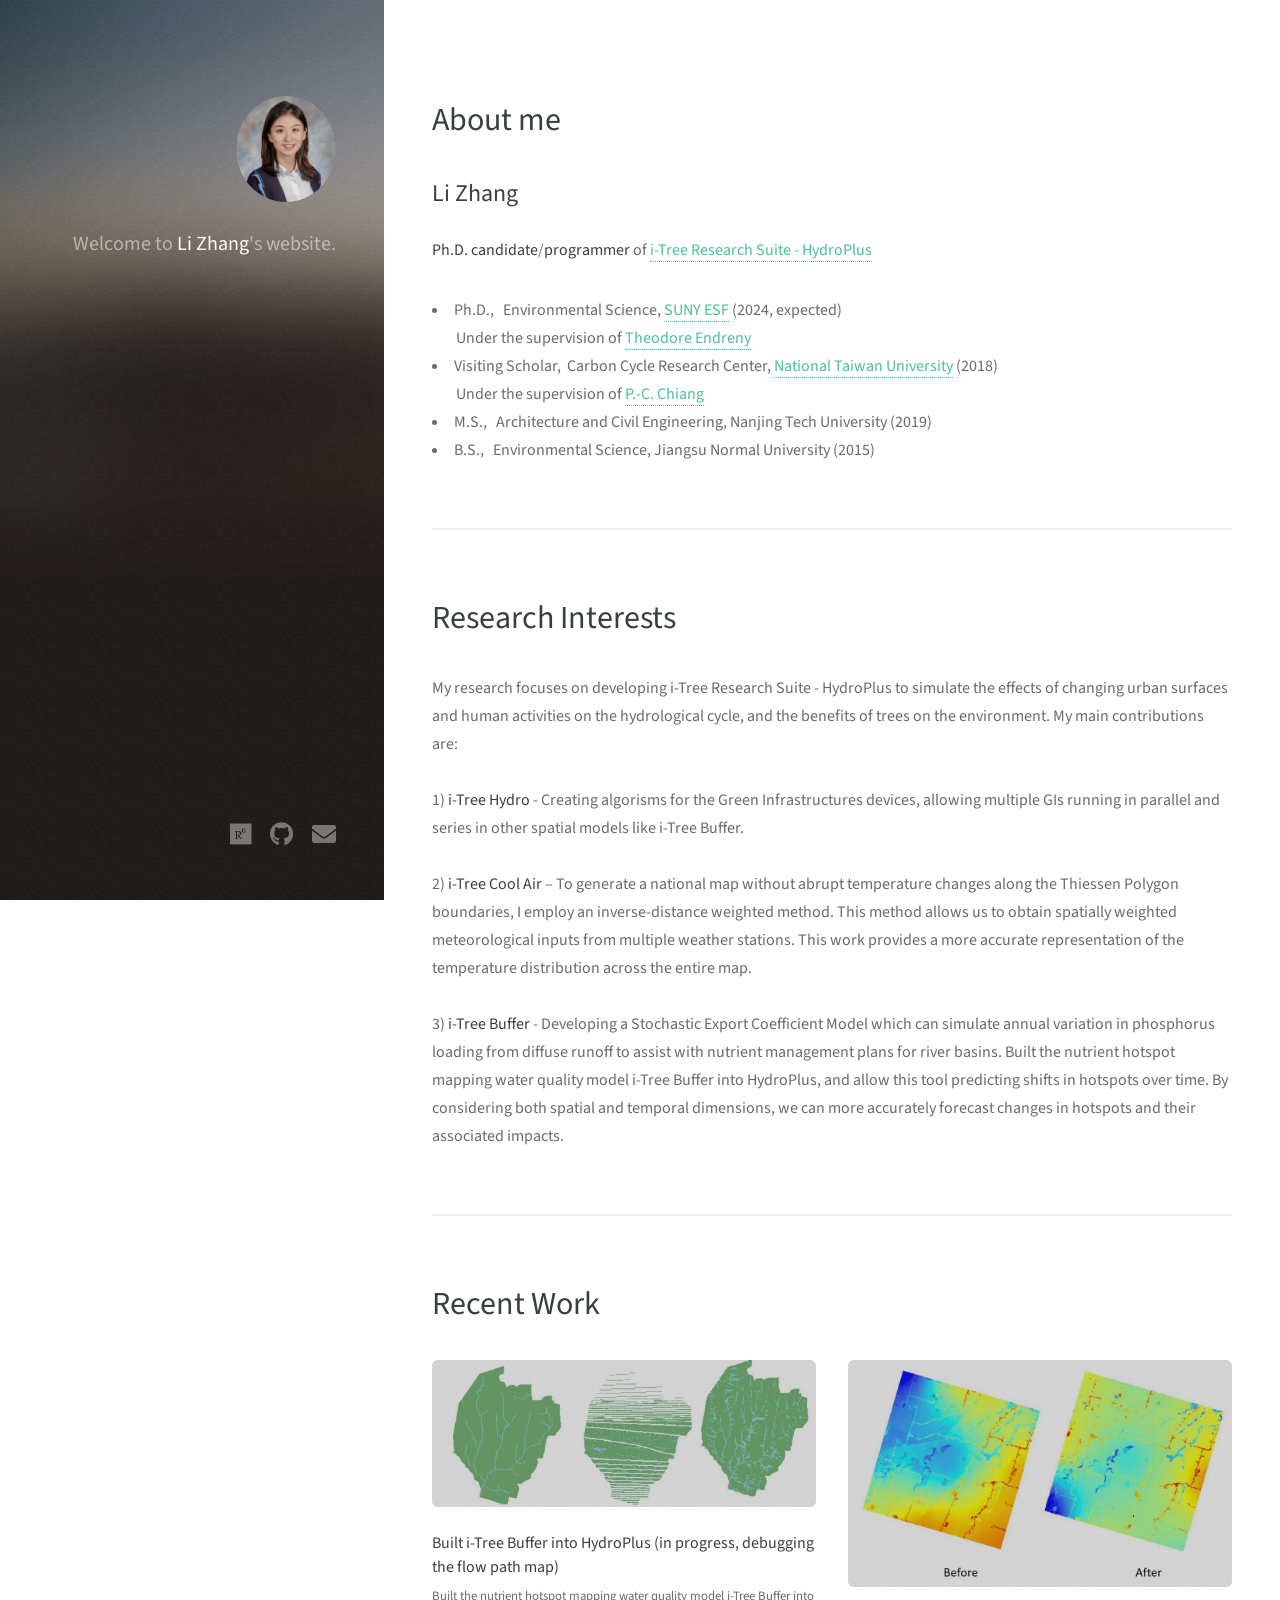
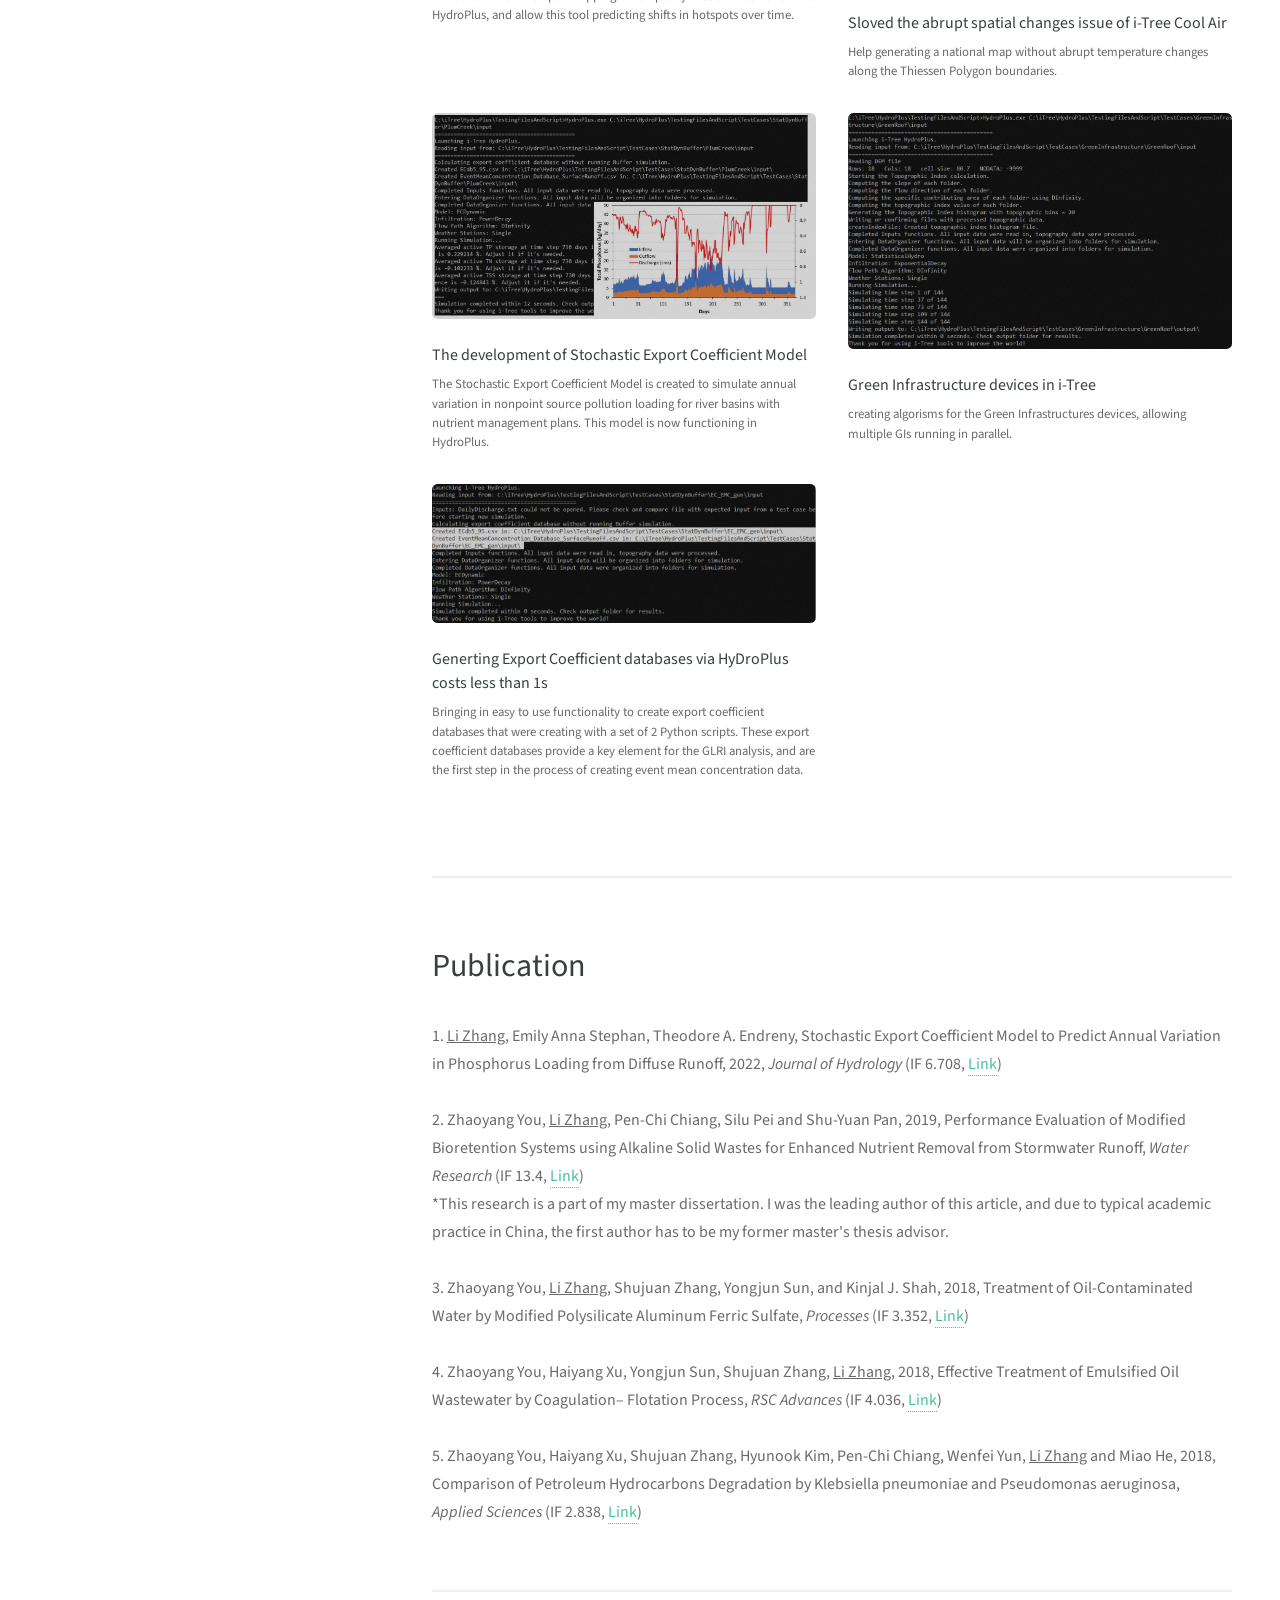
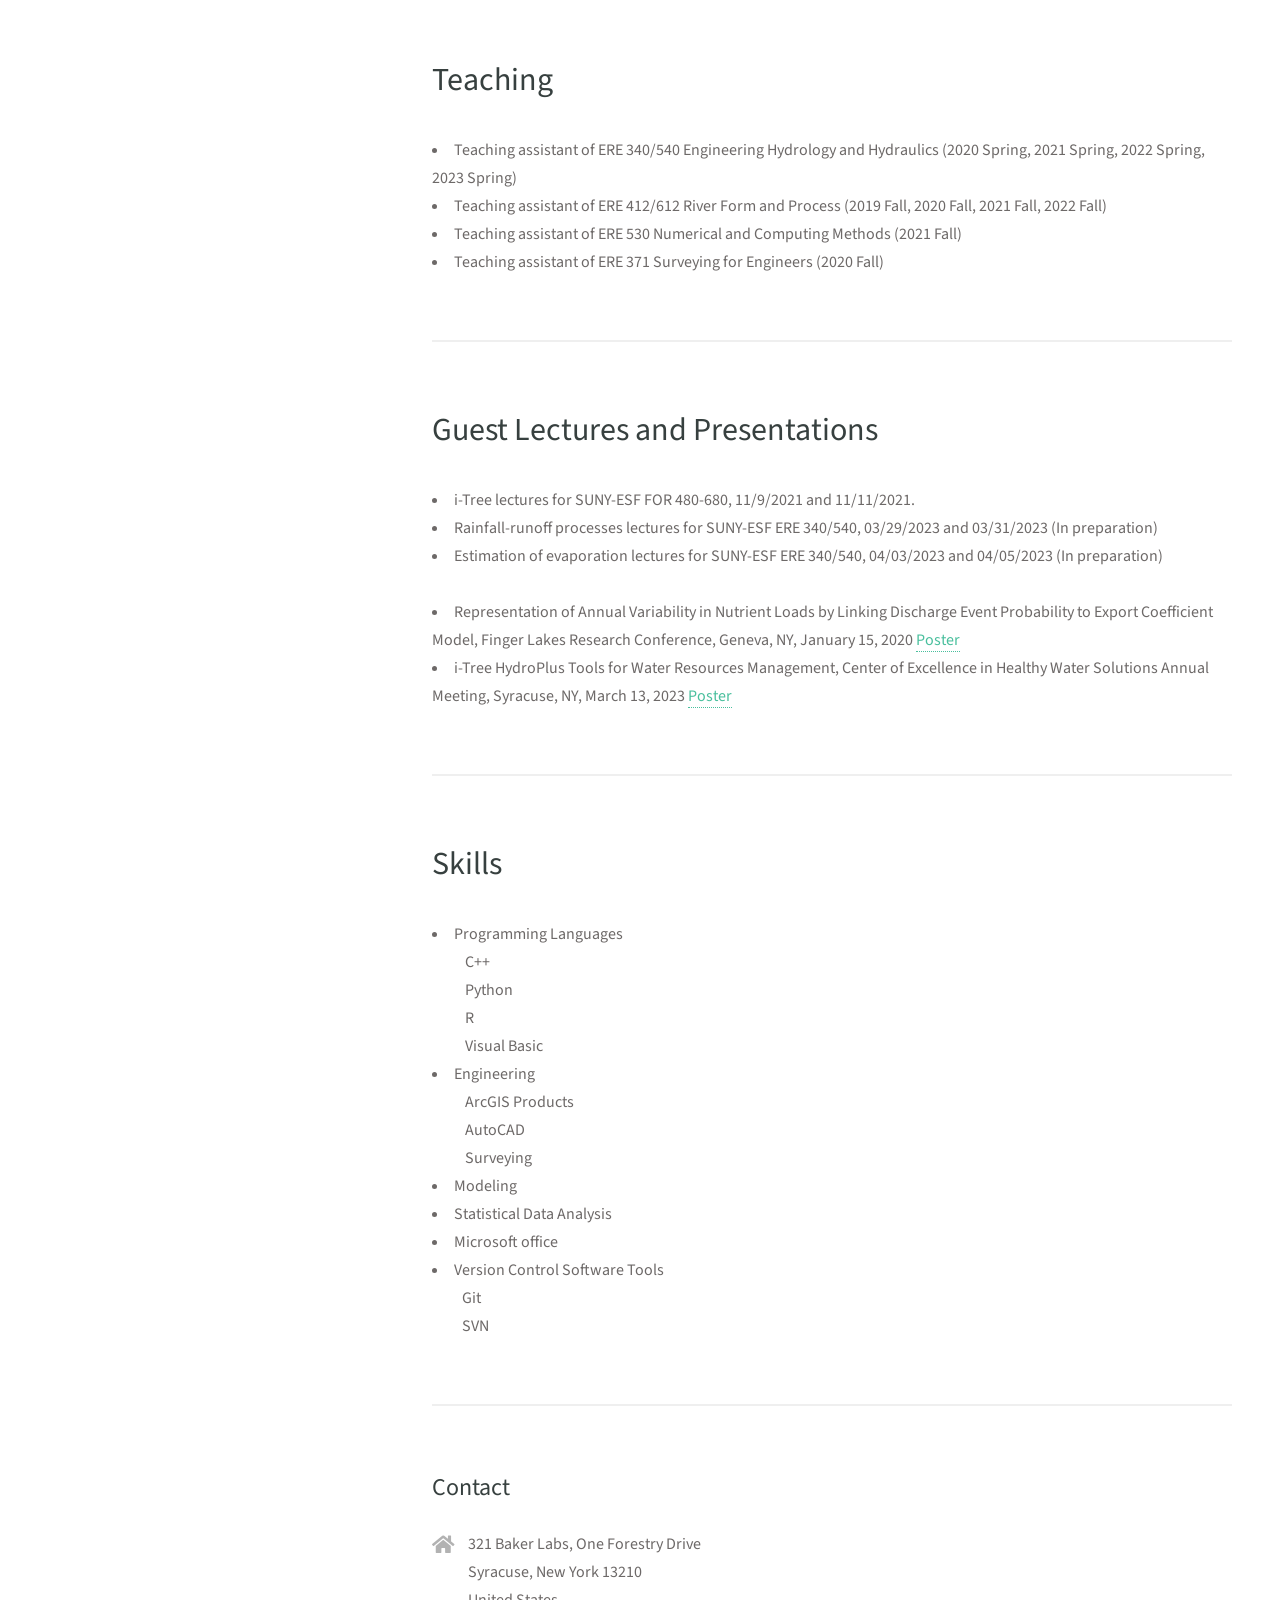
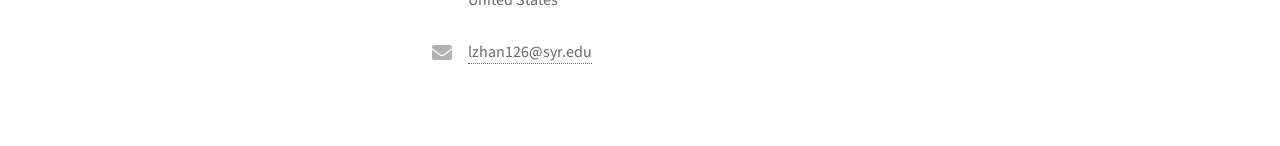
==== index.html @ 5cdb3cd3 "update Education part" ====
<!DOCTYPE HTML>

<html>
	<head>
		<title>Li's website</title>
		<meta charset="utf-8" />
		<meta name="viewport" content="width=device-width, initial-scale=1, user-scalable=no" />
		<link rel="stylesheet" href="assets/css/main.css" />
	</head>
	<body class="is-preload">

		<!-- Header -->
			<header id="header">
				<div class="inner">
					<a href="#" class="image avatar"><img src="images/zhang.jpg" alt="" /></a>
					<h1>Welcome to<strong> Li Zhang</strong>'s website.</h1>
				</div>
			</header>

		<!-- Main -->
			<div id="main">
				<!-- One -->
					<section id="one">
						<header class="major">
							<h2>About me</h2>
						</header>
						<h2>Li Zhang</h2>
						<p><b>Ph.D. candidate</b>/<b>programmer</b> of <a href="https://www.itreetools.org/tools/research-suite">i-Tree Research Suite - HydroPlus</a>
						<li>Ph.D.,&nbsp;&nbsp;&nbsp;Environmental Science, <a href="https://www.esf.edu/">SUNY ESF</a> (2024, expected) <br />
						 &nbsp;&nbsp;&nbsp;&nbsp;&nbsp;&nbsp;&nbsp;&nbsp;Under the supervision of <a href="https://www.esf.edu/faculty/endreny/">Theodore Endreny</a></li>
						<li>Visiting Scholar,&nbsp;&nbsp;Carbon Cycle Research Center, <a href="https://www.ntu.edu.tw/english/">National Taiwan University</a> (2018)<br />
						&nbsp;&nbsp;&nbsp;&nbsp;&nbsp;&nbsp;&nbsp;&nbsp;Under the supervision of <a href="https://enve.ntu.edu.tw/dispPageBox/giee/GieeENCP.aspx?ddsPageID=GIEETEFULL&dbid=3616163860">P.-C. Chiang</a></li>
						<li>M.S.,&nbsp;&nbsp;&nbsp;Architecture and Civil Engineering, Nanjing Tech University (2019)</li>
						<li>B.S.,&nbsp;&nbsp;&nbsp;Environmental Science, Jiangsu Normal University (2015)</li>
						</p>
						<!-- <ul class="actions">
							<li><a href="#" class="button">Learn More</a></li>
						</ul>-->
					</section>
					
				<!-- One -->
					<section id="one">
						<header class="major">
							<h2>Research Interests</h2>
						</header>
						<p>My research focuses on developing i-Tree Research Suite - HydroPlus 
						to simulate the effects of changing urban surfaces and human activities on the hydrological cycle, 
						and the benefits of trees on the environment. My main contributions are:<br /><br />
						1)<strong> i-Tree Hydro</strong> - Creating algorisms for the Green Infrastructures devices, 
						allowing multiple GIs running in parallel and series in other spatial models like i-Tree Buffer.<br /><br />
						2)<strong> i-Tree Cool Air</strong> – To generate a national map without abrupt temperature changes along 
						the Thiessen Polygon boundaries, I employ an inverse-distance weighted method. 
						This method allows us to obtain spatially weighted meteorological inputs from multiple 
						weather stations. This work provides a more accurate representation of the temperature 
						distribution across the entire map.<br /><br />
						3)<strong> i-Tree Buffer</strong> - Developing a Stochastic Export Coefficient Model which can 
						simulate annual variation in phosphorus loading from diffuse runoff to assist 
						with nutrient management plans for river basins. Built the nutrient hotspot mapping 
						water quality model i-Tree Buffer into HydroPlus, and allow this tool predicting 
						shifts in hotspots over time. By considering both spatial and temporal dimensions, 
						we can more accurately forecast changes in hotspots and their associated impacts.
						</p>
						<!-- <ul class="actions">
							<li><a href="#" class="button">Learn More</a></li>
						</ul>-->
					</section>

				<!-- Two -->
					<section id="two">
						<header class="major">
							<h2>Recent Work</h2>
						</header>
						<div class="row">
							<article class="col-6 col-12-xsmall work-item">
								<a href="images/thumbs/buffer.jpg" class="image fit thumb"><img src="images/thumbs/buffer.jpg" alt="" /></a>
								<h3>Built i-Tree Buffer into HydroPlus (in progress, debugging the flow path map)</h3>
								<p>Built the nutrient hotspot mapping water quality model i-Tree Buffer into HydroPlus, 
								and allow this tool predicting shifts in hotspots over time.</p>
							</article>
							
							<article class="col-6 col-12-xsmall work-item">
								<a href="images/thumbs/mapcombine.jpg" class="image fit thumb"><img src="images/thumbs/mapcombine.jpg" alt="" /></a>
								<h3> Sloved the abrupt spatial changes issue of i-Tree Cool Air  </h3>
								<p>Help generating a national map without abrupt temperature changes along the Thiessen Polygon boundaries.</p>
							</article>
							
							<article class="col-6 col-12-xsmall work-item">
								<a href="images/thumbs/buffercombine.jpg" class="image fit thumb"><img src="images/thumbs/buffercombine.jpg" alt="" /></a>
								<h3>The development of Stochastic Export Coefficient Model</h3>
								<p>The Stochastic Export Coefficient Model is created to simulate annual variation in nonpoint source pollution loading for river basins with nutrient management plans. This model is now functioning in HydroPlus.</p>
							</article>
							
							<article class="col-6 col-12-xsmall work-item">
								<a href="images/thumbs/gi.jpg" class="image fit thumb"><img src="images/thumbs/gi.jpg" alt="" /></a>
								<h3>Green Infrastructure devices in i-Tree</h3>
								<p>creating algorisms for the Green Infrastructures devices, allowing multiple GIs running in parallel.</p>
							</article>
							
							<article class="col-6 col-12-xsmall work-item">
								<a href="images/thumbs/ECEMC_gen_combine.jpg" class="image fit thumb"><img src="images/thumbs/ECEMC_gen.jpg" alt="" /></a>
								<h3>Generting Export Coefficient databases via HyDroPlus costs less than 1s </h3>
								<p>Bringing in easy to use functionality to create export coefficient databases that were creating with a set of 2 Python scripts. These export coefficient databases provide a key element for the GLRI analysis, and are the first step in the process of creating event mean concentration data. </p>
							</article>
		
						</div>
						<!--<ul class="actions">
							<li><a href="#" class="button">Full Portfolio</a></li>
						</ul>-->
					</section>
				<!-- Three -->
					<section id="three">
						<header class="major">
							<h2>Publication </h2>
						</header>
						<p>1.	<u>Li Zhang</u>, Emily Anna Stephan, Theodore A. Endreny, Stochastic Export Coefficient Model to Predict Annual Variation in Phosphorus Loading from Diffuse Runoff, 2022, <i>Journal of Hydrology</i> (IF 6.708, <a herf="https://doi.org/10.1016/j.jhydrol.2023.129447">Link</a>) <br /><br />
						2.	Zhaoyang You, <u>Li Zhang</u>, Pen-Chi Chiang, Silu Pei and Shu-Yuan Pan, 2019, Performance Evaluation of Modified Bioretention Systems using Alkaline Solid Wastes for Enhanced Nutrient Removal from Stormwater Runoff, <i>Water Research</i> (IF 13.4, <a href="https://www.sciencedirect.com/science/article/abs/pii/S0043135419305032">Link</a>) <br />
						*This research is a part of my master dissertation. I was the leading author of this article, and due to typical academic practice in China, the first author has to be my former master's thesis advisor.<br /><br />
						3.	Zhaoyang You, <u>Li Zhang</u>, Shujuan Zhang, Yongjun Sun, and Kinjal J. Shah, 2018, Treatment of Oil-Contaminated Water by Modified Polysilicate Aluminum Ferric Sulfate, <i>Processes</i> (IF 3.352, <a href="https://www.mdpi.com/2227-9717/6/7/95"> Link</a>)<br /><br />
						4.	Zhaoyang You, Haiyang Xu, Yongjun Sun, Shujuan Zhang, <u>Li Zhang</u>, 2018, Effective Treatment of Emulsified Oil Wastewater by Coagulation– Flotation Process, <i>RSC Advances</i> (IF 4.036, <a href="https://pubs.rsc.org/en/content/articlelanding/2018/ra/c8ra06565a">Link</a>)<br /><br />
						5.	Zhaoyang You, Haiyang Xu, Shujuan Zhang, Hyunook Kim, Pen-Chi Chiang, Wenfei Yun, <u>Li Zhang</u> and Miao He, 2018, Comparison of Petroleum Hydrocarbons Degradation by Klebsiella pneumoniae and Pseudomonas aeruginosa, <i>Applied Sciences</i> (IF 2.838, <a href="https://www.mdpi.com/2076-3417/8/12/2551">Link</a>)
						</p>
						<!-- <ul class="actions">
							<li><a href="#" class="button">Learn More</a></li>
						</ul>-->
					</section>
					
				<!-- Four -->
					<section id="four">
						<header class="major">
							<h2>Teaching </h2>
						</header>
						<p><li>Teaching assistant of ERE 340/540 Engineering Hydrology and Hydraulics (2020 Spring, 2021 Spring, 2022 Spring, 2023 Spring)</li>
						   <li>Teaching assistant of ERE 412/612 River Form and Process (2019 Fall, 2020 Fall, 2021 Fall, 2022 Fall)</li>
						   <li>Teaching assistant of ERE 530 Numerical and Computing Methods (2021 Fall)</li>
						   <li>Teaching assistant of ERE 371 Surveying for Engineers (2020 Fall)</li>
						</p>
						<!-- <ul class="actions">
							<li><a href="#" class="button">Learn More</a></li>
						</ul>-->
					</section>
					
				<!-- Five -->
					<section id="five">
						<header class="major">
							<h2>Guest Lectures and Presentations</h2>
						</header>
						<p><li>i-Tree lectures for SUNY-ESF FOR 480-680, 11/9/2021 and 11/11/2021.</li>
						   <li>Rainfall-runoff processes lectures for SUNY-ESF ERE 340/540, 03/29/2023 and 03/31/2023 (In preparation)</li>
						   <li>Estimation of evaporation lectures for SUNY-ESF ERE 340/540, 04/03/2023 and 04/05/2023 (In preparation)</li><br />
						   <li>Representation of Annual Variability in Nutrient Loads by Linking Discharge Event Probability to Export Coefficient Model, Finger Lakes Research Conference, Geneva, NY, January 15, 2020 <a href="images/thumbs/FLConference_Zhang_2020.jpg">Poster</a></li>
						   <li>i-Tree HydroPlus Tools for Water Resources Management, Center of Excellence in Healthy Water Solutions Annual Meeting, Syracuse, NY, March 13, 2023 <a href="images/thumbs/coe_lizhang.jpg">Poster</a></li>
						</p>
						<!-- <ul class="actions">
							<li><a href="#" class="button">Learn More</a></li>
						</ul>-->
					</section>	
					
				<!-- Six -->
					<section id="six">
						<header class="major">
							<h2>Skills </h2>
						</header>
						<p>
						   <li>Programming Languages</li>
						   &nbsp;&nbsp;&nbsp;&nbsp;&nbsp;&nbsp;&nbsp;&nbsp;&nbsp;&nbsp; C++<br />
						   &nbsp;&nbsp;&nbsp;&nbsp;&nbsp;&nbsp;&nbsp;&nbsp;&nbsp;&nbsp; Python<br />
						   &nbsp;&nbsp;&nbsp;&nbsp;&nbsp;&nbsp;&nbsp;&nbsp;&nbsp;&nbsp; R<br />
						   &nbsp;&nbsp;&nbsp;&nbsp;&nbsp;&nbsp;&nbsp;&nbsp;&nbsp;&nbsp; Visual Basic
						   <li>Engineering</li>
						   &nbsp;&nbsp;&nbsp;&nbsp;&nbsp;&nbsp;&nbsp;&nbsp;&nbsp;&nbsp; ArcGIS Products<br />
							&nbsp;&nbsp;&nbsp;&nbsp;&nbsp;&nbsp;&nbsp;&nbsp;&nbsp;&nbsp; AutoCAD<br />
							&nbsp;&nbsp;&nbsp;&nbsp;&nbsp;&nbsp;&nbsp;&nbsp;&nbsp;&nbsp; Surveying<br />
						   <li>Modeling</li>
						   <li>Statistical Data Analysis</li>
						   <li>Microsoft office</li>
						   <li>Version Control Software Tools</li>
						    &nbsp;&nbsp;&nbsp;&nbsp;&nbsp;&nbsp;&nbsp;&nbsp;&nbsp;&nbsp;Git<br />
							&nbsp;&nbsp;&nbsp;&nbsp;&nbsp;&nbsp;&nbsp;&nbsp;&nbsp;&nbsp;SVN

						</p>
						<!-- <ul class="actions">
							<li><a href="#" class="button">Learn More</a></li>
						</ul>-->
					</section>	
				<!-- Seven -->
					<section id="seven">
						<h2>Contact</h2>
						<!--<p>Accumsan pellentesque commodo blandit enim arcu non at amet id arcu magna. Accumsan orci faucibus id eu lorem semper nunc nisi lorem vulputate lorem neque lorem ipsum dolor.</p>-->
						<!--<div class="row">
							<div class="col-8 col-12-small">
								<form method="post" action="#">
									<div class="row gtr-uniform gtr-50">
										<div class="col-6 col-12-xsmall"><input type="text" name="name" id="name" placeholder="Name" /></div>
										<div class="col-6 col-12-xsmall"><input type="email" name="email" id="email" placeholder="Email" /></div>
										<div class="col-12"><textarea name="message" id="message" placeholder="Message" rows="4"></textarea></div>
									</div>
								</form>
								<ul class="actions">
									<li><input type="submit" value="Send Message" /></li>
								</ul>
							</div>-->
							<div class="col-4 col-12-small">
								<ul class="labeled-icons">
									<li>
										<h3 class="icon solid fa-home"><span class="label">Address</span></h3>
										321 Baker Labs, One Forestry Drive <br />
										Syracuse, New York 13210<br />
										United States
									</li>
									<!--<li>
										<h3 class="icon solid fa-mobile-alt"><span class="label">Phone</span></h3>
										000-000-0000
									</li>-->
									<li>
										<h3 class="icon solid fa-envelope"><span class="label">Email</span></h3>
										<a href="#">lzhan126@syr.edu</a>
									</li>
								</ul>
							</div>
						</div>
					</section>

				<!-- Four -->
				<!--
					<section id="four">
						<h2>Elements</h2>

						<section>
							<h4>Text</h4>
							<p>This is <b>bold</b> and this is <strong>strong</strong>. This is <i>italic</i> and this is <em>emphasized</em>.
							This is <sup>superscript</sup> text and this is <sub>subscript</sub> text.
							This is <u>underlined</u> and this is code: <code>for (;;) { ... }</code>. Finally, <a href="#">this is a link</a>.</p>
							<hr />
							<header>
								<h4>Heading with a Subtitle</h4>
								<p>Lorem ipsum dolor sit amet nullam id egestas urna aliquam</p>
							</header>
							<p>Nunc lacinia ante nunc ac lobortis. Interdum adipiscing gravida odio porttitor sem non mi integer non faucibus ornare mi ut ante amet placerat aliquet. Volutpat eu sed ante lacinia sapien lorem accumsan varius montes viverra nibh in adipiscing blandit tempus accumsan.</p>
							<header>
								<h5>Heading with a Subtitle</h5>
								<p>Lorem ipsum dolor sit amet nullam id egestas urna aliquam</p>
							</header>
							<p>Nunc lacinia ante nunc ac lobortis. Interdum adipiscing gravida odio porttitor sem non mi integer non faucibus ornare mi ut ante amet placerat aliquet. Volutpat eu sed ante lacinia sapien lorem accumsan varius montes viverra nibh in adipiscing blandit tempus accumsan.</p>
							<hr />
							<h2>Heading Level 2</h2>
							<h3>Heading Level 3</h3>
							<h4>Heading Level 4</h4>
							<h5>Heading Level 5</h5>
							<h6>Heading Level 6</h6>
							<hr />
							<h5>Blockquote</h5>
							<blockquote>Fringilla nisl. Donec accumsan interdum nisi, quis tincidunt felis sagittis eget tempus euismod. Vestibulum ante ipsum primis in faucibus vestibulum. Blandit adipiscing eu felis iaculis volutpat ac adipiscing accumsan faucibus. Vestibulum ante ipsum primis in faucibus lorem ipsum dolor sit amet nullam adipiscing eu felis.</blockquote>
							<h5>Preformatted</h5>
							<pre><code>i = 0;

while (!deck.isInOrder()) {
print 'Iteration ' + i;
deck.shuffle();
i++;
}

print 'It took ' + i + ' iterations to sort the deck.';</code></pre>
						</section>

						<section>
							<h4>Lists</h4>
							<div class="row">
								<div class="col-6 col-12-xsmall">
									<h5>Unordered</h5>
									<ul>
										<li>Dolor pulvinar etiam magna etiam.</li>
										<li>Sagittis adipiscing lorem eleifend.</li>
										<li>Felis enim feugiat dolore viverra.</li>
									</ul>
									<h5>Alternate</h5>
									<ul class="alt">
										<li>Dolor pulvinar etiam magna etiam.</li>
										<li>Sagittis adipiscing lorem eleifend.</li>
										<li>Felis enim feugiat dolore viverra.</li>
									</ul>
								</div>
								<div class="col-6 col-12-xsmall">
									<h5>Ordered</h5>
									<ol>
										<li>Dolor pulvinar etiam magna etiam.</li>
										<li>Etiam vel felis at lorem sed viverra.</li>
										<li>Felis enim feugiat dolore viverra.</li>
										<li>Dolor pulvinar etiam magna etiam.</li>
										<li>Etiam vel felis at lorem sed viverra.</li>
										<li>Felis enim feugiat dolore viverra.</li>
									</ol>
									<h5>Icons</h5>
									<ul class="icons">
										<li><a href="#" class="icon brands fa-twitter"><span class="label">Twitter</span></a></li>
										<li><a href="#" class="icon brands fa-facebook-f"><span class="label">Facebook</span></a></li>
										<li><a href="#" class="icon brands fa-instagram"><span class="label">Instagram</span></a></li>
										<li><a href="#" class="icon brands fa-github"><span class="label">Github</span></a></li>
										<li><a href="#" class="icon brands fa-dribbble"><span class="label">Dribbble</span></a></li>
										<li><a href="#" class="icon brands fa-tumblr"><span class="label">Tumblr</span></a></li>
									</ul>
								</div>
							</div>
							<h5>Actions</h5>
							<ul class="actions">
								<li><a href="#" class="button primary">Default</a></li>
								<li><a href="#" class="button">Default</a></li>
							</ul>
							<ul class="actions small">
								<li><a href="#" class="button primary small">Small</a></li>
								<li><a href="#" class="button small">Small</a></li>
							</ul>
							<div class="row">
								<div class="col-6 col-12-small">
									<ul class="actions stacked">
										<li><a href="#" class="button primary">Default</a></li>
										<li><a href="#" class="button">Default</a></li>
									</ul>
								</div>
								<div class="col-6 col-12-small">
									<ul class="actions stacked">
										<li><a href="#" class="button primary small">Small</a></li>
										<li><a href="#" class="button small">Small</a></li>
									</ul>
								</div>
								<div class="col-6 col-12-small">
									<ul class="actions stacked">
										<li><a href="#" class="button primary fit">Default</a></li>
										<li><a href="#" class="button fit">Default</a></li>
									</ul>
								</div>
								<div class="col-6 col-12-small">
									<ul class="actions stacked">
										<li><a href="#" class="button primary small fit">Small</a></li>
										<li><a href="#" class="button small fit">Small</a></li>
									</ul>
								</div>
							</div>
						</section>

						<section>
							<h4>Table</h4>
							<h5>Default</h5>
							<div class="table-wrapper">
								<table>
									<thead>
										<tr>
											<th>Name</th>
											<th>Description</th>
											<th>Price</th>
										</tr>
									</thead>
									<tbody>
										<tr>
											<td>Item One</td>
											<td>Ante turpis integer aliquet porttitor.</td>
											<td>29.99</td>
										</tr>
										<tr>
											<td>Item Two</td>
											<td>Vis ac commodo adipiscing arcu aliquet.</td>
											<td>19.99</td>
										</tr>
										<tr>
											<td>Item Three</td>
											<td> Morbi faucibus arcu accumsan lorem.</td>
											<td>29.99</td>
										</tr>
										<tr>
											<td>Item Four</td>
											<td>Vitae integer tempus condimentum.</td>
											<td>19.99</td>
										</tr>
										<tr>
											<td>Item Five</td>
											<td>Ante turpis integer aliquet porttitor.</td>
											<td>29.99</td>
										</tr>
									</tbody>
									<tfoot>
										<tr>
											<td colspan="2"></td>
											<td>100.00</td>
										</tr>
									</tfoot>
								</table>
							</div>

							<h5>Alternate</h5>
							<div class="table-wrapper">
								<table class="alt">
									<thead>
										<tr>
											<th>Name</th>
											<th>Description</th>
											<th>Price</th>
										</tr>
									</thead>
									<tbody>
										<tr>
											<td>Item One</td>
											<td>Ante turpis integer aliquet porttitor.</td>
											<td>29.99</td>
										</tr>
										<tr>
											<td>Item Two</td>
											<td>Vis ac commodo adipiscing arcu aliquet.</td>
											<td>19.99</td>
										</tr>
										<tr>
											<td>Item Three</td>
											<td> Morbi faucibus arcu accumsan lorem.</td>
											<td>29.99</td>
										</tr>
										<tr>
											<td>Item Four</td>
											<td>Vitae integer tempus condimentum.</td>
											<td>19.99</td>
										</tr>
										<tr>
											<td>Item Five</td>
											<td>Ante turpis integer aliquet porttitor.</td>
											<td>29.99</td>
										</tr>
									</tbody>
									<tfoot>
										<tr>
											<td colspan="2"></td>
											<td>100.00</td>
										</tr>
									</tfoot>
								</table>
							</div>
						</section>

						<section>
							<h4>Buttons</h4>
							<ul class="actions">
								<li><a href="#" class="button primary">Primary</a></li>
								<li><a href="#" class="button">Default</a></li>
							</ul>
							<ul class="actions">
								<li><a href="#" class="button large">Large</a></li>
								<li><a href="#" class="button">Default</a></li>
								<li><a href="#" class="button small">Small</a></li>
							</ul>
							<ul class="actions fit">
								<li><a href="#" class="button primary fit">Fit</a></li>
								<li><a href="#" class="button fit">Fit</a></li>
							</ul>
							<ul class="actions fit small">
								<li><a href="#" class="button primary fit small">Fit + Small</a></li>
								<li><a href="#" class="button fit small">Fit + Small</a></li>
							</ul>
							<ul class="actions">
								<li><a href="#" class="button primary icon solid fa-download">Icon</a></li>
								<li><a href="#" class="button icon solid fa-download">Icon</a></li>
							</ul>
							<ul class="actions">
								<li><span class="button primary disabled">Primary</span></li>
								<li><span class="button disabled">Default</span></li>
							</ul>
						</section>

						<section>
							<h4>Form</h4>
							<form method="post" action="#">
								<div class="row gtr-uniform gtr-50">
									<div class="col-6 col-12-xsmall">
										<input type="text" name="demo-name" id="demo-name" value="" placeholder="Name" />
									</div>
									<div class="col-6 col-12-xsmall">
										<input type="email" name="demo-email" id="demo-email" value="" placeholder="Email" />
									</div>
									<div class="col-12">
										<select name="demo-category" id="demo-category">
											<option value="">- Category -</option>
											<option value="1">Manufacturing</option>
											<option value="1">Shipping</option>
											<option value="1">Administration</option>
											<option value="1">Human Resources</option>
										</select>
									</div>
									<div class="col-4 col-12-small">
										<input type="radio" id="demo-priority-low" name="demo-priority" checked>
										<label for="demo-priority-low">Low Priority</label>
									</div>
									<div class="col-4 col-12-small">
										<input type="radio" id="demo-priority-normal" name="demo-priority">
										<label for="demo-priority-normal">Normal Priority</label>
									</div>
									<div class="col-4 col-12-small">
										<input type="radio" id="demo-priority-high" name="demo-priority">
										<label for="demo-priority-high">High Priority</label>
									</div>
									<div class="col-6 col-12-small">
										<input type="checkbox" id="demo-copy" name="demo-copy">
										<label for="demo-copy">Email me a copy of this message</label>
									</div>
									<div class="col-6 col-12-small">
										<input type="checkbox" id="demo-human" name="demo-human" checked>
										<label for="demo-human">I am a human and not a robot</label>
									</div>
									<div class="col-12">
										<textarea name="demo-message" id="demo-message" placeholder="Enter your message" rows="6"></textarea>
									</div>
									<div class="col-12">
										<ul class="actions">
											<li><input type="submit" value="Send Message" class="primary" /></li>
											<li><input type="reset" value="Reset" /></li>
										</ul>
									</div>
								</div>
							</form>
						</section>

						<section>
							<h4>Image</h4>
							<h5>Fit</h5>
							<div class="box alt">
								<div class="row gtr-50 gtr-uniform">
									<div class="col-12"><span class="image fit"><img src="images/fulls/05.jpg" alt="" /></span></div>
									<div class="col-4"><span class="image fit"><img src="images/thumbs/01.jpg" alt="" /></span></div>
									<div class="col-4"><span class="image fit"><img src="images/thumbs/02.jpg" alt="" /></span></div>
									<div class="col-4"><span class="image fit"><img src="images/thumbs/03.jpg" alt="" /></span></div>
									<div class="col-4"><span class="image fit"><img src="images/thumbs/04.jpg" alt="" /></span></div>
									<div class="col-4"><span class="image fit"><img src="images/thumbs/05.jpg" alt="" /></span></div>
									<div class="col-4"><span class="image fit"><img src="images/thumbs/06.jpg" alt="" /></span></div>
									<div class="col-4"><span class="image fit"><img src="images/thumbs/03.jpg" alt="" /></span></div>
									<div class="col-4"><span class="image fit"><img src="images/thumbs/02.jpg" alt="" /></span></div>
									<div class="col-4"><span class="image fit"><img src="images/thumbs/01.jpg" alt="" /></span></div>
								</div>
							</div>
							<h5>Left &amp; Right</h5>
							<p><span class="image left"><img src="images/avatar.jpg" alt="" /></span>Fringilla nisl. Donec accumsan interdum nisi, quis tincidunt felis sagittis eget. tempus euismod. Vestibulum ante ipsum primis in faucibus vestibulum. Blandit adipiscing eu felis iaculis volutpat ac adipiscing accumsan eu faucibus. Integer ac pellentesque praesent tincidunt felis sagittis eget. tempus euismod. Vestibulum ante ipsum primis in faucibus vestibulum. Blandit adipiscing eu felis iaculis volutpat ac adipiscing accumsan eu faucibus. Integer ac pellentesque praesent. Donec accumsan interdum nisi, quis tincidunt felis sagittis eget. tempus euismod. Vestibulum ante ipsum primis in faucibus vestibulum. Blandit adipiscing eu felis iaculis volutpat ac adipiscing accumsan eu faucibus. Integer ac pellentesque praesent tincidunt felis sagittis eget. tempus euismod. Vestibulum ante ipsum primis in faucibus vestibulum. Blandit adipiscing eu felis iaculis volutpat ac adipiscing accumsan eu faucibus. Integer ac pellentesque praesent.</p>
							<p><span class="image right"><img src="images/avatar.jpg" alt="" /></span>Fringilla nisl. Donec accumsan interdum nisi, quis tincidunt felis sagittis eget. tempus euismod. Vestibulum ante ipsum primis in faucibus vestibulum. Blandit adipiscing eu felis iaculis volutpat ac adipiscing accumsan eu faucibus. Integer ac pellentesque praesent tincidunt felis sagittis eget. tempus euismod. Vestibulum ante ipsum primis in faucibus vestibulum. Blandit adipiscing eu felis iaculis volutpat ac adipiscing accumsan eu faucibus. Integer ac pellentesque praesent. Donec accumsan interdum nisi, quis tincidunt felis sagittis eget. tempus euismod. Vestibulum ante ipsum primis in faucibus vestibulum. Blandit adipiscing eu felis iaculis volutpat ac adipiscing accumsan eu faucibus. Integer ac pellentesque praesent tincidunt felis sagittis eget. tempus euismod. Vestibulum ante ipsum primis in faucibus vestibulum. Blandit adipiscing eu felis iaculis volutpat ac adipiscing accumsan eu faucibus. Integer ac pellentesque praesent.</p>
						</section>

					</section>
				-->

			</div>

		<!-- Footer -->
			<footer id="footer">
				<div class="inner">
					<ul class="icons">
						<li><a href="https://www.researchgate.net/profile/Li-Zhang-256" class="icon brands fa-researchgate"><span class="label">ResearchGate</span></a></li>
						<!--<li><a href="#" class="icon brands fa-google-scholar"><span class="label">GoogleScholar</span></a></li>-->
						<!--<li><a href="#" class="icon brands fa-twitter"><span class="label">Twitter</span></a></li>-->
						<li><a href="https://github.com/imlizzhang" class="icon brands fa-github"><span class="label">Github</span></a></li>
						<!--<li><a href="#" class="icon brands fa-dribbble"><span class="label">Dribbble</span></a></li>-->
						<li><a href="lzhan126@syr.edu" class="icon solid fa-envelope"><span class="label">Email</span></a></li>
					</ul>
				</div>
			</footer>

		<!-- Scripts -->
			<script src="assets/js/jquery.min.js"></script>
			<script src="assets/js/jquery.poptrox.min.js"></script>
			<script src="assets/js/browser.min.js"></script>
			<script src="assets/js/breakpoints.min.js"></script>
			<script src="assets/js/util.js"></script>
			<script src="assets/js/main.js"></script>

	</body>
</html>
---- assets/css/main.css ----
@import url("fontawesome-all.min.css");
@import url("https://fonts.googleapis.com/css?family=Source+Sans+Pro:400,400italic");

html, body, div, span, applet, object,
iframe, h1, h2, h3, h4, h5, h6, p, blockquote,
pre, a, abbr, acronym, address, big, cite,
code, del, dfn, em, img, ins, kbd, q, s, samp,
small, strike, strong, sub, sup, tt, var, b,
u, i, center, dl, dt, dd, ol, ul, li, fieldset,
form, label, legend, table, caption, tbody,
tfoot, thead, tr, th, td, article, aside,
canvas, details, embed, figure, figcaption,
footer, header, hgroup, menu, nav, output, ruby,
section, summary, time, mark, audio, video {
	margin: 0;
	padding: 0;
	border: 0;
	font-size: 100%;
	font: inherit;
	vertical-align: baseline;}

article, aside, details, figcaption, figure,
footer, header, hgroup, menu, nav, section {
	display: block;}

body {
	line-height: 1;
}

ol, ul {
	list-style: none;
}

blockquote, q {
	quotes: none;
}

	blockquote:before, blockquote:after, q:before, q:after {
		content: '';
		content: none;
	}

table {
	border-collapse: collapse;
	border-spacing: 0;
}

body {
	-webkit-text-size-adjust: none;
}

mark {
	background-color: transparent;
	color: inherit;
}

input::-moz-focus-inner {
	border: 0;
	padding: 0;
}

input, select, textarea {
	-moz-appearance: none;
	-webkit-appearance: none;
	-ms-appearance: none;
	appearance: none;
}

/* Basic */

	html {
		box-sizing: border-box;
	}

	*, *:before, *:after {
		box-sizing: inherit;
	}

	body {
		background: #fff;
	}

		body.is-preload *, body.is-preload *:before, body.is-preload *:after {
			-moz-animation: none !important;
			-webkit-animation: none !important;
			-ms-animation: none !important;
			animation: none !important;
			-moz-transition: none !important;
			-webkit-transition: none !important;
			-ms-transition: none !important;
			transition: none !important;
		}

	body, input, select, textarea {
		color: #6D6968;
		font-family: "Source Sans Pro", Helvetica, sans-serif;
		font-size: 16pt;
		font-weight: 400;
		line-height: 1.75em;
	}

	a {
		-moz-transition: color 0.2s ease-in-out, border-color 0.2s ease-in-out;
		-webkit-transition: color 0.2s ease-in-out, border-color 0.2s ease-in-out;
		-ms-transition: color 0.2s ease-in-out, border-color 0.2s ease-in-out;
		transition: color 0.2s ease-in-out, border-color 0.2s ease-in-out;
		border-bottom: dotted 1px;
		color: #49bf9d;
		text-decoration: none;
	}

		a:hover {
			border-bottom-color: transparent;
			color: #49bf9d !important;
			text-decoration: none;
		}

	strong, b {
		color: #37403F;
		font-weight: 400;
	}

	em, i {
		font-style: italic;
	}

	p {
		margin: 0 0 2em 0;
	}

	h1, h2, h3, h4, h5, h6 {
		color: #37403F;
		font-weight: 400;
		line-height: 1em;
		margin: 0 0 1em 0;
	}

		h1 a, h2 a, h3 a, h4 a, h5 a, h6 a {
			color: inherit;
			text-decoration: none;
		}

	h1 {
		font-size: 2em;
		line-height: 1.5em;
	}

	h2 {
		font-size: 1.5em;
		line-height: 1.5em;
	}

	h3 {
		font-size: 1.25em;
		line-height: 1.5em;
	}

	h4 {
		font-size: 1.1em;
		line-height: 1.5em;
	}

	h5 {
		font-size: 0.9em;
		line-height: 1.5em;
	}

	h6 {
		font-size: 0.7em;
		line-height: 1.5em;
	}

	sub {
		font-size: 0.8em;
		position: relative;
		top: 0.5em;
	}

	sup {
		font-size: 0.8em;
		position: relative;
		top: -0.5em;
	}

	hr {
		border: 0;
		border-bottom: solid 2px #efefef;
		margin: 2em 0;
	}

		hr.major {
			margin: 3em 0;
		}

	blockquote {
		border-left: solid 6px #efefef;
		font-style: italic;
		margin: 0 0 2em 0;
		padding: 0.5em 0 0.5em 1.5em;
	}

	code {
		background: #f7f7f7;
		border-radius: 0.35em;
		border: solid 2px #efefef;
		font-family: "Courier New", monospace;
		font-size: 0.9em;
		margin: 0 0.25em;
		padding: 0.25em 0.65em;
	}

	pre {
		-webkit-overflow-scrolling: touch;
		font-family: "Courier New", monospace;
		font-size: 0.9em;
		margin: 0 0 2em 0;
	}

		pre code {
			display: block;
			line-height: 1.75em;
			padding: 1em 1.5em;
			overflow-x: auto;
		}

	.align-left {
		text-align: left;
	}

	.align-center {
		text-align: center;
	}

	.align-right {
		text-align: right;
	}

/* Container */

	.container {
		margin: 0 auto;
		max-width: calc(100% - 4em);
		width: 100%;
	}

		.container.xsmall {
			width: 25%;
		}

		.container.small {
			width: 50%;
		}

		.container.medium {
			width: 75%;
		}

		.container.large {
			width: 125%;
		}

		.container.xlarge {
			width: 150%;
		}

		.container.max {
			width: 100%;
		}

		@media screen and (max-width: 980px) {

			.container {
				width: 100% !important;
				max-width: 100% !important;
			}

		}

		@media screen and (max-width: 480px) {

			.container {
				max-width: calc(100% - 3em);
			}

		}

/* Row */

	.row {
		display: flex;
		flex-wrap: wrap;
		box-sizing: border-box;
		align-items: stretch;
	}

		.row > * {
			box-sizing: border-box;
		}

		.row.gtr-uniform > * > :last-child {
			margin-bottom: 0;
		}

		.row.aln-left {
			justify-content: flex-start;
		}

		.row.aln-center {
			justify-content: center;
		}

		.row.aln-right {
			justify-content: flex-end;
		}

		.row.aln-top {
			align-items: flex-start;
		}

		.row.aln-middle {
			align-items: center;
		}

		.row.aln-bottom {
			align-items: flex-end;
		}

		.row > .imp {
			order: -1;
		}

		.row > .col-1 {
			width: 8.33333%;
		}

		.row > .off-1 {
			margin-left: 8.33333%;
		}

		.row > .col-2 {
			width: 16.66667%;
		}

		.row > .off-2 {
			margin-left: 16.66667%;
		}

		.row > .col-3 {
			width: 25%;
		}

		.row > .off-3 {
			margin-left: 25%;
		}

		.row > .col-4 {
			width: 33.33333%;
		}

		.row > .off-4 {
			margin-left: 33.33333%;
		}

		.row > .col-5 {
			width: 41.66667%;
		}

		.row > .off-5 {
			margin-left: 41.66667%;
		}

		.row > .col-6 {
			width: 50%;
		}

		.row > .off-6 {
			margin-left: 50%;
		}

		.row > .col-7 {
			width: 58.33333%;
		}

		.row > .off-7 {
			margin-left: 58.33333%;
		}

		.row > .col-8 {
			width: 66.66667%;
		}

		.row > .off-8 {
			margin-left: 66.66667%;
		}

		.row > .col-9 {
			width: 75%;
		}

		.row > .off-9 {
			margin-left: 75%;
		}

		.row > .col-10 {
			width: 83.33333%;
		}

		.row > .off-10 {
			margin-left: 83.33333%;
		}

		.row > .col-11 {
			width: 91.66667%;
		}

		.row > .off-11 {
			margin-left: 91.66667%;
		}

		.row > .col-12 {
			width: 100%;
		}

		.row > .off-12 {
			margin-left: 100%;
		}

		.row.gtr-0 {
			margin-top: 0;
			margin-left: 0em;
		}

			.row.gtr-0 > * {
				padding: 0 0 0 0em;
			}

			.row.gtr-0.gtr-uniform {
				margin-top: 0em;
			}

				.row.gtr-0.gtr-uniform > * {
					padding-top: 0em;
				}

		.row.gtr-25 {
			margin-top: 0;
			margin-left: -0.625em;
		}

			.row.gtr-25 > * {
				padding: 0 0 0 0.625em;
			}

			.row.gtr-25.gtr-uniform {
				margin-top: -0.625em;
			}

				.row.gtr-25.gtr-uniform > * {
					padding-top: 0.625em;
				}

		.row.gtr-50 {
			margin-top: 0;
			margin-left: -1.25em;
		}

			.row.gtr-50 > * {
				padding: 0 0 0 1.25em;
			}

			.row.gtr-50.gtr-uniform {
				margin-top: -1.25em;
			}

				.row.gtr-50.gtr-uniform > * {
					padding-top: 1.25em;
				}

		.row {
			margin-top: 0;
			margin-left: -2.5em;
		}

			.row > * {
				padding: 0 0 0 2.5em;
			}

			.row.gtr-uniform {
				margin-top: -2.5em;
			}

				.row.gtr-uniform > * {
					padding-top: 2.5em;
				}

		.row.gtr-150 {
			margin-top: 0;
			margin-left: -3.75em;
		}

			.row.gtr-150 > * {
				padding: 0 0 0 3.75em;
			}

			.row.gtr-150.gtr-uniform {
				margin-top: -3.75em;
			}

				.row.gtr-150.gtr-uniform > * {
					padding-top: 3.75em;
				}

		.row.gtr-200 {
			margin-top: 0;
			margin-left: -5em;
		}

			.row.gtr-200 > * {
				padding: 0 0 0 5em;
			}

			.row.gtr-200.gtr-uniform {
				margin-top: -5em;
			}

				.row.gtr-200.gtr-uniform > * {
					padding-top: 5em;
				}

		@media screen and (max-width: 1800px) {

			.row {
				display: flex;
				flex-wrap: wrap;
				box-sizing: border-box;
				align-items: stretch;
			}

				.row > * {
					box-sizing: border-box;
				}

				.row.gtr-uniform > * > :last-child {
					margin-bottom: 0;
				}

				.row.aln-left {
					justify-content: flex-start;
				}

				.row.aln-center {
					justify-content: center;
				}

				.row.aln-right {
					justify-content: flex-end;
				}

				.row.aln-top {
					align-items: flex-start;
				}

				.row.aln-middle {
					align-items: center;
				}

				.row.aln-bottom {
					align-items: flex-end;
				}

				.row > .imp-xlarge {
					order: -1;
				}

				.row > .col-1-xlarge {
					width: 8.33333%;
				}

				.row > .off-1-xlarge {
					margin-left: 8.33333%;
				}

				.row > .col-2-xlarge {
					width: 16.66667%;
				}

				.row > .off-2-xlarge {
					margin-left: 16.66667%;
				}

				.row > .col-3-xlarge {
					width: 25%;
				}

				.row > .off-3-xlarge {
					margin-left: 25%;
				}

				.row > .col-4-xlarge {
					width: 33.33333%;
				}

				.row > .off-4-xlarge {
					margin-left: 33.33333%;
				}

				.row > .col-5-xlarge {
					width: 41.66667%;
				}

				.row > .off-5-xlarge {
					margin-left: 41.66667%;
				}

				.row > .col-6-xlarge {
					width: 50%;
				}

				.row > .off-6-xlarge {
					margin-left: 50%;
				}

				.row > .col-7-xlarge {
					width: 58.33333%;
				}

				.row > .off-7-xlarge {
					margin-left: 58.33333%;
				}

				.row > .col-8-xlarge {
					width: 66.66667%;
				}

				.row > .off-8-xlarge {
					margin-left: 66.66667%;
				}

				.row > .col-9-xlarge {
					width: 75%;
				}

				.row > .off-9-xlarge {
					margin-left: 75%;
				}

				.row > .col-10-xlarge {
					width: 83.33333%;
				}

				.row > .off-10-xlarge {
					margin-left: 83.33333%;
				}

				.row > .col-11-xlarge {
					width: 91.66667%;
				}

				.row > .off-11-xlarge {
					margin-left: 91.66667%;
				}

				.row > .col-12-xlarge {
					width: 100%;
				}

				.row > .off-12-xlarge {
					margin-left: 100%;
				}

				.row.gtr-0 {
					margin-top: 0;
					margin-left: 0em;
				}

					.row.gtr-0 > * {
						padding: 0 0 0 0em;
					}

					.row.gtr-0.gtr-uniform {
						margin-top: 0em;
					}

						.row.gtr-0.gtr-uniform > * {
							padding-top: 0em;
						}

				.row.gtr-25 {
					margin-top: 0;
					margin-left: -0.625em;
				}

					.row.gtr-25 > * {
						padding: 0 0 0 0.625em;
					}

					.row.gtr-25.gtr-uniform {
						margin-top: -0.625em;
					}

						.row.gtr-25.gtr-uniform > * {
							padding-top: 0.625em;
						}

				.row.gtr-50 {
					margin-top: 0;
					margin-left: -1.25em;
				}

					.row.gtr-50 > * {
						padding: 0 0 0 1.25em;
					}

					.row.gtr-50.gtr-uniform {
						margin-top: -1.25em;
					}

						.row.gtr-50.gtr-uniform > * {
							padding-top: 1.25em;
						}

				.row {
					margin-top: 0;
					margin-left: -2.5em;
				}

					.row > * {
						padding: 0 0 0 2.5em;
					}

					.row.gtr-uniform {
						margin-top: -2.5em;
					}

						.row.gtr-uniform > * {
							padding-top: 2.5em;
						}

				.row.gtr-150 {
					margin-top: 0;
					margin-left: -3.75em;
				}

					.row.gtr-150 > * {
						padding: 0 0 0 3.75em;
					}

					.row.gtr-150.gtr-uniform {
						margin-top: -3.75em;
					}

						.row.gtr-150.gtr-uniform > * {
							padding-top: 3.75em;
						}

				.row.gtr-200 {
					margin-top: 0;
					margin-left: -5em;
				}

					.row.gtr-200 > * {
						padding: 0 0 0 5em;
					}

					.row.gtr-200.gtr-uniform {
						margin-top: -5em;
					}

						.row.gtr-200.gtr-uniform > * {
							padding-top: 5em;
						}

		}

		@media screen and (max-width: 1280px) {

			.row {
				display: flex;
				flex-wrap: wrap;
				box-sizing: border-box;
				align-items: stretch;
			}

				.row > * {
					box-sizing: border-box;
				}

				.row.gtr-uniform > * > :last-child {
					margin-bottom: 0;
				}

				.row.aln-left {
					justify-content: flex-start;
				}

				.row.aln-center {
					justify-content: center;
				}

				.row.aln-right {
					justify-content: flex-end;
				}

				.row.aln-top {
					align-items: flex-start;
				}

				.row.aln-middle {
					align-items: center;
				}

				.row.aln-bottom {
					align-items: flex-end;
				}

				.row > .imp-large {
					order: -1;
				}

				.row > .col-1-large {
					width: 8.33333%;
				}

				.row > .off-1-large {
					margin-left: 8.33333%;
				}

				.row > .col-2-large {
					width: 16.66667%;
				}

				.row > .off-2-large {
					margin-left: 16.66667%;
				}

				.row > .col-3-large {
					width: 25%;
				}

				.row > .off-3-large {
					margin-left: 25%;
				}

				.row > .col-4-large {
					width: 33.33333%;
				}

				.row > .off-4-large {
					margin-left: 33.33333%;
				}

				.row > .col-5-large {
					width: 41.66667%;
				}

				.row > .off-5-large {
					margin-left: 41.66667%;
				}

				.row > .col-6-large {
					width: 50%;
				}

				.row > .off-6-large {
					margin-left: 50%;
				}

				.row > .col-7-large {
					width: 58.33333%;
				}

				.row > .off-7-large {
					margin-left: 58.33333%;
				}

				.row > .col-8-large {
					width: 66.66667%;
				}

				.row > .off-8-large {
					margin-left: 66.66667%;
				}

				.row > .col-9-large {
					width: 75%;
				}

				.row > .off-9-large {
					margin-left: 75%;
				}

				.row > .col-10-large {
					width: 83.33333%;
				}

				.row > .off-10-large {
					margin-left: 83.33333%;
				}

				.row > .col-11-large {
					width: 91.66667%;
				}

				.row > .off-11-large {
					margin-left: 91.66667%;
				}

				.row > .col-12-large {
					width: 100%;
				}

				.row > .off-12-large {
					margin-left: 100%;
				}

				.row.gtr-0 {
					margin-top: 0;
					margin-left: 0em;
				}

					.row.gtr-0 > * {
						padding: 0 0 0 0em;
					}

					.row.gtr-0.gtr-uniform {
						margin-top: 0em;
					}

						.row.gtr-0.gtr-uniform > * {
							padding-top: 0em;
						}

				.row.gtr-25 {
					margin-top: 0;
					margin-left: -0.5em;
				}

					.row.gtr-25 > * {
						padding: 0 0 0 0.5em;
					}

					.row.gtr-25.gtr-uniform {
						margin-top: -0.5em;
					}

						.row.gtr-25.gtr-uniform > * {
							padding-top: 0.5em;
						}

				.row.gtr-50 {
					margin-top: 0;
					margin-left: -1em;
				}

					.row.gtr-50 > * {
						padding: 0 0 0 1em;
					}

					.row.gtr-50.gtr-uniform {
						margin-top: -1em;
					}

						.row.gtr-50.gtr-uniform > * {
							padding-top: 1em;
						}

				.row {
					margin-top: 0;
					margin-left: -2em;
				}

					.row > * {
						padding: 0 0 0 2em;
					}

					.row.gtr-uniform {
						margin-top: -2em;
					}

						.row.gtr-uniform > * {
							padding-top: 2em;
						}

				.row.gtr-150 {
					margin-top: 0;
					margin-left: -3em;
				}

					.row.gtr-150 > * {
						padding: 0 0 0 3em;
					}

					.row.gtr-150.gtr-uniform {
						margin-top: -3em;
					}

						.row.gtr-150.gtr-uniform > * {
							padding-top: 3em;
						}

				.row.gtr-200 {
					margin-top: 0;
					margin-left: -4em;
				}

					.row.gtr-200 > * {
						padding: 0 0 0 4em;
					}

					.row.gtr-200.gtr-uniform {
						margin-top: -4em;
					}

						.row.gtr-200.gtr-uniform > * {
							padding-top: 4em;
						}

		}

		@media screen and (max-width: 980px) {

			.row {
				display: flex;
				flex-wrap: wrap;
				box-sizing: border-box;
				align-items: stretch;
			}

				.row > * {
					box-sizing: border-box;
				}

				.row.gtr-uniform > * > :last-child {
					margin-bottom: 0;
				}

				.row.aln-left {
					justify-content: flex-start;
				}

				.row.aln-center {
					justify-content: center;
				}

				.row.aln-right {
					justify-content: flex-end;
				}

				.row.aln-top {
					align-items: flex-start;
				}

				.row.aln-middle {
					align-items: center;
				}

				.row.aln-bottom {
					align-items: flex-end;
				}

				.row > .imp-medium {
					order: -1;
				}

				.row > .col-1-medium {
					width: 8.33333%;
				}

				.row > .off-1-medium {
					margin-left: 8.33333%;
				}

				.row > .col-2-medium {
					width: 16.66667%;
				}

				.row > .off-2-medium {
					margin-left: 16.66667%;
				}

				.row > .col-3-medium {
					width: 25%;
				}

				.row > .off-3-medium {
					margin-left: 25%;
				}

				.row > .col-4-medium {
					width: 33.33333%;
				}

				.row > .off-4-medium {
					margin-left: 33.33333%;
				}

				.row > .col-5-medium {
					width: 41.66667%;
				}

				.row > .off-5-medium {
					margin-left: 41.66667%;
				}

				.row > .col-6-medium {
					width: 50%;
				}

				.row > .off-6-medium {
					margin-left: 50%;
				}

				.row > .col-7-medium {
					width: 58.33333%;
				}

				.row > .off-7-medium {
					margin-left: 58.33333%;
				}

				.row > .col-8-medium {
					width: 66.66667%;
				}

				.row > .off-8-medium {
					margin-left: 66.66667%;
				}

				.row > .col-9-medium {
					width: 75%;
				}

				.row > .off-9-medium {
					margin-left: 75%;
				}

				.row > .col-10-medium {
					width: 83.33333%;
				}

				.row > .off-10-medium {
					margin-left: 83.33333%;
				}

				.row > .col-11-medium {
					width: 91.66667%;
				}

				.row > .off-11-medium {
					margin-left: 91.66667%;
				}

				.row > .col-12-medium {
					width: 100%;
				}

				.row > .off-12-medium {
					margin-left: 100%;
				}

				.row.gtr-0 {
					margin-top: 0;
					margin-left: 0em;
				}

					.row.gtr-0 > * {
						padding: 0 0 0 0em;
					}

					.row.gtr-0.gtr-uniform {
						margin-top: 0em;
					}

						.row.gtr-0.gtr-uniform > * {
							padding-top: 0em;
						}

				.row.gtr-25 {
					margin-top: 0;
					margin-left: -0.5em;
				}

					.row.gtr-25 > * {
						padding: 0 0 0 0.5em;
					}

					.row.gtr-25.gtr-uniform {
						margin-top: -0.5em;
					}

						.row.gtr-25.gtr-uniform > * {
							padding-top: 0.5em;
						}

				.row.gtr-50 {
					margin-top: 0;
					margin-left: -1em;
				}

					.row.gtr-50 > * {
						padding: 0 0 0 1em;
					}

					.row.gtr-50.gtr-uniform {
						margin-top: -1em;
					}

						.row.gtr-50.gtr-uniform > * {
							padding-top: 1em;
						}

				.row {
					margin-top: 0;
					margin-left: -2em;
				}

					.row > * {
						padding: 0 0 0 2em;
					}

					.row.gtr-uniform {
						margin-top: -2em;
					}

						.row.gtr-uniform > * {
							padding-top: 2em;
						}

				.row.gtr-150 {
					margin-top: 0;
					margin-left: -3em;
				}

					.row.gtr-150 > * {
						padding: 0 0 0 3em;
					}

					.row.gtr-150.gtr-uniform {
						margin-top: -3em;
					}

						.row.gtr-150.gtr-uniform > * {
							padding-top: 3em;
						}

				.row.gtr-200 {
					margin-top: 0;
					margin-left: -4em;
				}

					.row.gtr-200 > * {
						padding: 0 0 0 4em;
					}

					.row.gtr-200.gtr-uniform {
						margin-top: -4em;
					}

						.row.gtr-200.gtr-uniform > * {
							padding-top: 4em;
						}

		}

		@media screen and (max-width: 736px) {

			.row {
				display: flex;
				flex-wrap: wrap;
				box-sizing: border-box;
				align-items: stretch;
			}

				.row > * {
					box-sizing: border-box;
				}

				.row.gtr-uniform > * > :last-child {
					margin-bottom: 0;
				}

				.row.aln-left {
					justify-content: flex-start;
				}

				.row.aln-center {
					justify-content: center;
				}

				.row.aln-right {
					justify-content: flex-end;
				}

				.row.aln-top {
					align-items: flex-start;
				}

				.row.aln-middle {
					align-items: center;
				}

				.row.aln-bottom {
					align-items: flex-end;
				}

				.row > .imp-small {
					order: -1;
				}

				.row > .col-1-small {
					width: 8.33333%;
				}

				.row > .off-1-small {
					margin-left: 8.33333%;
				}

				.row > .col-2-small {
					width: 16.66667%;
				}

				.row > .off-2-small {
					margin-left: 16.66667%;
				}

				.row > .col-3-small {
					width: 25%;
				}

				.row > .off-3-small {
					margin-left: 25%;
				}

				.row > .col-4-small {
					width: 33.33333%;
				}

				.row > .off-4-small {
					margin-left: 33.33333%;
				}

				.row > .col-5-small {
					width: 41.66667%;
				}

				.row > .off-5-small {
					margin-left: 41.66667%;
				}

				.row > .col-6-small {
					width: 50%;
				}

				.row > .off-6-small {
					margin-left: 50%;
				}

				.row > .col-7-small {
					width: 58.33333%;
				}

				.row > .off-7-small {
					margin-left: 58.33333%;
				}

				.row > .col-8-small {
					width: 66.66667%;
				}

				.row > .off-8-small {
					margin-left: 66.66667%;
				}

				.row > .col-9-small {
					width: 75%;
				}

				.row > .off-9-small {
					margin-left: 75%;
				}

				.row > .col-10-small {
					width: 83.33333%;
				}

				.row > .off-10-small {
					margin-left: 83.33333%;
				}

				.row > .col-11-small {
					width: 91.66667%;
				}

				.row > .off-11-small {
					margin-left: 91.66667%;
				}

				.row > .col-12-small {
					width: 100%;
				}

				.row > .off-12-small {
					margin-left: 100%;
				}

				.row.gtr-0 {
					margin-top: 0;
					margin-left: 0em;
				}

					.row.gtr-0 > * {
						padding: 0 0 0 0em;
					}

					.row.gtr-0.gtr-uniform {
						margin-top: 0em;
					}

						.row.gtr-0.gtr-uniform > * {
							padding-top: 0em;
						}

				.row.gtr-25 {
					margin-top: 0;
					margin-left: -0.375em;
				}

					.row.gtr-25 > * {
						padding: 0 0 0 0.375em;
					}

					.row.gtr-25.gtr-uniform {
						margin-top: -0.375em;
					}

						.row.gtr-25.gtr-uniform > * {
							padding-top: 0.375em;
						}

				.row.gtr-50 {
					margin-top: 0;
					margin-left: -0.75em;
				}

					.row.gtr-50 > * {
						padding: 0 0 0 0.75em;
					}

					.row.gtr-50.gtr-uniform {
						margin-top: -0.75em;
					}

						.row.gtr-50.gtr-uniform > * {
							padding-top: 0.75em;
						}

				.row {
					margin-top: 0;
					margin-left: -1.5em;
				}

					.row > * {
						padding: 0 0 0 1.5em;
					}

					.row.gtr-uniform {
						margin-top: -1.5em;
					}

						.row.gtr-uniform > * {
							padding-top: 1.5em;
						}

				.row.gtr-150 {
					margin-top: 0;
					margin-left: -2.25em;
				}

					.row.gtr-150 > * {
						padding: 0 0 0 2.25em;
					}

					.row.gtr-150.gtr-uniform {
						margin-top: -2.25em;
					}

						.row.gtr-150.gtr-uniform > * {
							padding-top: 2.25em;
						}

				.row.gtr-200 {
					margin-top: 0;
					margin-left: -3em;
				}

					.row.gtr-200 > * {
						padding: 0 0 0 3em;
					}

					.row.gtr-200.gtr-uniform {
						margin-top: -3em;
					}

						.row.gtr-200.gtr-uniform > * {
							padding-top: 3em;
						}

		}

		@media screen and (max-width: 480px) {

			.row {
				display: flex;
				flex-wrap: wrap;
				box-sizing: border-box;
				align-items: stretch;
			}

				.row > * {
					box-sizing: border-box;
				}

				.row.gtr-uniform > * > :last-child {
					margin-bottom: 0;
				}

				.row.aln-left {
					justify-content: flex-start;
				}

				.row.aln-center {
					justify-content: center;
				}

				.row.aln-right {
					justify-content: flex-end;
				}

				.row.aln-top {
					align-items: flex-start;
				}

				.row.aln-middle {
					align-items: center;
				}

				.row.aln-bottom {
					align-items: flex-end;
				}

				.row > .imp-xsmall {
					order: -1;
				}

				.row > .col-1-xsmall {
					width: 8.33333%;
				}

				.row > .off-1-xsmall {
					margin-left: 8.33333%;
				}

				.row > .col-2-xsmall {
					width: 16.66667%;
				}

				.row > .off-2-xsmall {
					margin-left: 16.66667%;
				}

				.row > .col-3-xsmall {
					width: 25%;
				}

				.row > .off-3-xsmall {
					margin-left: 25%;
				}

				.row > .col-4-xsmall {
					width: 33.33333%;
				}

				.row > .off-4-xsmall {
					margin-left: 33.33333%;
				}

				.row > .col-5-xsmall {
					width: 41.66667%;
				}

				.row > .off-5-xsmall {
					margin-left: 41.66667%;
				}

				.row > .col-6-xsmall {
					width: 50%;
				}

				.row > .off-6-xsmall {
					margin-left: 50%;
				}

				.row > .col-7-xsmall {
					width: 58.33333%;
				}

				.row > .off-7-xsmall {
					margin-left: 58.33333%;
				}

				.row > .col-8-xsmall {
					width: 66.66667%;
				}

				.row > .off-8-xsmall {
					margin-left: 66.66667%;
				}

				.row > .col-9-xsmall {
					width: 75%;
				}

				.row > .off-9-xsmall {
					margin-left: 75%;
				}

				.row > .col-10-xsmall {
					width: 83.33333%;
				}

				.row > .off-10-xsmall {
					margin-left: 83.33333%;
				}

				.row > .col-11-xsmall {
					width: 91.66667%;
				}

				.row > .off-11-xsmall {
					margin-left: 91.66667%;
				}

				.row > .col-12-xsmall {
					width: 100%;
				}

				.row > .off-12-xsmall {
					margin-left: 100%;
				}

				.row.gtr-0 {
					margin-top: 0;
					margin-left: 0em;
				}

					.row.gtr-0 > * {
						padding: 0 0 0 0em;
					}

					.row.gtr-0.gtr-uniform {
						margin-top: 0em;
					}

						.row.gtr-0.gtr-uniform > * {
							padding-top: 0em;
						}

				.row.gtr-25 {
					margin-top: 0;
					margin-left: -0.375em;
				}

					.row.gtr-25 > * {
						padding: 0 0 0 0.375em;
					}

					.row.gtr-25.gtr-uniform {
						margin-top: -0.375em;
					}

						.row.gtr-25.gtr-uniform > * {
							padding-top: 0.375em;
						}

				.row.gtr-50 {
					margin-top: 0;
					margin-left: -0.75em;
				}

					.row.gtr-50 > * {
						padding: 0 0 0 0.75em;
					}

					.row.gtr-50.gtr-uniform {
						margin-top: -0.75em;
					}

						.row.gtr-50.gtr-uniform > * {
							padding-top: 0.75em;
						}

				.row {
					margin-top: 0;
					margin-left: -1.5em;
				}

					.row > * {
						padding: 0 0 0 1.5em;
					}

					.row.gtr-uniform {
						margin-top: -1.5em;
					}

						.row.gtr-uniform > * {
							padding-top: 1.5em;
						}

				.row.gtr-150 {
					margin-top: 0;
					margin-left: -2.25em;
				}

					.row.gtr-150 > * {
						padding: 0 0 0 2.25em;
					}

					.row.gtr-150.gtr-uniform {
						margin-top: -2.25em;
					}

						.row.gtr-150.gtr-uniform > * {
							padding-top: 2.25em;
						}

				.row.gtr-200 {
					margin-top: 0;
					margin-left: -3em;
				}

					.row.gtr-200 > * {
						padding: 0 0 0 3em;
					}

					.row.gtr-200.gtr-uniform {
						margin-top: -3em;
					}

						.row.gtr-200.gtr-uniform > * {
							padding-top: 3em;
						}

		}

/* Section/Article */

	section.special, article.special {
		text-align: center;
	}

	header p {
		color: #b2b2b2;
		position: relative;
		margin: 0 0 1.5em 0;
	}

	header h2 + p {
		font-size: 1.25em;
		margin-top: -1em;
		line-height: 1.5em;
	}

	header h3 + p {
		font-size: 1.1em;
		margin-top: -0.8em;
		line-height: 1.5em;
	}

	header h4 + p,
	header h5 + p,
	header h6 + p {
		font-size: 0.9em;
		margin-top: -0.6em;
		line-height: 1.5em;
	}

	header.major h2 {
		font-size: 2em;
	}

/* Form */

	form {
		margin: 0 0 2em 0;
	}

	label {
		color: #37403F;
		display: block;
		font-size: 0.9em;
		font-weight: 400;
		margin: 0 0 1em 0;
	}

	input[type="text"],
	input[type="password"],
	input[type="email"],
	select,
	textarea {
		-moz-appearance: none;
		-webkit-appearance: none;
		-ms-appearance: none;
		appearance: none;
		background: #f7f7f7;
		border-radius: 0.35em;
		border: solid 2px transparent;
		color: inherit;
		display: block;
		outline: 0;
		padding: 0 0.75em;
		text-decoration: none;
		width: 100%;
	}

		input[type="text"]:invalid,
		input[type="password"]:invalid,
		input[type="email"]:invalid,
		select:invalid,
		textarea:invalid {
			box-shadow: none;
		}

		input[type="text"]:focus,
		input[type="password"]:focus,
		input[type="email"]:focus,
		select:focus,
		textarea:focus {
			border-color: #49bf9d;
		}

	select {
		background-image: url("data:image/svg+xml;charset=utf8,%3Csvg xmlns='http://www.w3.org/2000/svg' width='40' height='40' preserveAspectRatio='none' viewBox='0 0 40 40'%3E%3Cpath d='M9.4,12.3l10.4,10.4l10.4-10.4c0.2-0.2,0.5-0.4,0.9-0.4c0.3,0,0.6,0.1,0.9,0.4l3.3,3.3c0.2,0.2,0.4,0.5,0.4,0.9 c0,0.4-0.1,0.6-0.4,0.9L20.7,31.9c-0.2,0.2-0.5,0.4-0.9,0.4c-0.3,0-0.6-0.1-0.9-0.4L4.3,17.3c-0.2-0.2-0.4-0.5-0.4-0.9 c0-0.4,0.1-0.6,0.4-0.9l3.3-3.3c0.2-0.2,0.5-0.4,0.9-0.4S9.1,12.1,9.4,12.3z' fill='%23dfdfdf' /%3E%3C/svg%3E");
		background-size: 1.25rem;
		background-repeat: no-repeat;
		background-position: calc(100% - 1rem) center;
		height: 2.75em;
		padding-right: 2.75em;
		text-overflow: ellipsis;
	}

		select option {
			color: #37403F;
			background: #fff;
		}

		select:focus::-ms-value {
			background-color: transparent;
		}

		select::-ms-expand {
			display: none;
		}

	input[type="text"],
	input[type="password"],
	input[type="email"],
	select {
		height: 2.75em;
	}

	textarea {
		padding: 0.75em;
	}

	input[type="checkbox"],
	input[type="radio"] {
		-moz-appearance: none;
		-webkit-appearance: none;
		-ms-appearance: none;
		appearance: none;
		display: block;
		float: left;
		margin-right: -2em;
		opacity: 0;
		width: 1em;
		z-index: -1;
	}

		input[type="checkbox"] + label,
		input[type="radio"] + label {
			text-decoration: none;
			color: #a2a2a2;
			cursor: pointer;
			display: inline-block;
			font-size: 1em;
			font-weight: 400;
			padding-left: 2.4em;
			padding-right: 0.75em;
			position: relative;
		}

			input[type="checkbox"] + label:before,
			input[type="radio"] + label:before {
				-moz-osx-font-smoothing: grayscale;
				-webkit-font-smoothing: antialiased;
				display: inline-block;
				font-style: normal;
				font-variant: normal;
				text-rendering: auto;
				line-height: 1;
				text-transform: none !important;
				font-family: 'Font Awesome 5 Free';
				font-weight: 900;
			}

			input[type="checkbox"] + label:before,
			input[type="radio"] + label:before {
				background: #f7f7f7;
				border-radius: 0.35em;
				border: solid 2px transparent;
				content: '';
				display: inline-block;
				font-size: 0.8em;
				height: 2.0625em;
				left: 0;
				line-height: 1.85625em;
				position: absolute;
				text-align: center;
				top: 0;
				width: 2.0625em;
			}

		input[type="checkbox"]:checked + label:before,
		input[type="radio"]:checked + label:before {
			background: #37403F;
			border-color: #37403F;
			color: #fff;
			content: '\f00c';
		}

		input[type="checkbox"]:focus + label:before,
		input[type="radio"]:focus + label:before {
			border-color: #49bf9d;
		}

	input[type="checkbox"] + label:before {
		border-radius: 0.35em;
	}

	input[type="radio"] + label:before {
		border-radius: 100%;
	}

	::-webkit-input-placeholder {
		color: #b2b2b2 !important;
		opacity: 1.0;
	}

	:-moz-placeholder {
		color: #b2b2b2 !important;
		opacity: 1.0;
	}

	::-moz-placeholder {
		color: #b2b2b2 !important;
		opacity: 1.0;
	}

	:-ms-input-placeholder {
		color: #b2b2b2 !important;
		opacity: 1.0;
	}

/* Box */

	.box {
		border-radius: 0.35em;
		border: solid 2px #efefef;
		margin-bottom: 2em;
		padding: 1.5em;
	}

		.box > :last-child,
		.box > :last-child > :last-child,
		.box > :last-child > :last-child > :last-child {
			margin-bottom: 0;
		}

		.box.alt {
			border: 0;
			border-radius: 0;
			padding: 0;
		}

/* Icon */

	.icon {
		text-decoration: none;
		border-bottom: none;
		position: relative;
	}

		.icon:before {
			-moz-osx-font-smoothing: grayscale;
			-webkit-font-smoothing: antialiased;
			display: inline-block;
			font-style: normal;
			font-variant: normal;
			text-rendering: auto;
			line-height: 1;
			text-transform: none !important;
			font-family: 'Font Awesome 5 Free';
			font-weight: 400;
		}

		.icon > .label {
			display: none;
		}

		.icon:before {
			line-height: inherit;
		}

		.icon.solid:before {
			font-weight: 900;
		}

		.icon.brands:before {
			font-family: 'Font Awesome 5 Brands';
		}

/* Image */

	.image {
		border-radius: 0.35em;
		border: 0;
		display: inline-block;
		position: relative;
	}

		.image:before {
			-moz-transition: opacity 0.2s ease-in-out;
			-webkit-transition: opacity 0.2s ease-in-out;
			-ms-transition: opacity 0.2s ease-in-out;
			transition: opacity 0.2s ease-in-out;
			background: url("images/overlay.png");
			border-radius: 0.35em;
			content: '';
			display: block;
			height: 100%;
			left: 0;
			opacity: 0.5;
			position: absolute;
			top: 0;
			width: 100%;
		}

		.image.thumb {
			text-align: center;
		}

			.image.thumb:after {
				-moz-transition: opacity 0.2s ease-in-out;
				-webkit-transition: opacity 0.2s ease-in-out;
				-ms-transition: opacity 0.2s ease-in-out;
				transition: opacity 0.2s ease-in-out;
				border-radius: 0.35em;
				border: solid 3px rgba(255, 255, 255, 0.5);
				color: #fff;
				content: 'View';
				display: inline-block;
				font-size: 0.8em;
				font-weight: 400;
				left: 50%;
				line-height: 2.25em;
				margin: -1.25em 0 0 -3em;
				opacity: 0;
				padding: 0 1.5em;
				position: absolute;
				text-align: center;
				text-decoration: none;
				top: 50%;
				white-space: nowrap;
			}

			.image.thumb:hover:after {
				opacity: 1.0;
			}

			.image.thumb:hover:before {
				background: url("images/overlay.png"), url("images/overlay.png");
				opacity: 1.0;
			}

		.image img {
			border-radius: 0.35em;
			display: block;
		}

		.image.left {
			float: left;
			margin: 0 1.5em 1em 0;
			top: 0.25em;
		}

		.image.right {
			float: right;
			margin: 0 0 1em 1.5em;
			top: 0.25em;
		}

		.image.left, .image.right {
			max-width: 40%;
		}

			.image.left img, .image.right img {
				width: 100%;
			}

		.image.fit {
			display: block;
			margin: 0 0 2em 0;
			width: 100%;
		}

			.image.fit img {
				width: 100%;
			}

		.image.avatar {
			border-radius: 100%;
		}

			.image.avatar:before {
				display: none;
			}

			.image.avatar img {
				border-radius: 100%;
				width: 100%;
			}

/* List */

	ol {
		list-style: decimal;
		margin: 0 0 2em 0;
		padding-left: 1.25em;
	}

		ol li {
			padding-left: 0.25em;
		}

	ul {
		list-style: disc;
		margin: 0 0 2em 0;
		padding-left: 1em;
	}

		ul li {
			padding-left: 0.5em;
		}

		ul.alt {
			list-style: none;
			padding-left: 0;
		}

			ul.alt li {
				border-top: solid 2px #efefef;
				padding: 0.5em 0;
			}

				ul.alt li:first-child {
					border-top: 0;
					padding-top: 0;
				}

	dl {
		margin: 0 0 2em 0;
	}

/* Icons */

	ul.icons {
		cursor: default;
		list-style: none;
		padding-left: 0;
	}

		ul.icons li {
			display: inline-block;
			padding: 0 1em 0 0;
		}

			ul.icons li:last-child {
				padding-right: 0;
			}

			ul.icons li .icon:before {
				font-size: 1.5em;
			}

/* Labeled Icons */

	ul.labeled-icons {
		list-style: none;
		padding: 0;
	}

		ul.labeled-icons li {
			line-height: 1.75em;
			margin: 1.5em 0 0 0;
			padding-left: 2.25em;
			position: relative;
		}

			ul.labeled-icons li:first-child {
				margin-top: 0;
			}

			ul.labeled-icons li a {
				color: inherit;
			}

			ul.labeled-icons li h3 {
				color: #b2b2b2;
				left: 0;
				position: absolute;
				text-align: center;
				top: 0;
				width: 1em;
			}

/* Actions */

	ul.actions {
		display: -moz-flex;
		display: -webkit-flex;
		display: -ms-flex;
		display: flex;
		cursor: default;
		list-style: none;
		margin-left: -1em;
		padding-left: 0;
	}

		ul.actions li {
			padding: 0 0 0 1em;
			vertical-align: middle;
		}

		ul.actions.special {
			-moz-justify-content: center;
			-webkit-justify-content: center;
			-ms-justify-content: center;
			justify-content: center;
			width: 100%;
			margin-left: 0;
		}

			ul.actions.special li:first-child {
				padding-left: 0;
			}

		ul.actions.stacked {
			-moz-flex-direction: column;
			-webkit-flex-direction: column;
			-ms-flex-direction: column;
			flex-direction: column;
			margin-left: 0;
		}

			ul.actions.stacked li {
				padding: 1.3em 0 0 0;
			}

				ul.actions.stacked li:first-child {
					padding-top: 0;
				}

		ul.actions.fit {
			width: calc(100% + 1em);
		}

			ul.actions.fit li {
				-moz-flex-grow: 1;
				-webkit-flex-grow: 1;
				-ms-flex-grow: 1;
				flex-grow: 1;
				-moz-flex-shrink: 1;
				-webkit-flex-shrink: 1;
				-ms-flex-shrink: 1;
				flex-shrink: 1;
				width: 100%;
			}

				ul.actions.fit li > * {
					width: 100%;
				}

			ul.actions.fit.stacked {
				width: 100%;
			}

		@media screen and (max-width: 480px) {

			ul.actions:not(.fixed) {
				-moz-flex-direction: column;
				-webkit-flex-direction: column;
				-ms-flex-direction: column;
				flex-direction: column;
				margin-left: 0;
				width: 100% !important;
			}

				ul.actions:not(.fixed) li {
					-moz-flex-grow: 1;
					-webkit-flex-grow: 1;
					-ms-flex-grow: 1;
					flex-grow: 1;
					-moz-flex-shrink: 1;
					-webkit-flex-shrink: 1;
					-ms-flex-shrink: 1;
					flex-shrink: 1;
					padding: 1em 0 0 0;
					text-align: center;
					width: 100%;
				}

					ul.actions:not(.fixed) li > * {
						width: 100%;
					}

					ul.actions:not(.fixed) li:first-child {
						padding-top: 0;
					}

					ul.actions:not(.fixed) li input[type="submit"],
					ul.actions:not(.fixed) li input[type="reset"],
					ul.actions:not(.fixed) li input[type="button"],
					ul.actions:not(.fixed) li button,
					ul.actions:not(.fixed) li .button {
						width: 100%;
					}

						ul.actions:not(.fixed) li input[type="submit"].icon:before,
						ul.actions:not(.fixed) li input[type="reset"].icon:before,
						ul.actions:not(.fixed) li input[type="button"].icon:before,
						ul.actions:not(.fixed) li button.icon:before,
						ul.actions:not(.fixed) li .button.icon:before {
							margin-left: -0.5em;
						}

		}

/* Table */

	.table-wrapper {
		-webkit-overflow-scrolling: touch;
		overflow-x: auto;
	}

	table {
		margin: 0 0 2em 0;
		width: 100%;
	}

		table tbody tr {
			border: solid 1px #efefef;
			border-left: 0;
			border-right: 0;
		}

			table tbody tr:nth-child(2n + 1) {
				background-color: #f7f7f7;
			}

		table td {
			padding: 0.75em 0.75em;
		}

		table th {
			color: #37403F;
			font-size: 0.9em;
			font-weight: 400;
			padding: 0 0.75em 0.75em 0.75em;
			text-align: left;
		}

		table thead {
			border-bottom: solid 2px #efefef;
		}

		table tfoot {
			border-top: solid 2px #efefef;
		}

		table.alt {
			border-collapse: separate;
		}

			table.alt tbody tr td {
				border: solid 2px #efefef;
				border-left-width: 0;
				border-top-width: 0;
			}

				table.alt tbody tr td:first-child {
					border-left-width: 2px;
				}

			table.alt tbody tr:first-child td {
				border-top-width: 2px;
			}

			table.alt thead {
				border-bottom: 0;
			}

			table.alt tfoot {
				border-top: 0;
			}

/* Button */

	input[type="submit"],
	input[type="reset"],
	input[type="button"],
	.button {
		-moz-appearance: none;
		-webkit-appearance: none;
		-ms-appearance: none;
		appearance: none;
		-moz-transition: background-color 0.2s ease-in-out, color 0.2s ease-in-out, border-color 0.2s ease-in-out;
		-webkit-transition: background-color 0.2s ease-in-out, color 0.2s ease-in-out, border-color 0.2s ease-in-out;
		-ms-transition: background-color 0.2s ease-in-out, color 0.2s ease-in-out, border-color 0.2s ease-in-out;
		transition: background-color 0.2s ease-in-out, color 0.2s ease-in-out, border-color 0.2s ease-in-out;
		background-color: transparent;
		border-radius: 0.35em;
		border: solid 3px #efefef;
		color: #37403F !important;
		cursor: pointer;
		display: inline-block;
		font-weight: 400;
		height: 3.15em;
		height: calc(2.75em + 6px);
		line-height: 2.75em;
		min-width: 10em;
		padding: 0 1.5em;
		text-align: center;
		text-decoration: none;
		white-space: nowrap;
	}

		input[type="submit"]:hover,
		input[type="reset"]:hover,
		input[type="button"]:hover,
		.button:hover {
			border-color: #49bf9d;
			color: #49bf9d !important;
		}

		input[type="submit"]:active,
		input[type="reset"]:active,
		input[type="button"]:active,
		.button:active {
			background-color: rgba(73, 191, 157, 0.1);
			border-color: #49bf9d;
			color: #49bf9d !important;
		}

		input[type="submit"].icon,
		input[type="reset"].icon,
		input[type="button"].icon,
		.button.icon {
			padding-left: 1.35em;
		}

			input[type="submit"].icon:before,
			input[type="reset"].icon:before,
			input[type="button"].icon:before,
			.button.icon:before {
				margin-right: 0.5em;
			}

		input[type="submit"].fit,
		input[type="reset"].fit,
		input[type="button"].fit,
		.button.fit {
			min-width: 0;
			width: 100%;
		}

		input[type="submit"].small,
		input[type="reset"].small,
		input[type="button"].small,
		.button.small {
			font-size: 0.8em;
		}

		input[type="submit"].large,
		input[type="reset"].large,
		input[type="button"].large,
		.button.large {
			font-size: 1.35em;
		}

		input[type="submit"].primary,
		input[type="reset"].primary,
		input[type="button"].primary,
		.button.primary {
			background-color: #49bf9d;
			border-color: #49bf9d;
			color: #ffffff !important;
		}

			input[type="submit"].primary:hover,
			input[type="reset"].primary:hover,
			input[type="button"].primary:hover,
			.button.primary:hover {
				background-color: #5cc6a7;
				border-color: #5cc6a7;
			}

			input[type="submit"].primary:active,
			input[type="reset"].primary:active,
			input[type="button"].primary:active,
			.button.primary:active {
				background-color: #3eb08f;
				border-color: #3eb08f;
			}

		input[type="submit"].disabled, input[type="submit"]:disabled,
		input[type="reset"].disabled,
		input[type="reset"]:disabled,
		input[type="button"].disabled,
		input[type="button"]:disabled,
		.button.disabled,
		.button:disabled {
			background-color: #e7e7e7 !important;
			border-color: #e7e7e7 !important;
			color: #b2b2b2 !important;
			cursor: default;
		}

/* Work Item */

	.work-item {
		margin: 0 0 2em 0;
	}

		.work-item .image {
			margin: 0 0 1.5em 0;
		}

		.work-item h3 {
			font-size: 1em;
			margin: 0 0 0.5em 0;
		}

		.work-item p {
			font-size: 0.8em;
			line-height: 1.5em;
			margin: 0;
		}

/* Header */

	#header {
		display: -moz-flex;
		display: -webkit-flex;
		display: -ms-flex;
		display: flex;
		-moz-flex-direction: column;
		-webkit-flex-direction: column;
		-ms-flex-direction: column;
		flex-direction: column;
		-moz-align-items: -moz-flex-end;
		-webkit-align-items: -webkit-flex-end;
		-ms-align-items: -ms-flex-end;
		align-items: flex-end;
		-moz-justify-content: space-between;
		-webkit-justify-content: space-between;
		-ms-justify-content: space-between;
		justify-content: space-between;
		background-color: #1f1815;
		background-attachment: scroll,								scroll;
		background-image: url("images/overlay.png"), url("../../images/bg.jpg");
		background-position: top left,							top left;
		background-repeat: repeat,								no-repeat;
		background-size: auto,								150%;
		color: rgba(255, 255, 255, 0.5);
		height: 100%;
		left: 0;
		padding: 8em 4em;
		position: fixed;
		text-align: right;
		top: 0;
		width: 35%;
	}

		#header > * {
			-moz-flex-shrink: 0;
			-webkit-flex-shrink: 0;
			-ms-flex-shrink: 0;
			flex-shrink: 0;
			width: 100%;
		}

		#header > .inner {
			-moz-flex-grow: 1;
			-webkit-flex-grow: 1;
			-ms-flex-grow: 1;
			flex-grow: 1;
			margin: 0 0 2em 0;
		}

		#header strong, #header b {
			color: #ffffff;
		}

		#header h2, #header h3, #header h4, #header h5, #header h6 {
			color: #ffffff;
		}

		#header h1 {
			color: rgba(255, 255, 255, 0.5);
			font-size: 1.35em;
			line-height: 1.75em;
			margin: 0;
		}

		#header .image.avatar {
			margin: 0 0 1em 0;
			width: 6.25em;
		}

/* Footer */

	#footer .icons {
		margin: 1em 0 0 0;
	}

		#footer .icons a {
			color: rgba(255, 255, 255, 0.4);
		}

	#footer .copyright {
		color: rgba(255, 255, 255, 0.4);
		font-size: 0.8em;
		list-style: none;
		margin: 1em 0 0 0;
		padding: 0;
	}

		#footer .copyright li {
			border-left: solid 1px rgba(255, 255, 255, 0.25);
			display: inline-block;
			line-height: 1em;
			margin-left: 0.75em;
			padding-left: 0.75em;
		}

			#footer .copyright li:first-child {
				border-left: 0;
				margin-left: 0;
				padding-left: 0;
			}

			#footer .copyright li a {
				color: inherit;
			}

/* Main */

	#main {
		margin-left: 35%;
		max-width: 54em;
		padding: 8em 4em 4em 4em;
		width: calc(100% - 35%);
	}

		#main > section {
			border-top: solid 2px #efefef;
			margin: 4em 0 0 0;
			padding: 4em 0 0 0;
		}

			#main > section:first-child {
				border-top: 0;
				margin-top: 0;
				padding-top: 0;
			}

/* Poptrox */

	@-moz-keyframes spin {
		0% {
			-moz-transform: rotate(0deg);
			-webkit-transform: rotate(0deg);
			-ms-transform: rotate(0deg);
			transform: rotate(0deg);
		}

		100% {
			-moz-transform: rotate(360deg);
			-webkit-transform: rotate(360deg);
			-ms-transform: rotate(360deg);
			transform: rotate(360deg);
		}
	}

	@-webkit-keyframes spin {
		0% {
			-moz-transform: rotate(0deg);
			-webkit-transform: rotate(0deg);
			-ms-transform: rotate(0deg);
			transform: rotate(0deg);
		}

		100% {
			-moz-transform: rotate(360deg);
			-webkit-transform: rotate(360deg);
			-ms-transform: rotate(360deg);
			transform: rotate(360deg);
		}
	}

	@-ms-keyframes spin {
		0% {
			-moz-transform: rotate(0deg);
			-webkit-transform: rotate(0deg);
			-ms-transform: rotate(0deg);
			transform: rotate(0deg);
		}

		100% {
			-moz-transform: rotate(360deg);
			-webkit-transform: rotate(360deg);
			-ms-transform: rotate(360deg);
			transform: rotate(360deg);
		}
	}

	@keyframes spin {
		0% {
			-moz-transform: rotate(0deg);
			-webkit-transform: rotate(0deg);
			-ms-transform: rotate(0deg);
			transform: rotate(0deg);
		}

		100% {
			-moz-transform: rotate(360deg);
			-webkit-transform: rotate(360deg);
			-ms-transform: rotate(360deg);
			transform: rotate(360deg);
		}
	}

	.poptrox-popup {
		-moz-box-sizing: content-box;
		-webkit-box-sizing: content-box;
		-ms-box-sizing: content-box;
		box-sizing: content-box;
		-webkit-tap-highlight-color: rgba(255, 255, 255, 0);
		background: #fff;
		border-radius: 0.35em;
		box-shadow: 0 0.1em 0.15em 0 rgba(0, 0, 0, 0.15);
		overflow: hidden;
		padding-bottom: 3em;
	}

		.poptrox-popup .loader {
			text-decoration: none;
			-moz-animation: spin 1s linear infinite;
			-webkit-animation: spin 1s linear infinite;
			-ms-animation: spin 1s linear infinite;
			animation: spin 1s linear infinite;
			font-size: 1.5em;
			height: 1em;
			left: 50%;
			line-height: 1em;
			margin: -0.5em 0 0 -0.5em;
			position: absolute;
			top: 50%;
			width: 1em;
		}

			.poptrox-popup .loader:before {
				-moz-osx-font-smoothing: grayscale;
				-webkit-font-smoothing: antialiased;
				display: inline-block;
				font-style: normal;
				font-variant: normal;
				text-rendering: auto;
				line-height: 1;
				text-transform: none !important;
				font-family: 'Font Awesome 5 Free';
				font-weight: 900;
			}

			.poptrox-popup .loader:before {
				content: '\f1ce';
			}

		.poptrox-popup .caption {
			background: #fff;
			bottom: 0;
			cursor: default;
			font-size: 0.9em;
			height: 3em;
			left: 0;
			line-height: 2.8em;
			position: absolute;
			text-align: center;
			width: 100%;
			z-index: 1;
		}

		.poptrox-popup .nav-next,
		.poptrox-popup .nav-previous {
			text-decoration: none;
			-moz-transition: opacity 0.2s ease-in-out;
			-webkit-transition: opacity 0.2s ease-in-out;
			-ms-transition: opacity 0.2s ease-in-out;
			transition: opacity 0.2s ease-in-out;
			-webkit-tap-highlight-color: rgba(255, 255, 255, 0);
			background: rgba(0, 0, 0, 0.01);
			cursor: pointer;
			height: 100%;
			opacity: 0;
			position: absolute;
			top: 0;
			width: 50%;
		}

			.poptrox-popup .nav-next:before,
			.poptrox-popup .nav-previous:before {
				-moz-osx-font-smoothing: grayscale;
				-webkit-font-smoothing: antialiased;
				display: inline-block;
				font-style: normal;
				font-variant: normal;
				text-rendering: auto;
				line-height: 1;
				text-transform: none !important;
				font-family: 'Font Awesome 5 Free';
				font-weight: 900;
			}

			.poptrox-popup .nav-next:before,
			.poptrox-popup .nav-previous:before {
				color: #fff;
				font-size: 2.5em;
				height: 1em;
				line-height: 1em;
				margin-top: -0.75em;
				position: absolute;
				text-align: center;
				top: 50%;
				width: 1.5em;
			}

		.poptrox-popup .nav-next {
			right: 0;
		}

			.poptrox-popup .nav-next:before {
				content: '\f105';
				right: 0;
			}

		.poptrox-popup .nav-previous {
			left: 0;
		}

			.poptrox-popup .nav-previous:before {
				content: '\f104';
				left: 0;
			}

		.poptrox-popup .closer {
			text-decoration: none;
			-moz-transition: opacity 0.2s ease-in-out;
			-webkit-transition: opacity 0.2s ease-in-out;
			-ms-transition: opacity 0.2s ease-in-out;
			transition: opacity 0.2s ease-in-out;
			-webkit-tap-highlight-color: rgba(255, 255, 255, 0);
			color: #fff;
			height: 4em;
			line-height: 4em;
			opacity: 0;
			position: absolute;
			right: 0;
			text-align: center;
			top: 0;
			width: 4em;
			z-index: 2;
		}

			.poptrox-popup .closer:before {
				-moz-osx-font-smoothing: grayscale;
				-webkit-font-smoothing: antialiased;
				display: inline-block;
				font-style: normal;
				font-variant: normal;
				text-rendering: auto;
				line-height: 1;
				text-transform: none !important;
				font-family: 'Font Awesome 5 Free';
				font-weight: 900;
			}

			.poptrox-popup .closer:before {
				-moz-box-sizing: content-box;
				-webkit-box-sizing: content-box;
				-ms-box-sizing: content-box;
				box-sizing: content-box;
				border-radius: 100%;
				border: solid 3px rgba(255, 255, 255, 0.5);
				content: '\f00d';
				display: block;
				font-size: 1em;
				height: 1.75em;
				left: 50%;
				line-height: 1.75em;
				margin: -0.875em 0 0 -0.875em;
				position: absolute;
				top: 50%;
				width: 1.75em;
			}

		.poptrox-popup:hover .nav-next,
		.poptrox-popup:hover .nav-previous {
			opacity: 0.5;
		}

			.poptrox-popup:hover .nav-next:hover,
			.poptrox-popup:hover .nav-previous:hover {
				opacity: 1.0;
			}

		.poptrox-popup:hover .closer {
			opacity: 0.5;
		}

			.poptrox-popup:hover .closer:hover {
				opacity: 1.0;
			}

/* Touch */

	body.is-touch .image.thumb:before {
		opacity: 0.5 !important;
	}

	body.is-touch .image.thumb:after {
		display: none !important;
	}

	body.is-touch #header {
		background-attachment: scroll;
		background-size: auto, cover;
	}

	body.is-touch .poptrox-popup .nav-next,
	body.is-touch .poptrox-popup .nav-previous,
	body.is-touch .poptrox-popup .closer {
		opacity: 1.0 !important;
	}

/* XLarge */

	@media screen and (max-width: 1800px) {

		/* Basic */

			body, input, select, textarea {
				font-size: 12pt;
			}

	}

/* Large */

	@media screen and (max-width: 1280px) {

		/* Header */

			#header {
				padding: 6em 3em 3em 3em;
				width: 30%;
			}

				#header h1 {
					font-size: 1.25em;
				}

					#header h1 br {
						display: none;
					}

				#header > .inner {
					margin-bottom: 0;
				}

		/* Footer */

			#footer .copyright li {
				border-left-width: 0;
				display: block;
				line-height: 2.25em;
				margin-left: 0;
				padding-left: 0;
			}

		/* Main */

			#main {
				margin-left: 30%;
				max-width: none;
				padding: 6em 3em 3em 3em;
				width: calc(100% - 30%);
			}

	}

/* Medium */

	@media screen and (max-width: 980px) {

		/* Basic */

			h1 br, h2 br, h3 br, h4 br, h5 br, h6 br {
				display: none;
			}

		/* List */

			ul.icons li .icon {
				font-size: 1.25em;
			}

		/* Header */

			#header {
				background-attachment: scroll;
				background-position: top left, center center;
				background-size: auto,		cover;
				left: auto;
				padding: 6em 4em;
				position: relative;
				text-align: center;
				top: auto;
				width: 100%;
				display: block;
			}

				#header h1 {
					font-size: 1.75em;
				}

					#header h1 br {
						display: inline;
					}

		/* Footer */

			#footer {
				background-attachment: scroll;
				background-color: #1f1815;
				background-image: url("images/overlay.png"), url("../../images/bg.jpg");
				background-position: top left,						bottom center;
				background-repeat: repeat,							no-repeat;
				background-size: auto,							cover;
				bottom: auto;
				left: auto;
				padding: 4em 4em 6em 4em;
				position: relative;
				text-align: center;
				width: 100%;
			}

				#footer .icons {
					margin: 0 0 1em 0;
				}

				#footer .copyright {
					margin: 0 0 1em 0;
				}

					#footer .copyright li {
						border-left-width: 1px;
						display: inline-block;
						line-height: 1em;
						margin-left: 0.75em;
						padding-left: 0.75em;
					}

		/* Main */

			#main {
				margin: 0;
				padding: 6em 4em;
				width: 100%;
			}

	}

/* Small */

	@media screen and (max-width: 736px) {

		/* Basic */

			h1 {
				font-size: 1.5em;
			}

			h2 {
				font-size: 1.2em;
			}

			h3 {
				font-size: 1em;
			}

		/* Section/Article */

			section.special, article.special {
				text-align: center;
			}

			header.major h2 {
				font-size: 1.35em;
			}

		/* List */

			ul.labeled-icons li {
				padding-left: 2em;
			}

				ul.labeled-icons li h3 {
					line-height: 1.75em;
				}

		/* Header */

			#header {
				padding: 2.25em 1.5em;
			}

				#header h1 {
					font-size: 1.35em;
				}

		/* Footer */

			#footer {
				padding: 2.25em 1.5em;
			}

		/* Main */

			#main {
				padding: 2.25em 1.5em 0.25em 1.5em;
			}

				#main > section {
					margin: 2.25em 0 0 0;
					padding: 2.25em 0 0 0;
				}

		/* Poptrox */

			.poptrox-popup {
				border-radius: 0;
			}

				.poptrox-popup .nav-next:before,
				.poptrox-popup .nav-previous:before {
					margin-top: -1em;
				}

	}

/* XSmall */

	@media screen and (max-width: 480px) {

		/* Header */

			#header {
				padding: 4.5em 1.5em;
			}

				#header h1 br {
					display: none;
				}

		/* Footer */

			#footer .copyright li {
				border-left-width: 0;
				display: block;
				line-height: 2.25em;
				margin-left: 0;
				padding-left: 0;
			}

	}
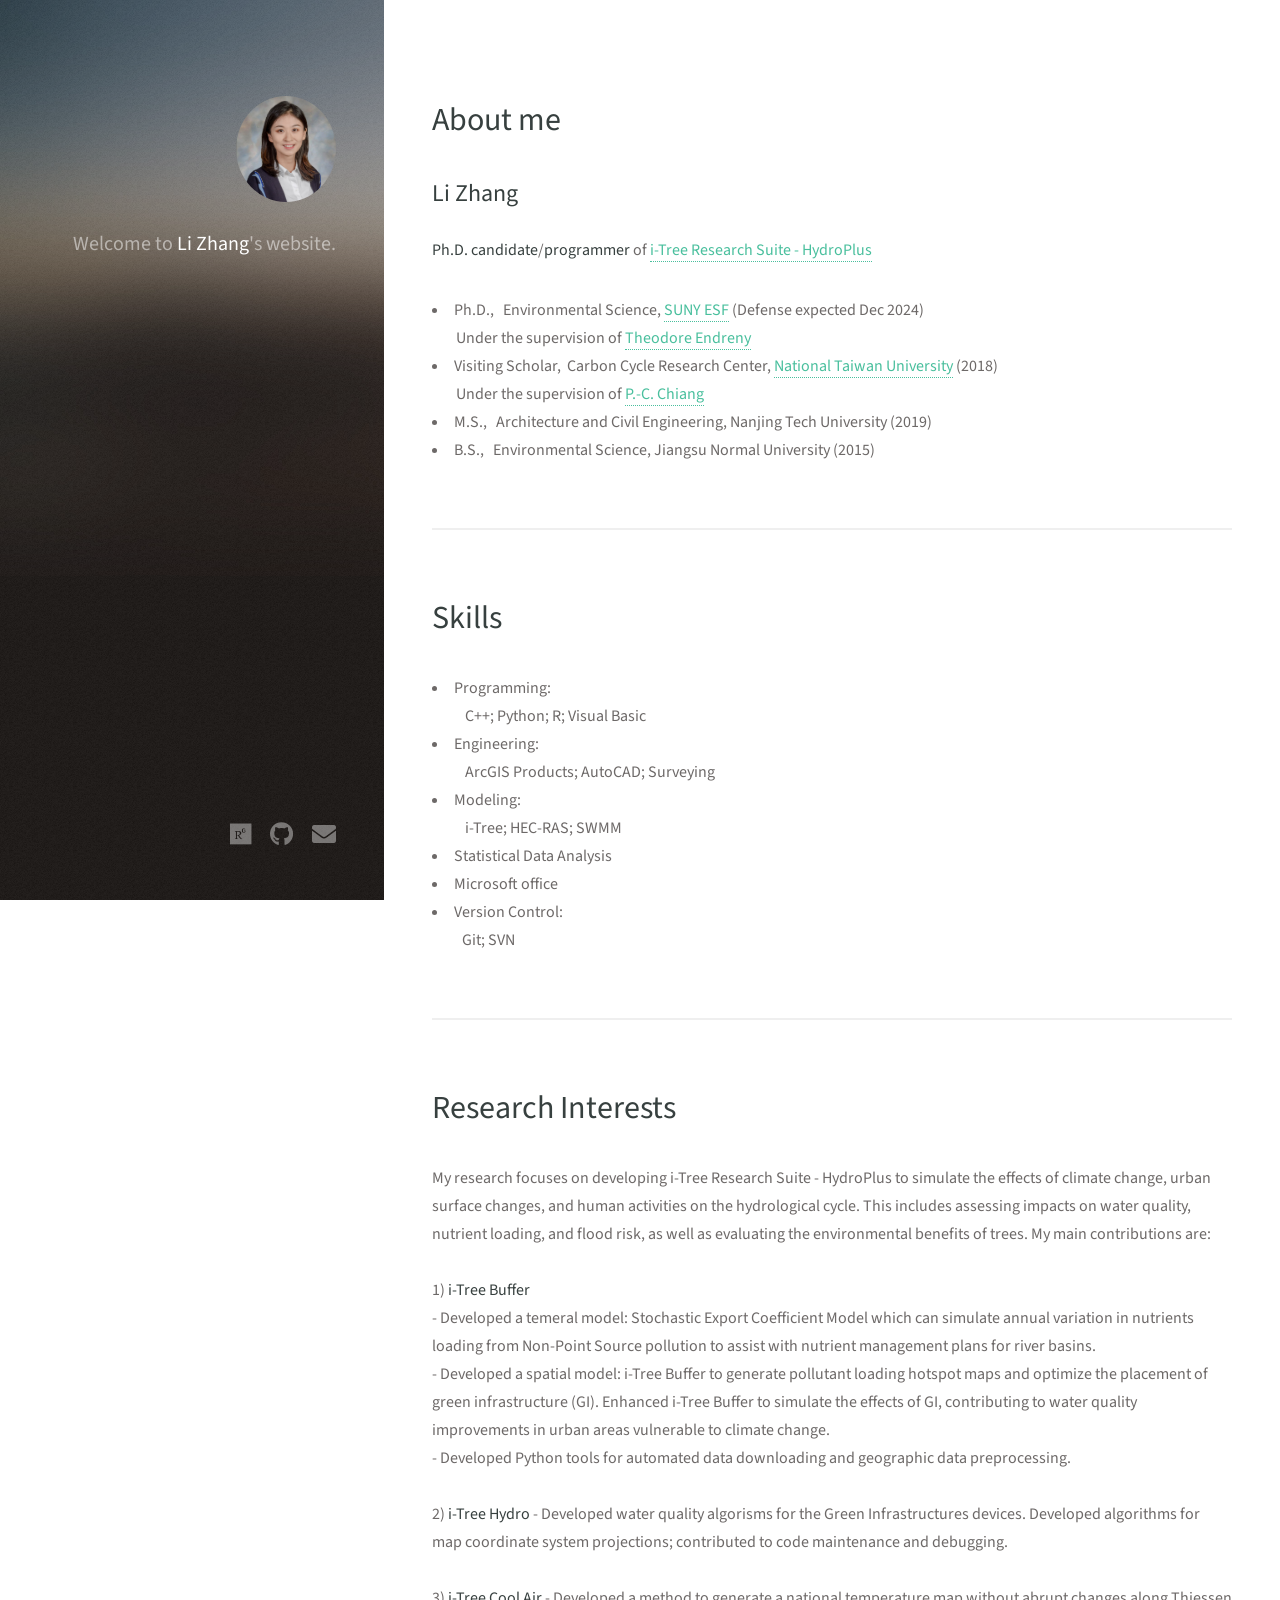
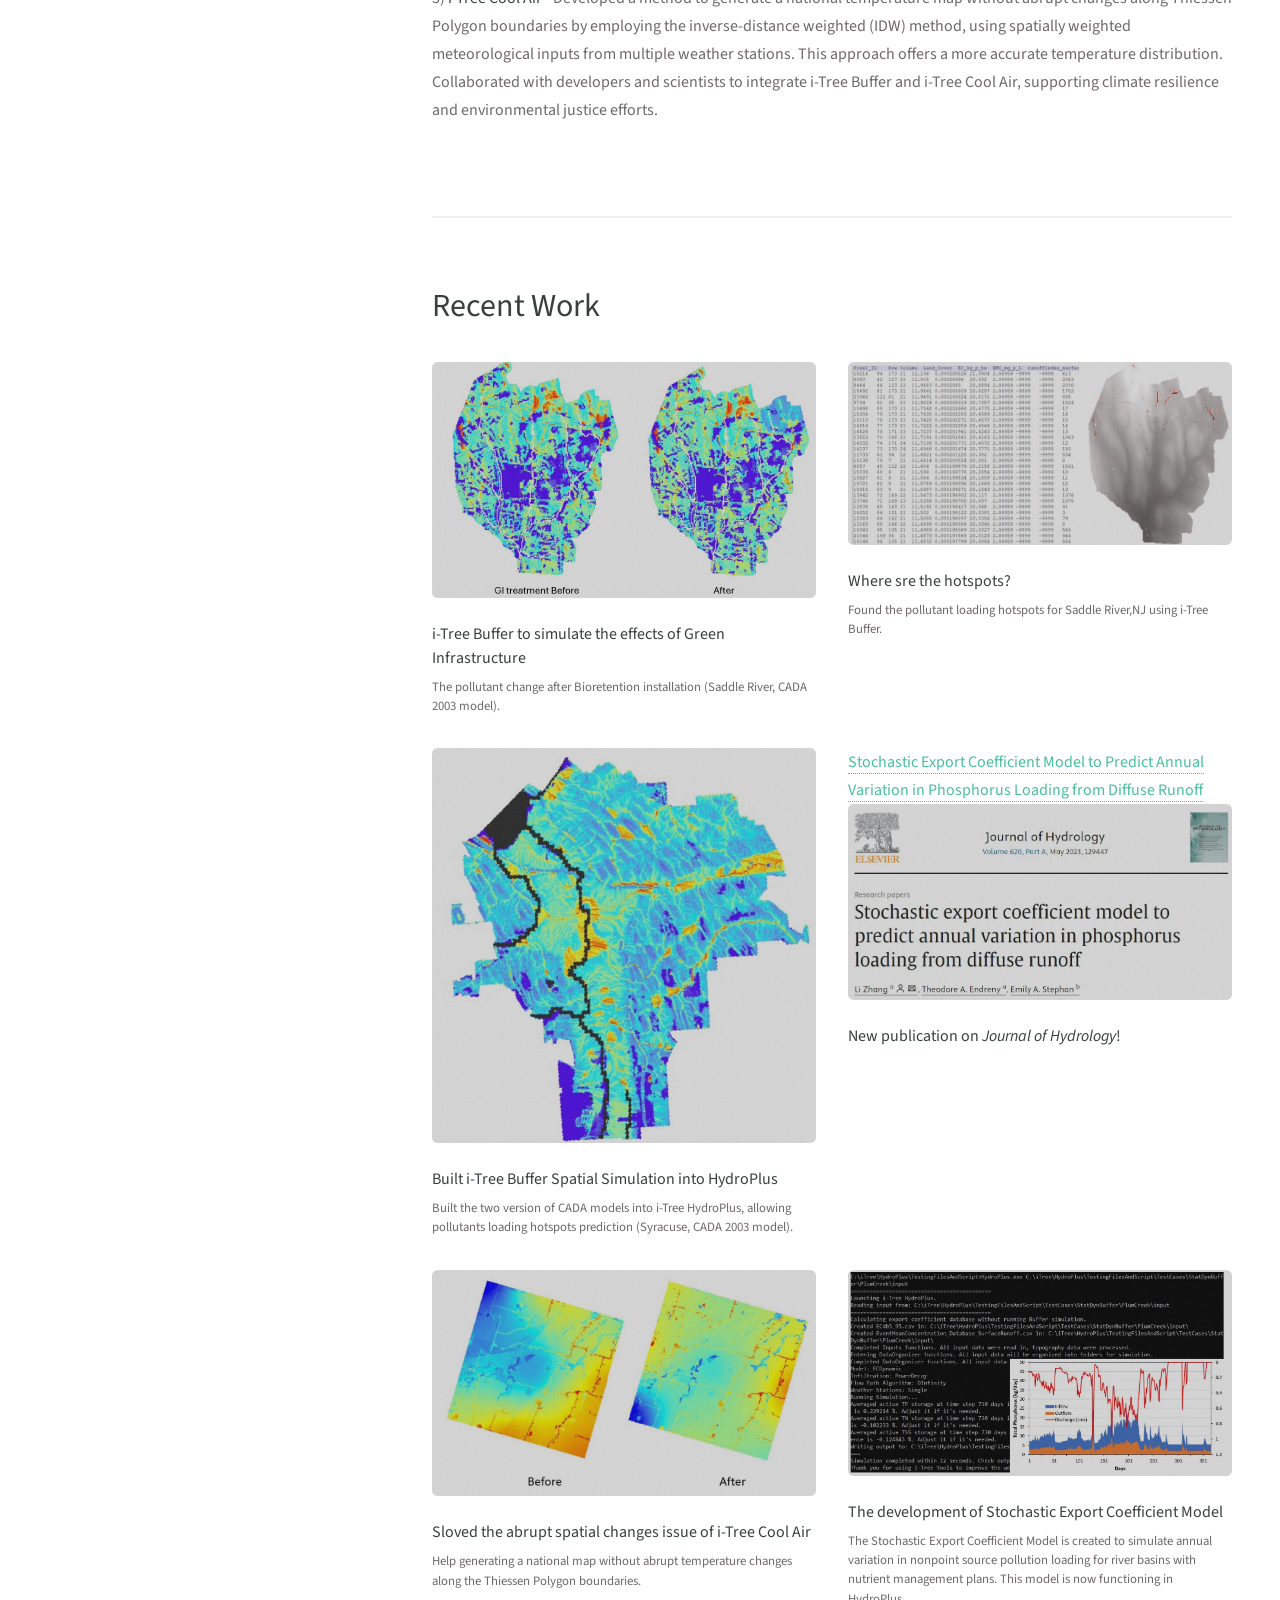
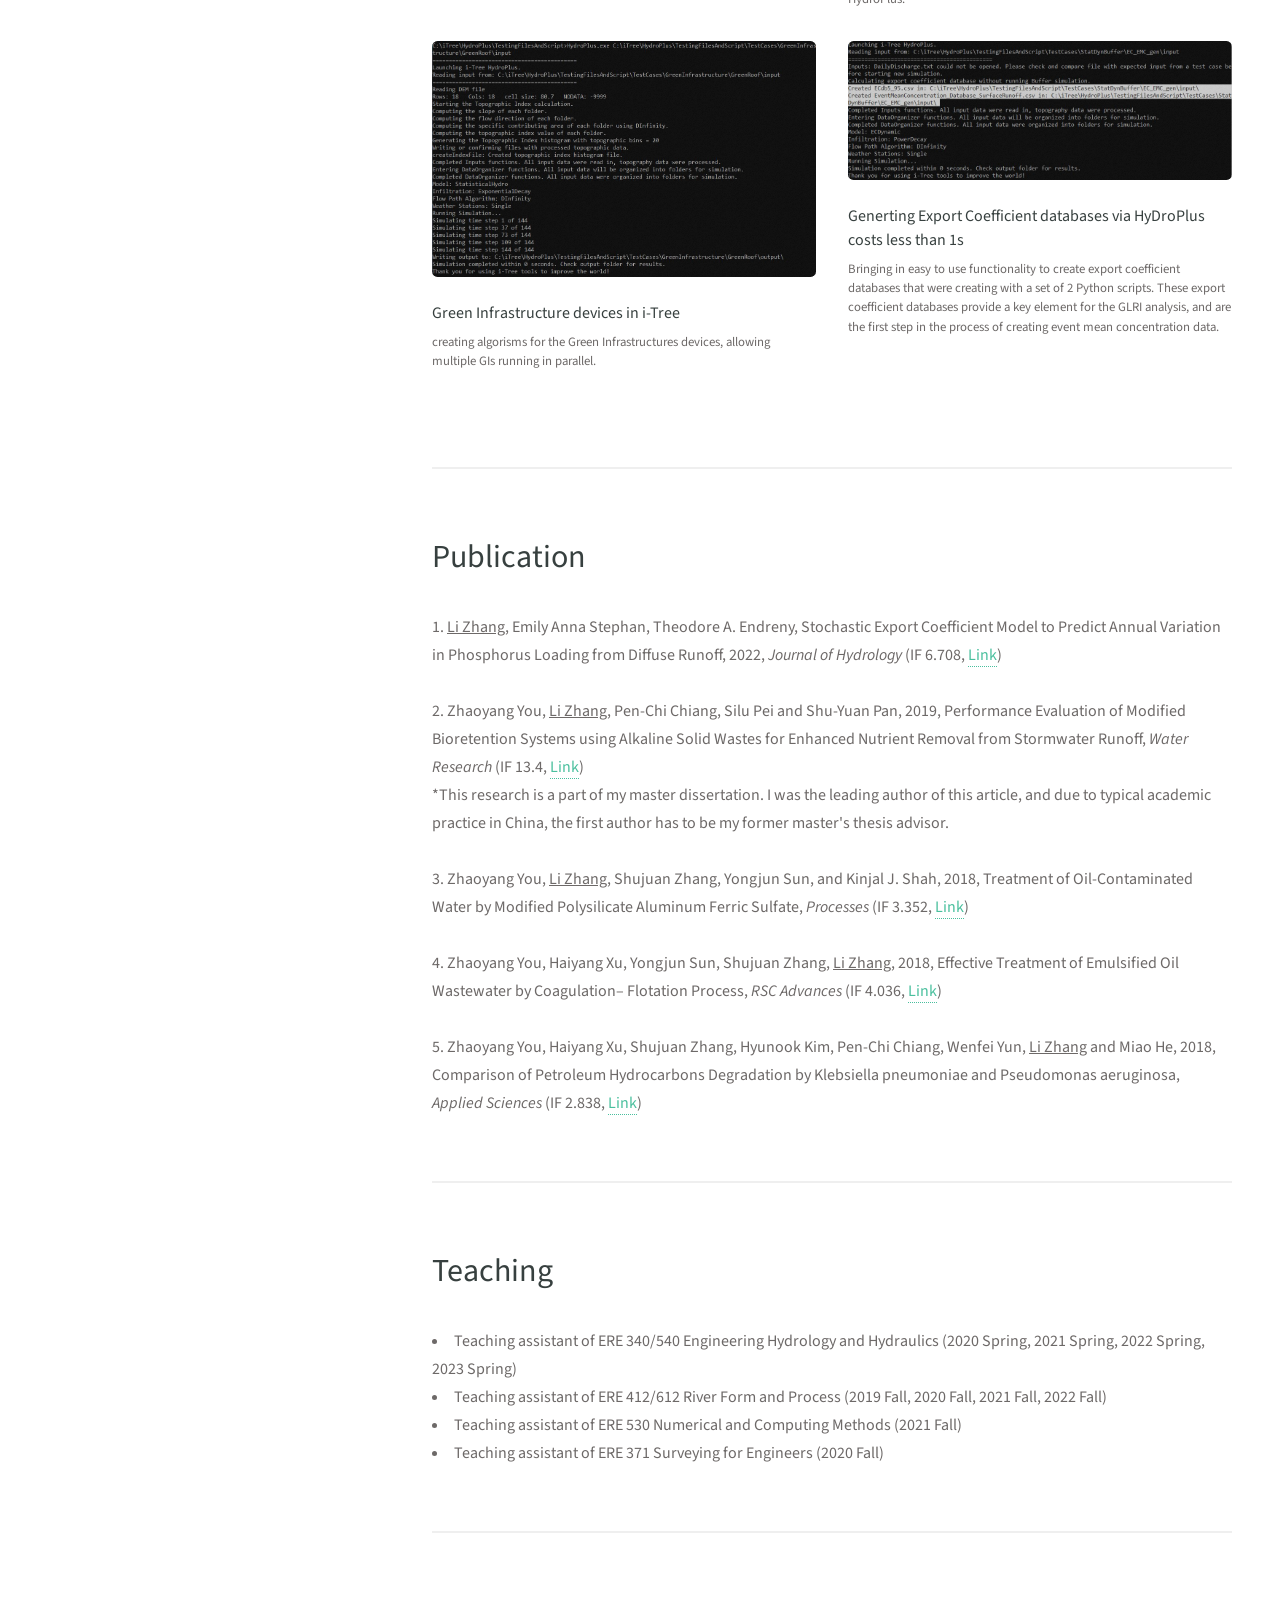
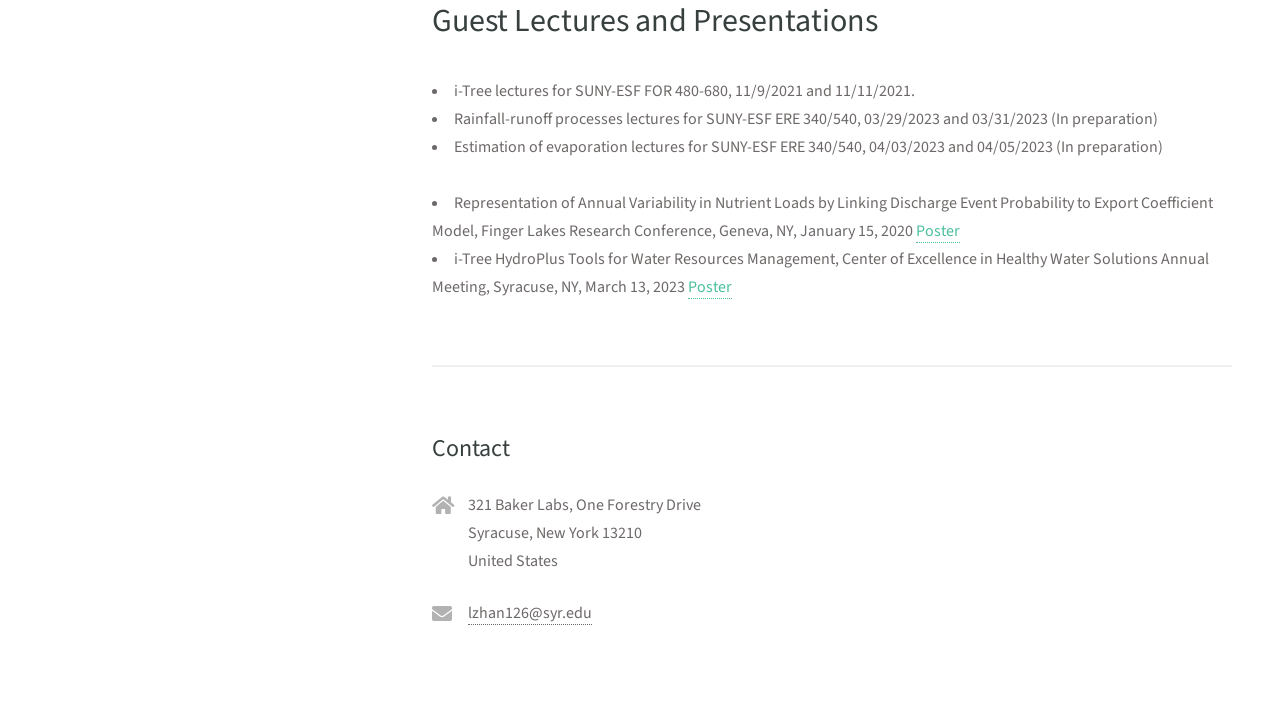
==== commit 26e8fcec: "New research items added. Move skills upfront." ====
--- a/index.html
+++ b/index.html
@@ -26,7 +26,7 @@
 						</header>
 						<h2>Li Zhang</h2>
 						<p><b>Ph.D. candidate</b>/<b>programmer</b> of <a href="https://www.itreetools.org/tools/research-suite">i-Tree Research Suite - HydroPlus</a>
-						<li>Ph.D.,&nbsp;&nbsp;&nbsp;Environmental Science, <a href="https://www.esf.edu/">SUNY ESF</a> (2024, expected) <br />
+						<li>Ph.D.,&nbsp;&nbsp;&nbsp;Environmental Science, <a href="https://www.esf.edu/">SUNY ESF</a> (Defense expected Dec 2024) <br />
 						 &nbsp;&nbsp;&nbsp;&nbsp;&nbsp;&nbsp;&nbsp;&nbsp;Under the supervision of <a href="https://www.esf.edu/faculty/endreny/">Theodore Endreny</a></li>
 						<li>Visiting Scholar,&nbsp;&nbsp;Carbon Cycle Research Center, <a href="https://www.ntu.edu.tw/english/">National Taiwan University</a> (2018)<br />
 						&nbsp;&nbsp;&nbsp;&nbsp;&nbsp;&nbsp;&nbsp;&nbsp;Under the supervision of <a href="https://enve.ntu.edu.tw/dispPageBox/giee/GieeENCP.aspx?ddsPageID=GIEETEFULL&dbid=3616163860">P.-C. Chiang</a></li>
@@ -37,6 +37,31 @@
 							<li><a href="#" class="button">Learn More</a></li>
 						</ul>-->
 					</section>
+				
+
+<!-- Six -->
+					<section id="six">
+						<header class="major">
+							<h2>Skills </h2>
+						</header>
+						<p>
+						   <li>Programming:</li>
+						   &nbsp;&nbsp;&nbsp;&nbsp;&nbsp;&nbsp;&nbsp;&nbsp;&nbsp;&nbsp; C++; Python; R; Visual Basic<br />
+						   <li>Engineering:</li>
+						   &nbsp;&nbsp;&nbsp;&nbsp;&nbsp;&nbsp;&nbsp;&nbsp;&nbsp;&nbsp; ArcGIS Products; AutoCAD; Surveying<br />
+						   <li>Modeling:</li>
+						   &nbsp;&nbsp;&nbsp;&nbsp;&nbsp;&nbsp;&nbsp;&nbsp;&nbsp;&nbsp; i-Tree; HEC-RAS; SWMM<br />
+						   <li>Statistical Data Analysis</li>
+						   <li>Microsoft office</li>
+						   <li>Version Control:</li>
+						    &nbsp;&nbsp;&nbsp;&nbsp;&nbsp;&nbsp;&nbsp;&nbsp;&nbsp;&nbsp;Git; SVN
+
+						</p>
+						<!-- <ul class="actions">
+							<li><a href="#" class="button">Learn More</a></li>
+						</ul>-->
+					</section>	
+
 					
 				<!-- One -->
 					<section id="one">
@@ -44,21 +69,24 @@
 							<h2>Research Interests</h2>
 						</header>
 						<p>My research focuses on developing i-Tree Research Suite - HydroPlus 
-						to simulate the effects of changing urban surfaces and human activities on the hydrological cycle, 
-						and the benefits of trees on the environment. My main contributions are:<br /><br />
-						1)<strong> i-Tree Hydro</strong> - Creating algorisms for the Green Infrastructures devices, 
-						allowing multiple GIs running in parallel and series in other spatial models like i-Tree Buffer.<br /><br />
-						2)<strong> i-Tree Cool Air</strong> – To generate a national map without abrupt temperature changes along 
-						the Thiessen Polygon boundaries, I employ an inverse-distance weighted method. 
-						This method allows us to obtain spatially weighted meteorological inputs from multiple 
-						weather stations. This work provides a more accurate representation of the temperature 
-						distribution across the entire map.<br /><br />
-						3)<strong> i-Tree Buffer</strong> - Developing a Stochastic Export Coefficient Model which can 
-						simulate annual variation in phosphorus loading from diffuse runoff to assist 
-						with nutrient management plans for river basins. Built the nutrient hotspot mapping 
-						water quality model i-Tree Buffer into HydroPlus, and allow this tool predicting 
-						shifts in hotspots over time. By considering both spatial and temporal dimensions, 
-						we can more accurately forecast changes in hotspots and their associated impacts.
+						to simulate the effects of climate change, urban surface changes, and human activities on the hydrological cycle. 
+						This includes assessing impacts on water quality, nutrient loading, and flood risk, as well as evaluating the environmental benefits of trees.
+						 My main contributions are:<br /><br />
+						1)<strong> i-Tree Buffer</strong> <br /> - Developed a temeral model: Stochastic Export Coefficient Model which can 
+						simulate annual variation in nutrients loading from Non-Point Source pollution to assist 
+						with nutrient management plans for river basins. <br />
+						- Developed a spatial model: i-Tree Buffer to generate pollutant loading hotspot maps and optimize the placement of green infrastructure (GI). 
+						Enhanced i-Tree Buffer to simulate the effects of GI, contributing to water quality improvements in urban areas vulnerable to climate change.<br />
+						- Developed Python tools for automated data downloading and geographic data preprocessing.<br /><br />
+						 
+						2)<strong> i-Tree Hydro</strong> - Developed water quality algorisms for the Green Infrastructures devices.  Developed algorithms for map coordinate system projections; 
+						contributed to code maintenance and debugging.<br /><br />
+						
+						3)<strong> i-Tree Cool Air</strong> - Developed a method to generate a national temperature map without abrupt changes along Thiessen Polygon boundaries by 
+						employing the inverse-distance weighted (IDW) method, using spatially weighted meteorological inputs from multiple weather stations. 
+						This approach offers a more accurate temperature distribution. Collaborated with developers and scientists to integrate i-Tree Buffer and i-Tree Cool Air, 
+						supporting climate resilience and environmental justice efforts.<br /><br />
+						
 						</p>
 						<!-- <ul class="actions">
 							<li><a href="#" class="button">Learn More</a></li>
@@ -72,10 +100,28 @@
 						</header>
 						<div class="row">
 							<article class="col-6 col-12-xsmall work-item">
-								<a href="images/thumbs/buffer.jpg" class="image fit thumb"><img src="images/thumbs/buffer.jpg" alt="" /></a>
-								<h3>Built i-Tree Buffer into HydroPlus (in progress, debugging the flow path map)</h3>
-								<p>Built the nutrient hotspot mapping water quality model i-Tree Buffer into HydroPlus, 
-								and allow this tool predicting shifts in hotspots over time.</p>
+								<a href="images/thumbs/GI_BA.jpg" class="image fit thumb"><img src="images/thumbs/GI_BA.jpg" alt="" /></a>
+								<h3>i-Tree Buffer to simulate the effects of Green Infrastructure</h3>
+								<p>The pollutant change after Bioretention installation (Saddle River, CADA 2003 model).</p>
+							</article>
+							
+							<article class="col-6 col-12-xsmall work-item">
+								<a href="images/thumbs/hotspot.jpg" class="image fit thumb"><img src="images/thumbs/hotspot.jpg" alt="" /></a>
+								<h3>Where sre the hotspots?</h3>
+								<p>Found the pollutant loading hotspots for Saddle River,NJ using i-Tree Buffer.</p>
+							</article>
+							
+							<article class="col-6 col-12-xsmall work-item">
+								<a href="images/thumbs/D8_20032016_NHD.jpg" class="image fit thumb"><img src="images/thumbs/D8_2003_NHD.jpg" alt="" /></a>
+								<h3>Built i-Tree Buffer Spatial Simulation into HydroPlus</h3>
+								<p>Built the two version of CADA models into i-Tree HydroPlus, 
+								allowing pollutants loading hotspots prediction (Syracuse, CADA 2003 model).</p>
+							</article>
+							
+							<article class="col-6 col-12-xsmall work-item">
+								<a href="https://doi.org/10.1016/j.jhydrol.2023.129447">Stochastic Export Coefficient Model to Predict Annual Variation in Phosphorus Loading from Diffuse Runoff</a>
+								<a href="images/thumbs/JoH.jpg" class="image fit thumb"><img src="images/thumbs/JoH.jpg" alt="" /></a>
+								<h3>New publication on <i>Journal of Hydrology</i>!</h3>
 							</article>
 							
 							<article class="col-6 col-12-xsmall work-item">
@@ -155,33 +201,7 @@
 						</ul>-->
 					</section>	
 					
-				<!-- Six -->
-					<section id="six">
-						<header class="major">
-							<h2>Skills </h2>
-						</header>
-						<p>
-						   <li>Programming Languages</li>
-						   &nbsp;&nbsp;&nbsp;&nbsp;&nbsp;&nbsp;&nbsp;&nbsp;&nbsp;&nbsp; C++<br />
-						   &nbsp;&nbsp;&nbsp;&nbsp;&nbsp;&nbsp;&nbsp;&nbsp;&nbsp;&nbsp; Python<br />
-						   &nbsp;&nbsp;&nbsp;&nbsp;&nbsp;&nbsp;&nbsp;&nbsp;&nbsp;&nbsp; R<br />
-						   &nbsp;&nbsp;&nbsp;&nbsp;&nbsp;&nbsp;&nbsp;&nbsp;&nbsp;&nbsp; Visual Basic
-						   <li>Engineering</li>
-						   &nbsp;&nbsp;&nbsp;&nbsp;&nbsp;&nbsp;&nbsp;&nbsp;&nbsp;&nbsp; ArcGIS Products<br />
-							&nbsp;&nbsp;&nbsp;&nbsp;&nbsp;&nbsp;&nbsp;&nbsp;&nbsp;&nbsp; AutoCAD<br />
-							&nbsp;&nbsp;&nbsp;&nbsp;&nbsp;&nbsp;&nbsp;&nbsp;&nbsp;&nbsp; Surveying<br />
-						   <li>Modeling</li>
-						   <li>Statistical Data Analysis</li>
-						   <li>Microsoft office</li>
-						   <li>Version Control Software Tools</li>
-						    &nbsp;&nbsp;&nbsp;&nbsp;&nbsp;&nbsp;&nbsp;&nbsp;&nbsp;&nbsp;Git<br />
-							&nbsp;&nbsp;&nbsp;&nbsp;&nbsp;&nbsp;&nbsp;&nbsp;&nbsp;&nbsp;SVN
-
-						</p>
-						<!-- <ul class="actions">
-							<li><a href="#" class="button">Learn More</a></li>
-						</ul>-->
-					</section>	
+				
 				<!-- Seven -->
 					<section id="seven">
 						<h2>Contact</h2>
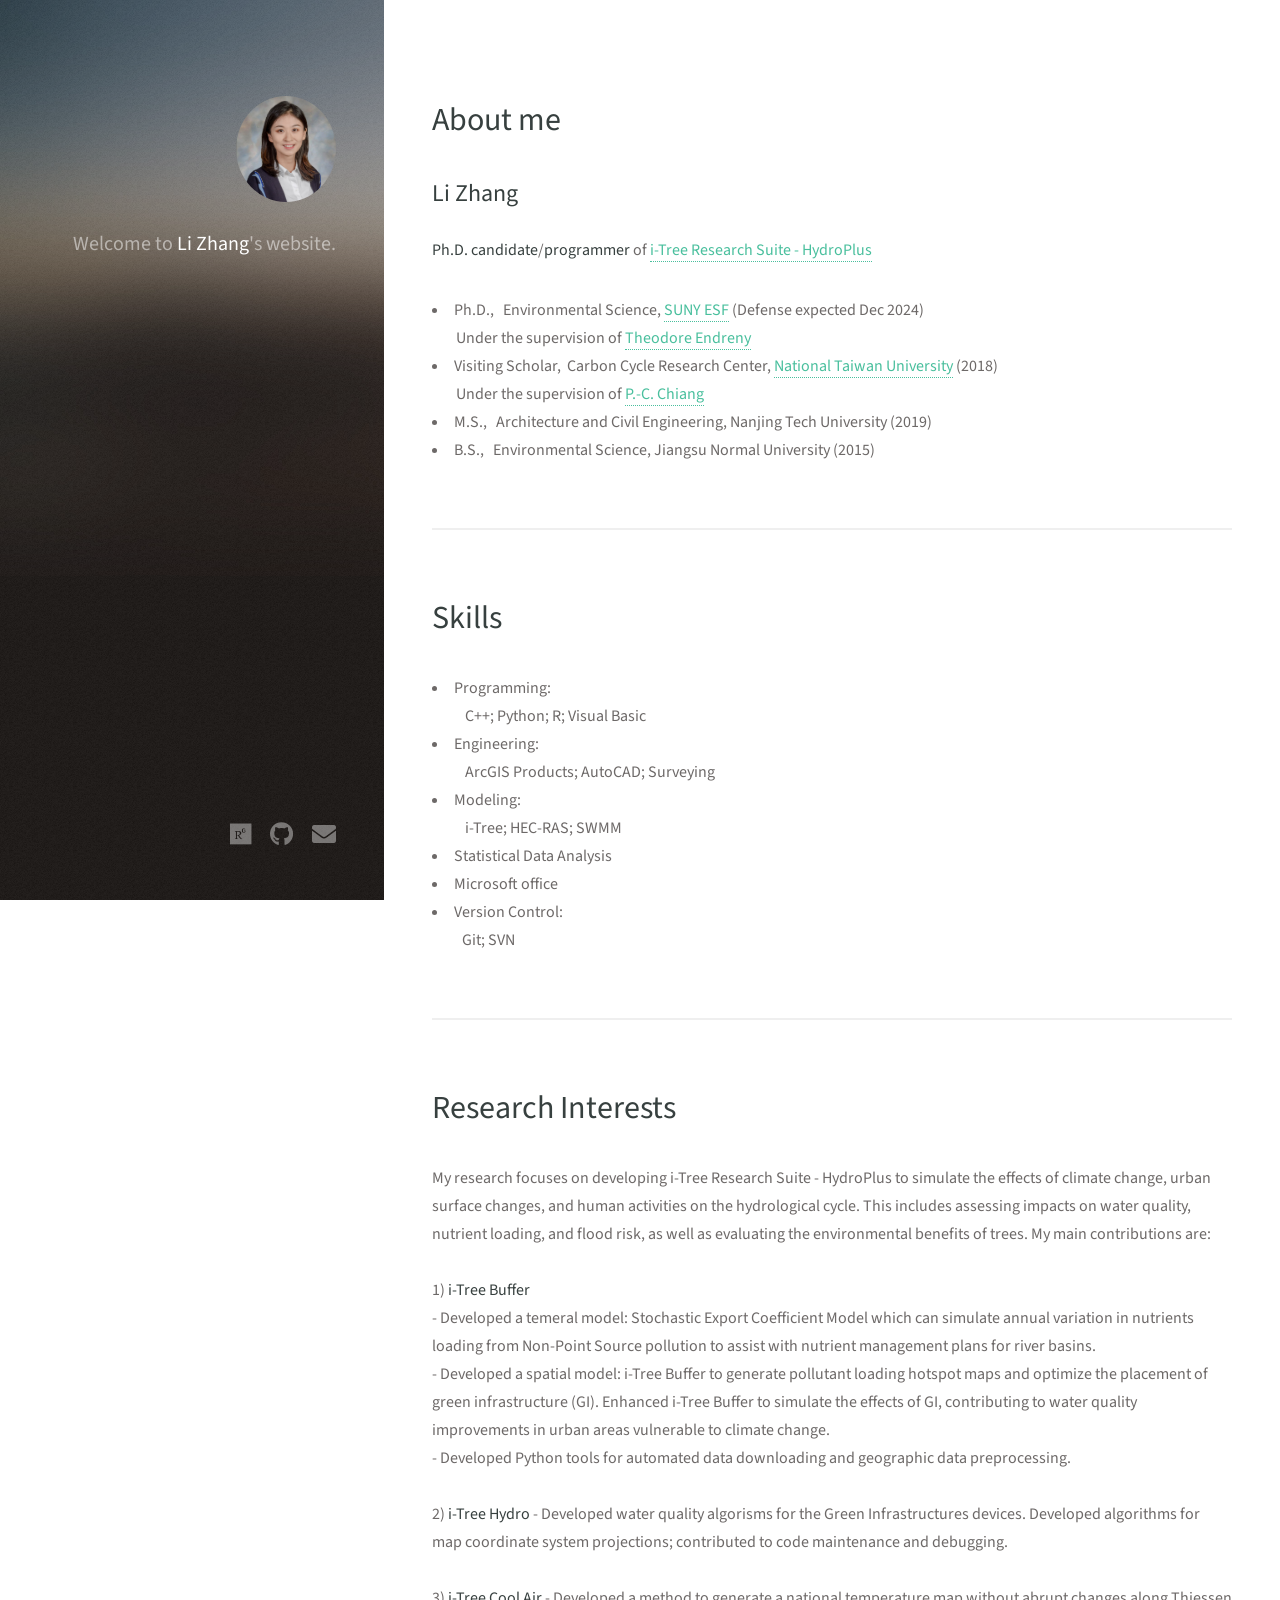
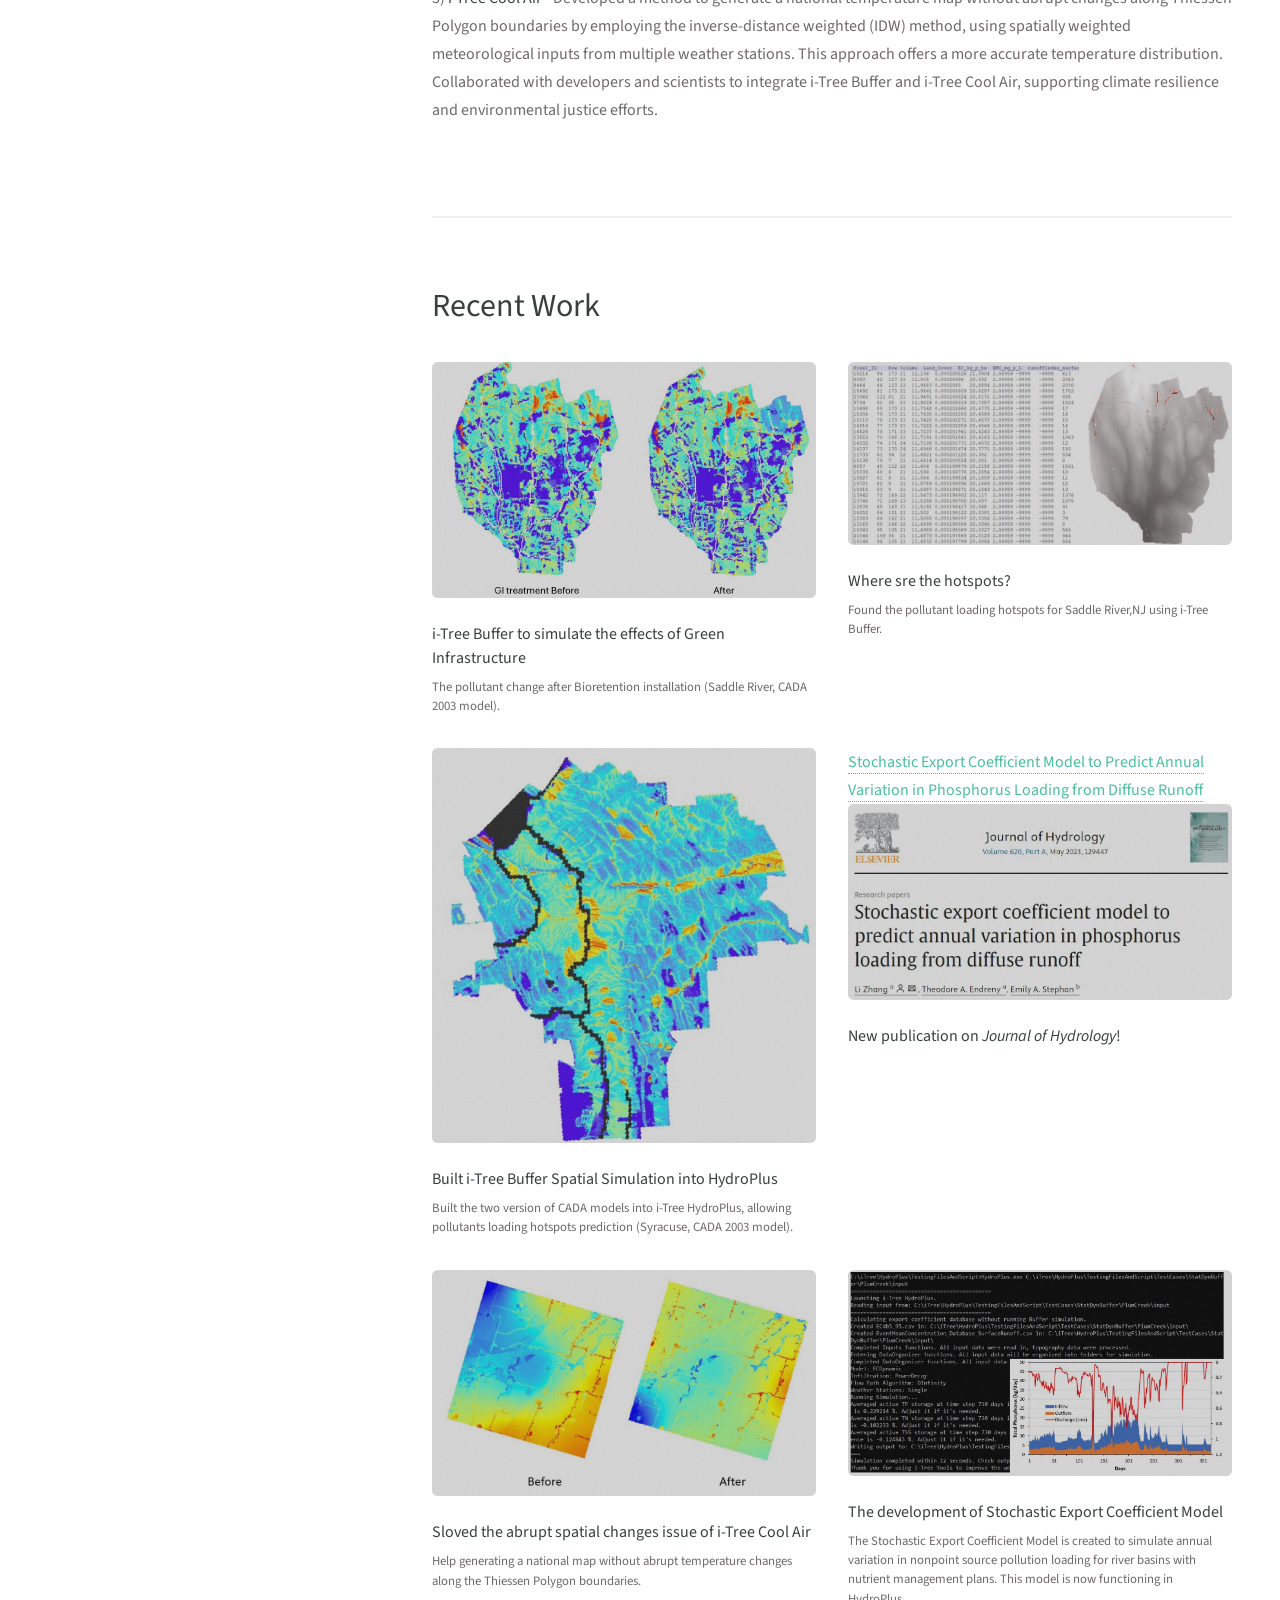
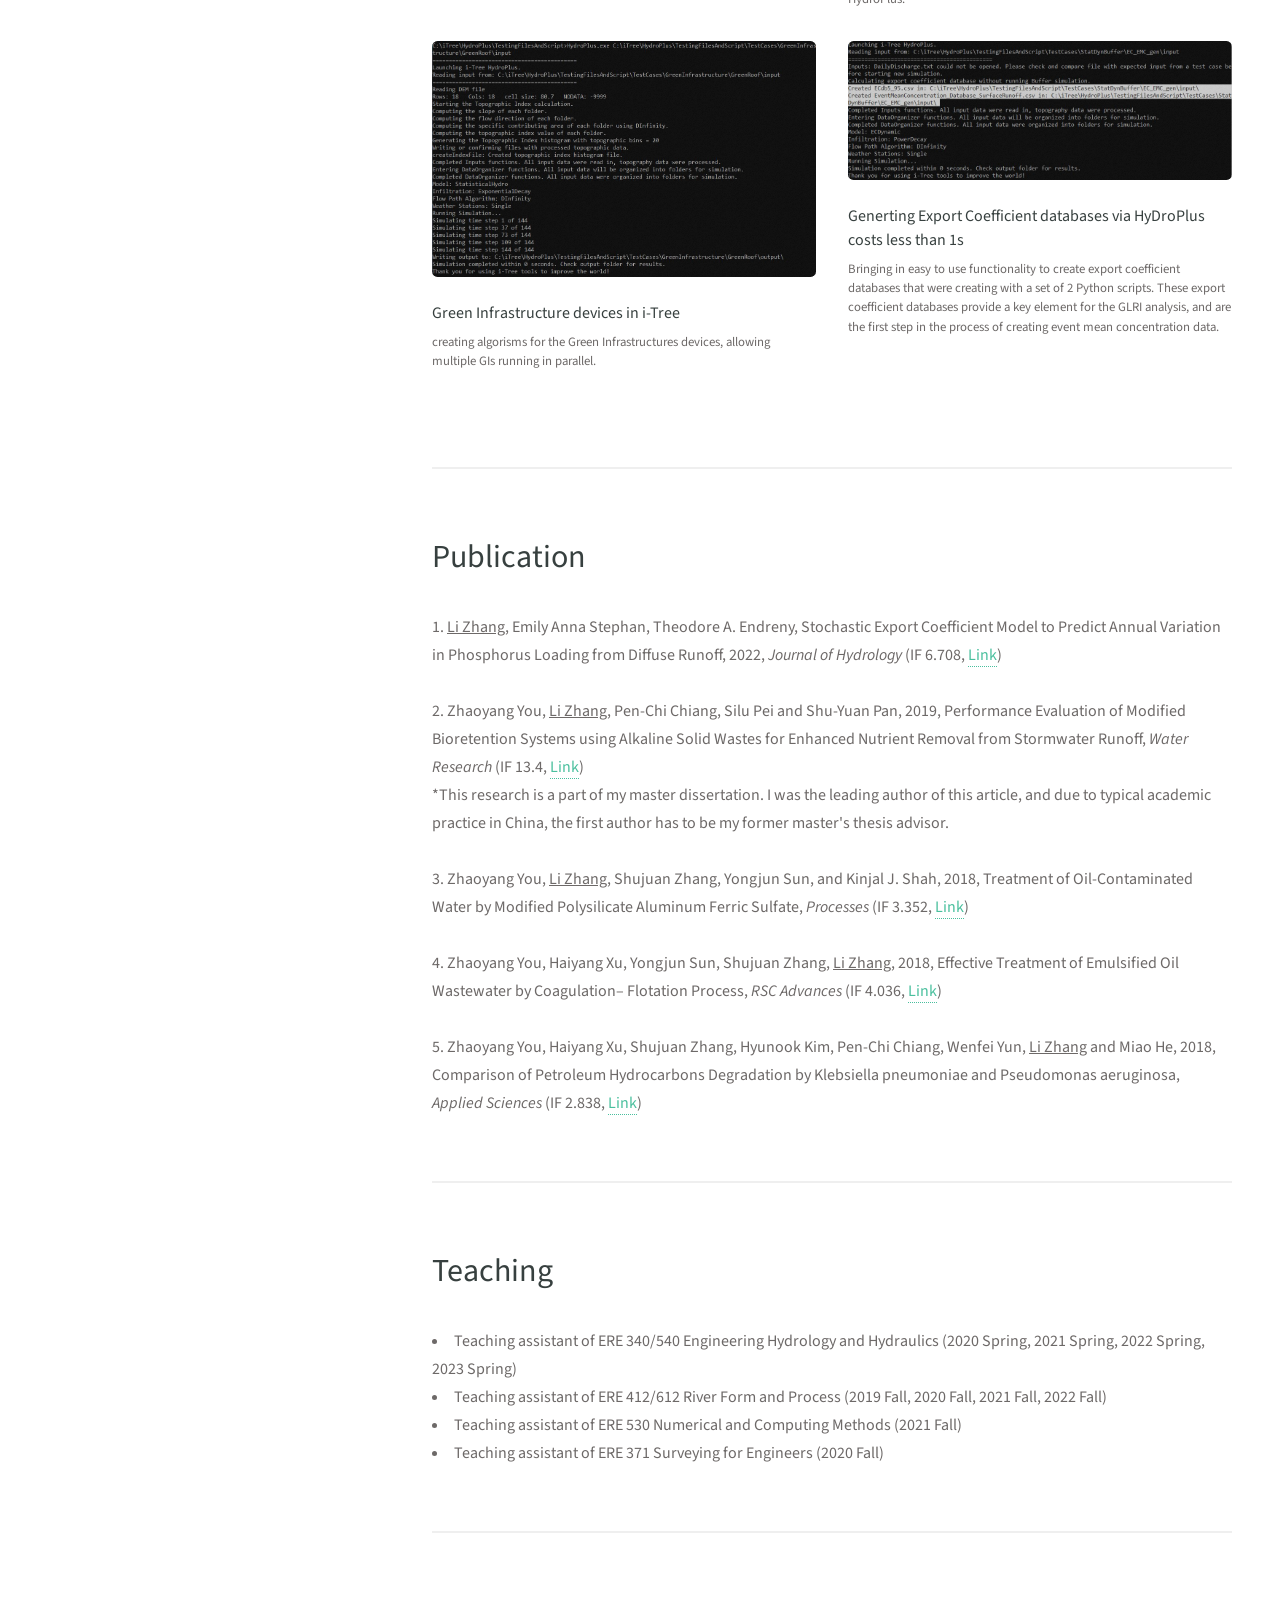
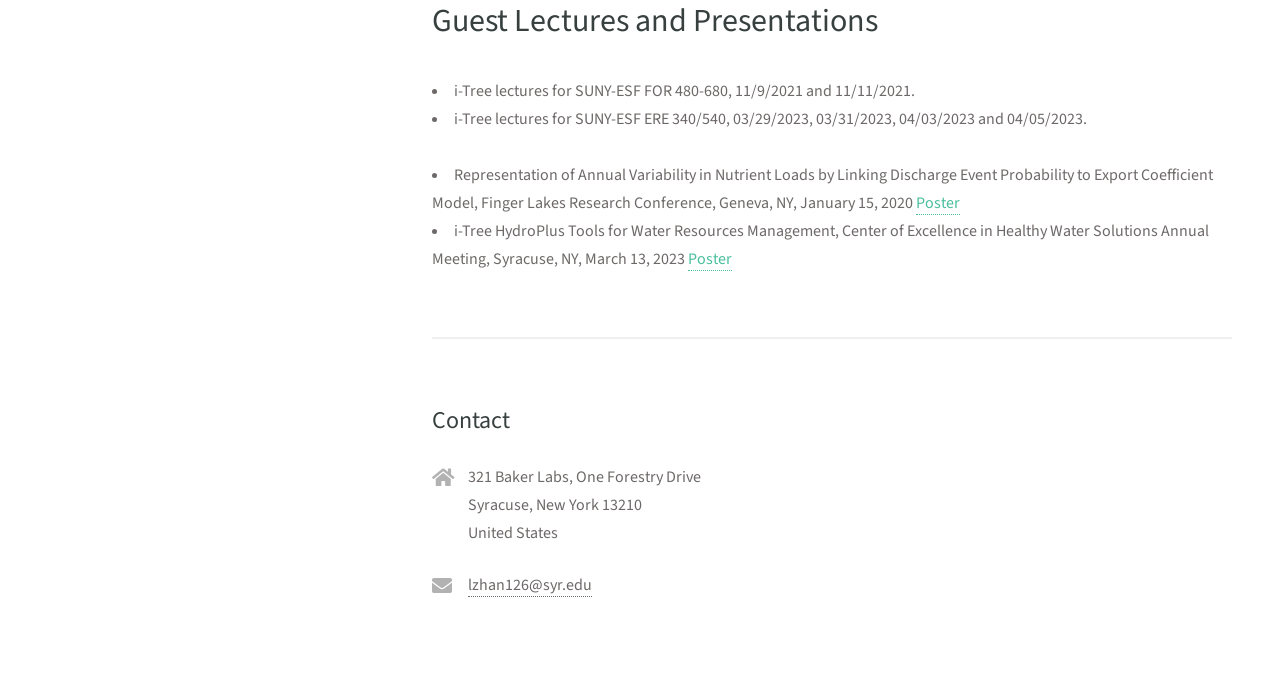
==== commit 147bdc70: "update guest lecture" ====
--- a/index.html
+++ b/index.html
@@ -191,8 +191,7 @@
 							<h2>Guest Lectures and Presentations</h2>
 						</header>
 						<p><li>i-Tree lectures for SUNY-ESF FOR 480-680, 11/9/2021 and 11/11/2021.</li>
-						   <li>Rainfall-runoff processes lectures for SUNY-ESF ERE 340/540, 03/29/2023 and 03/31/2023 (In preparation)</li>
-						   <li>Estimation of evaporation lectures for SUNY-ESF ERE 340/540, 04/03/2023 and 04/05/2023 (In preparation)</li><br />
+						   <li>i-Tree lectures for SUNY-ESF ERE 340/540, 03/29/2023, 03/31/2023, 04/03/2023 and 04/05/2023.</li><br />
 						   <li>Representation of Annual Variability in Nutrient Loads by Linking Discharge Event Probability to Export Coefficient Model, Finger Lakes Research Conference, Geneva, NY, January 15, 2020 <a href="images/thumbs/FLConference_Zhang_2020.jpg">Poster</a></li>
 						   <li>i-Tree HydroPlus Tools for Water Resources Management, Center of Excellence in Healthy Water Solutions Annual Meeting, Syracuse, NY, March 13, 2023 <a href="images/thumbs/coe_lizhang.jpg">Poster</a></li>
 						</p>
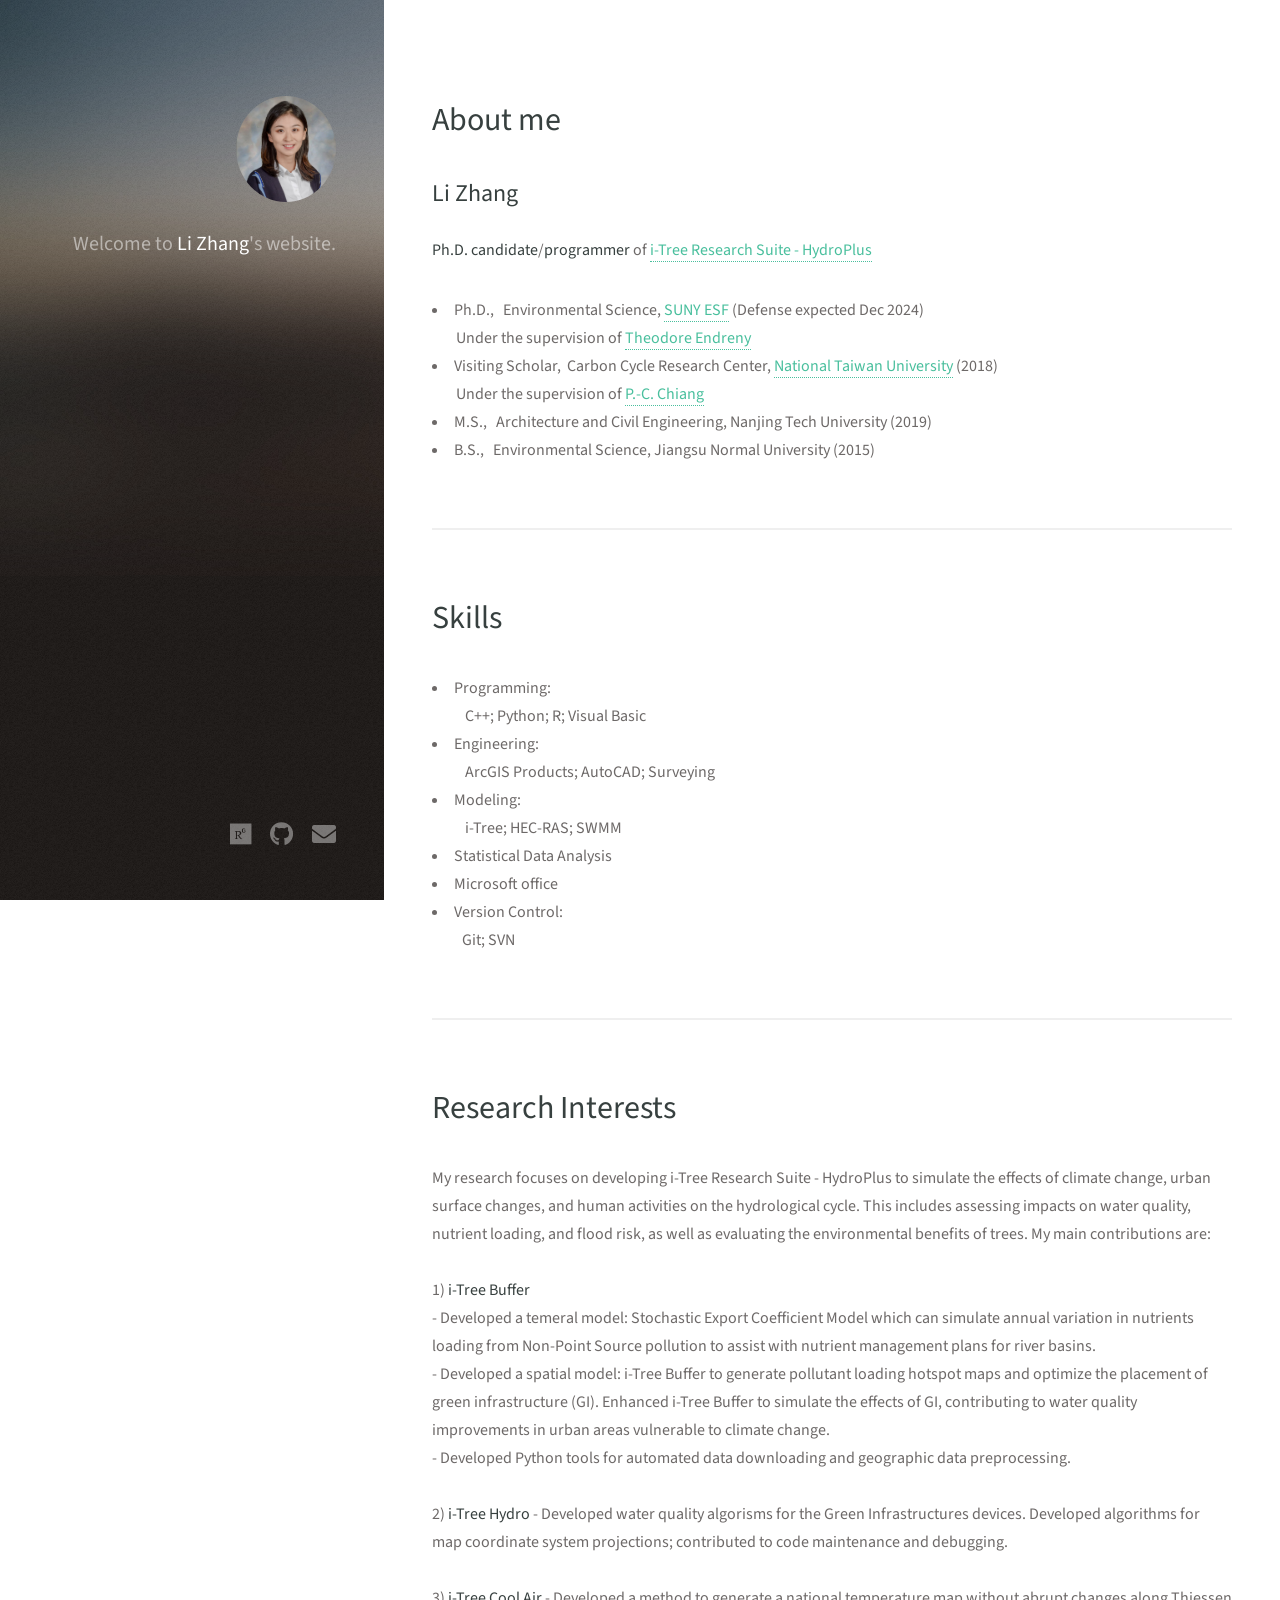
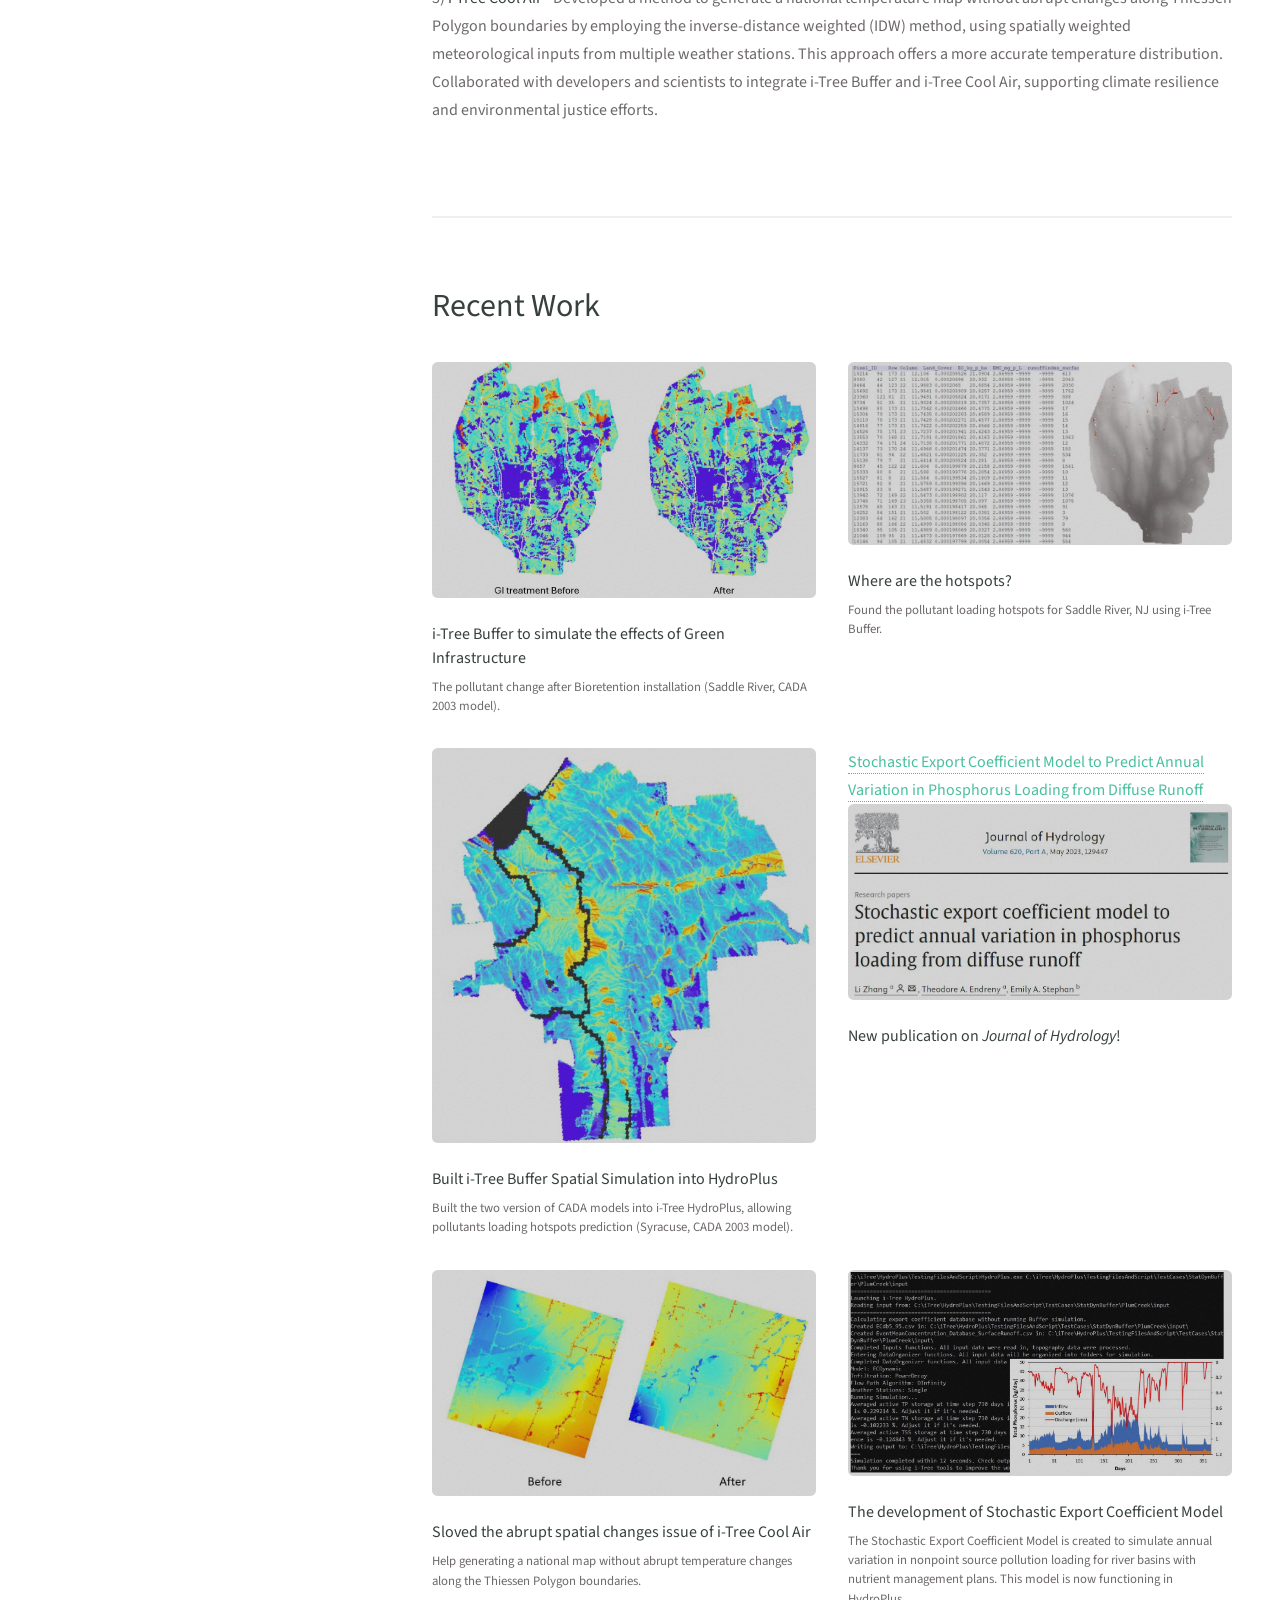
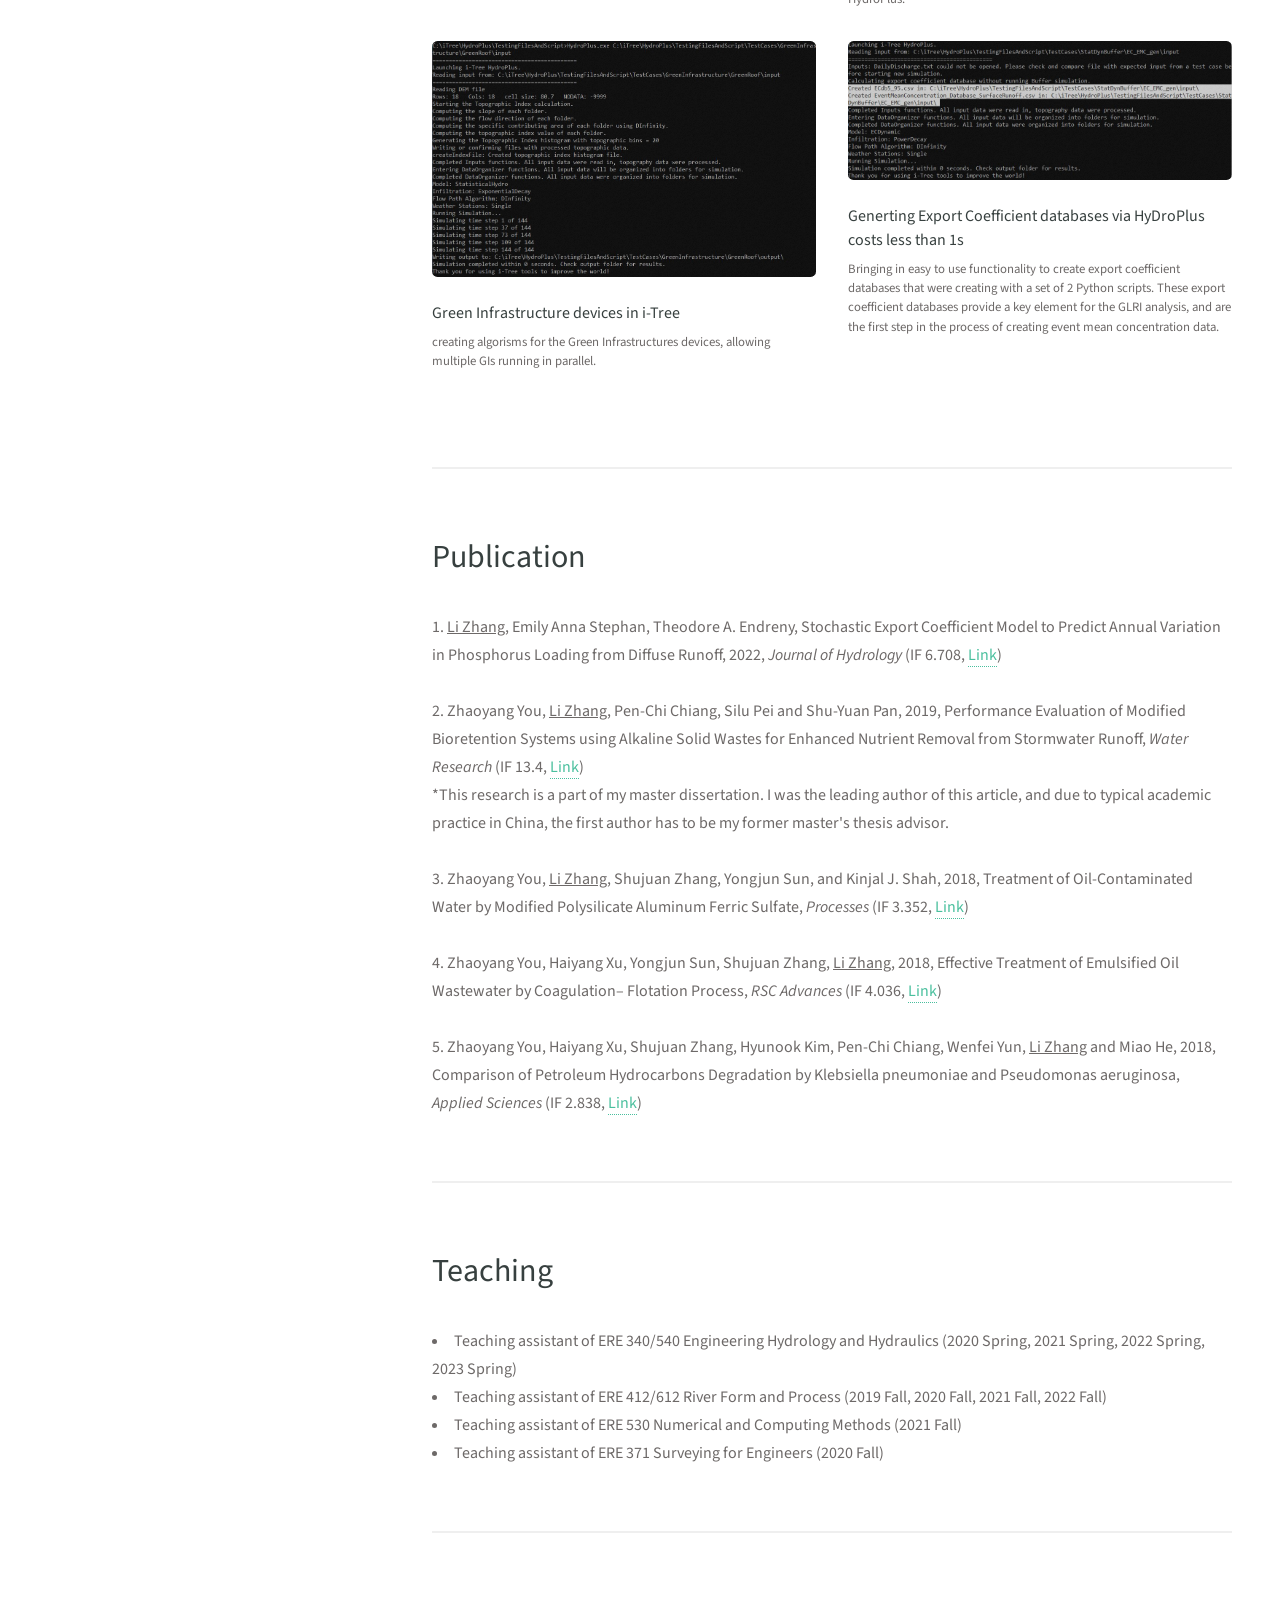
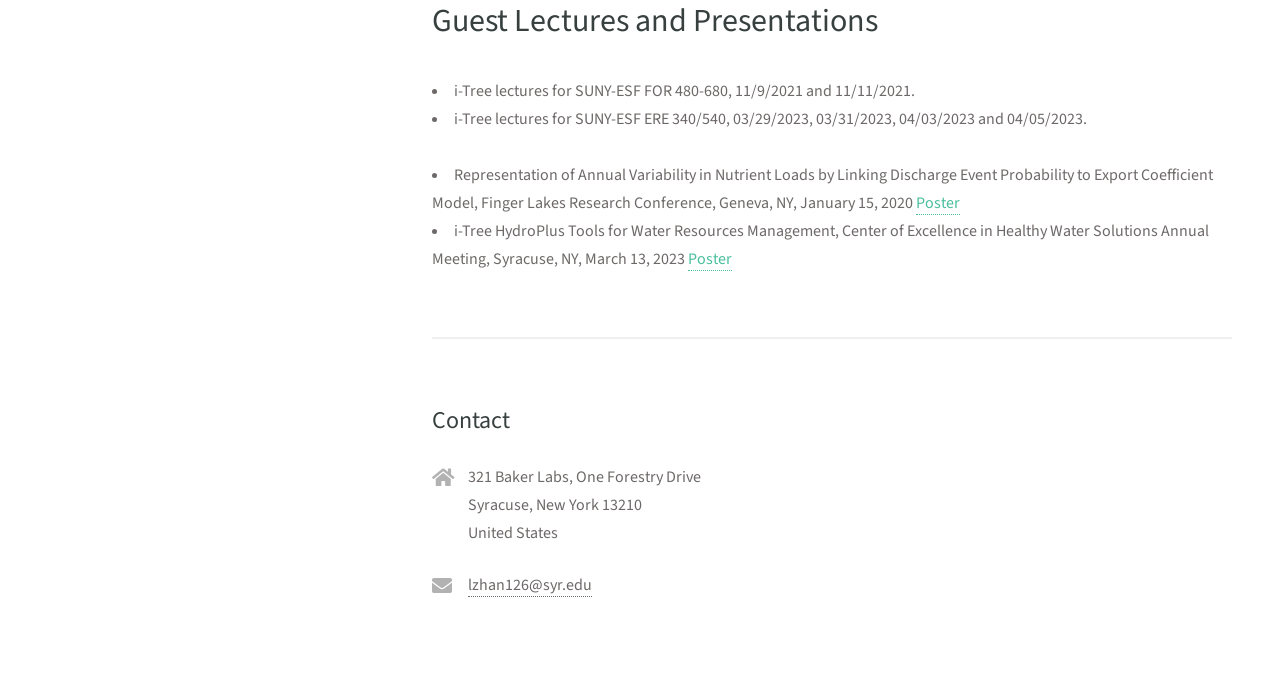
==== commit 4f9dda96: "Correct a typo" ====
--- a/index.html
+++ b/index.html
@@ -107,8 +107,8 @@
 							
 							<article class="col-6 col-12-xsmall work-item">
 								<a href="images/thumbs/hotspot.jpg" class="image fit thumb"><img src="images/thumbs/hotspot.jpg" alt="" /></a>
-								<h3>Where sre the hotspots?</h3>
-								<p>Found the pollutant loading hotspots for Saddle River,NJ using i-Tree Buffer.</p>
+								<h3>Where are the hotspots?</h3>
+								<p>Found the pollutant loading hotspots for Saddle River, NJ using i-Tree Buffer.</p>
 							</article>
 							
 							<article class="col-6 col-12-xsmall work-item">
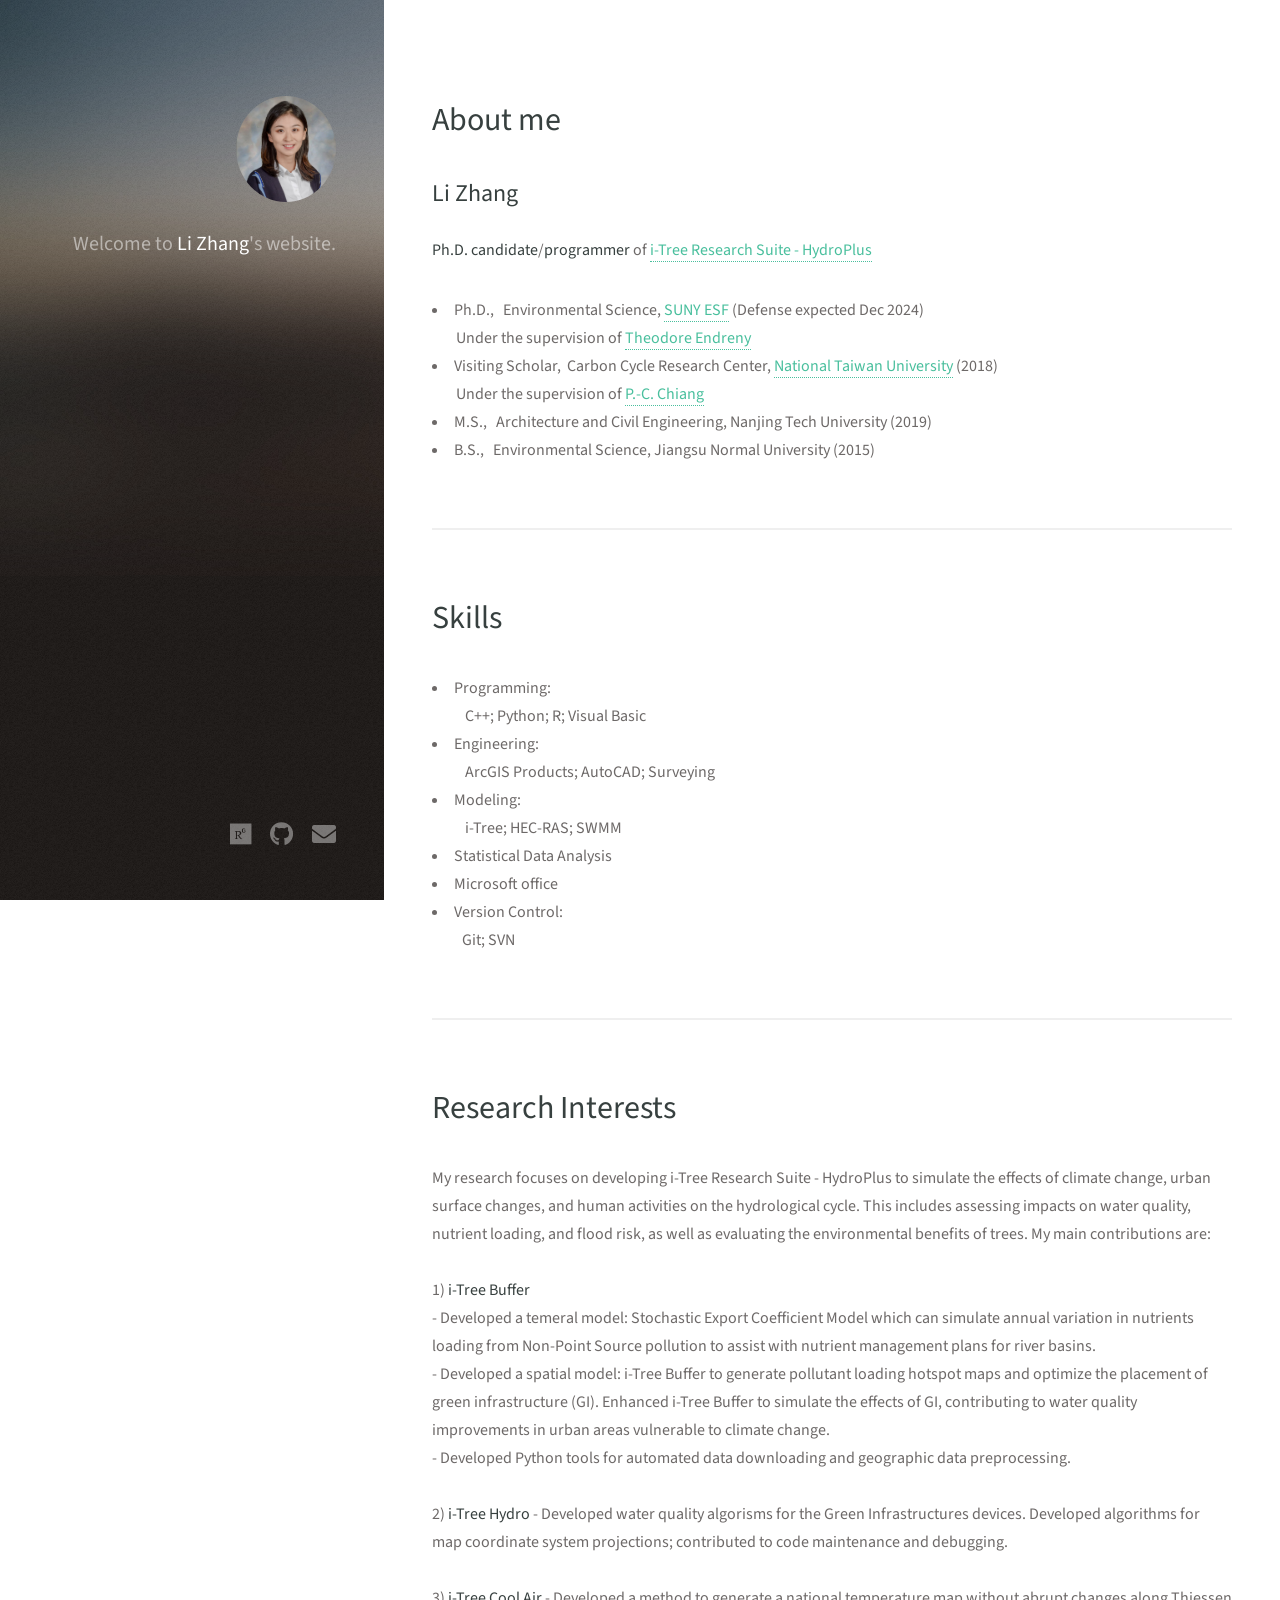
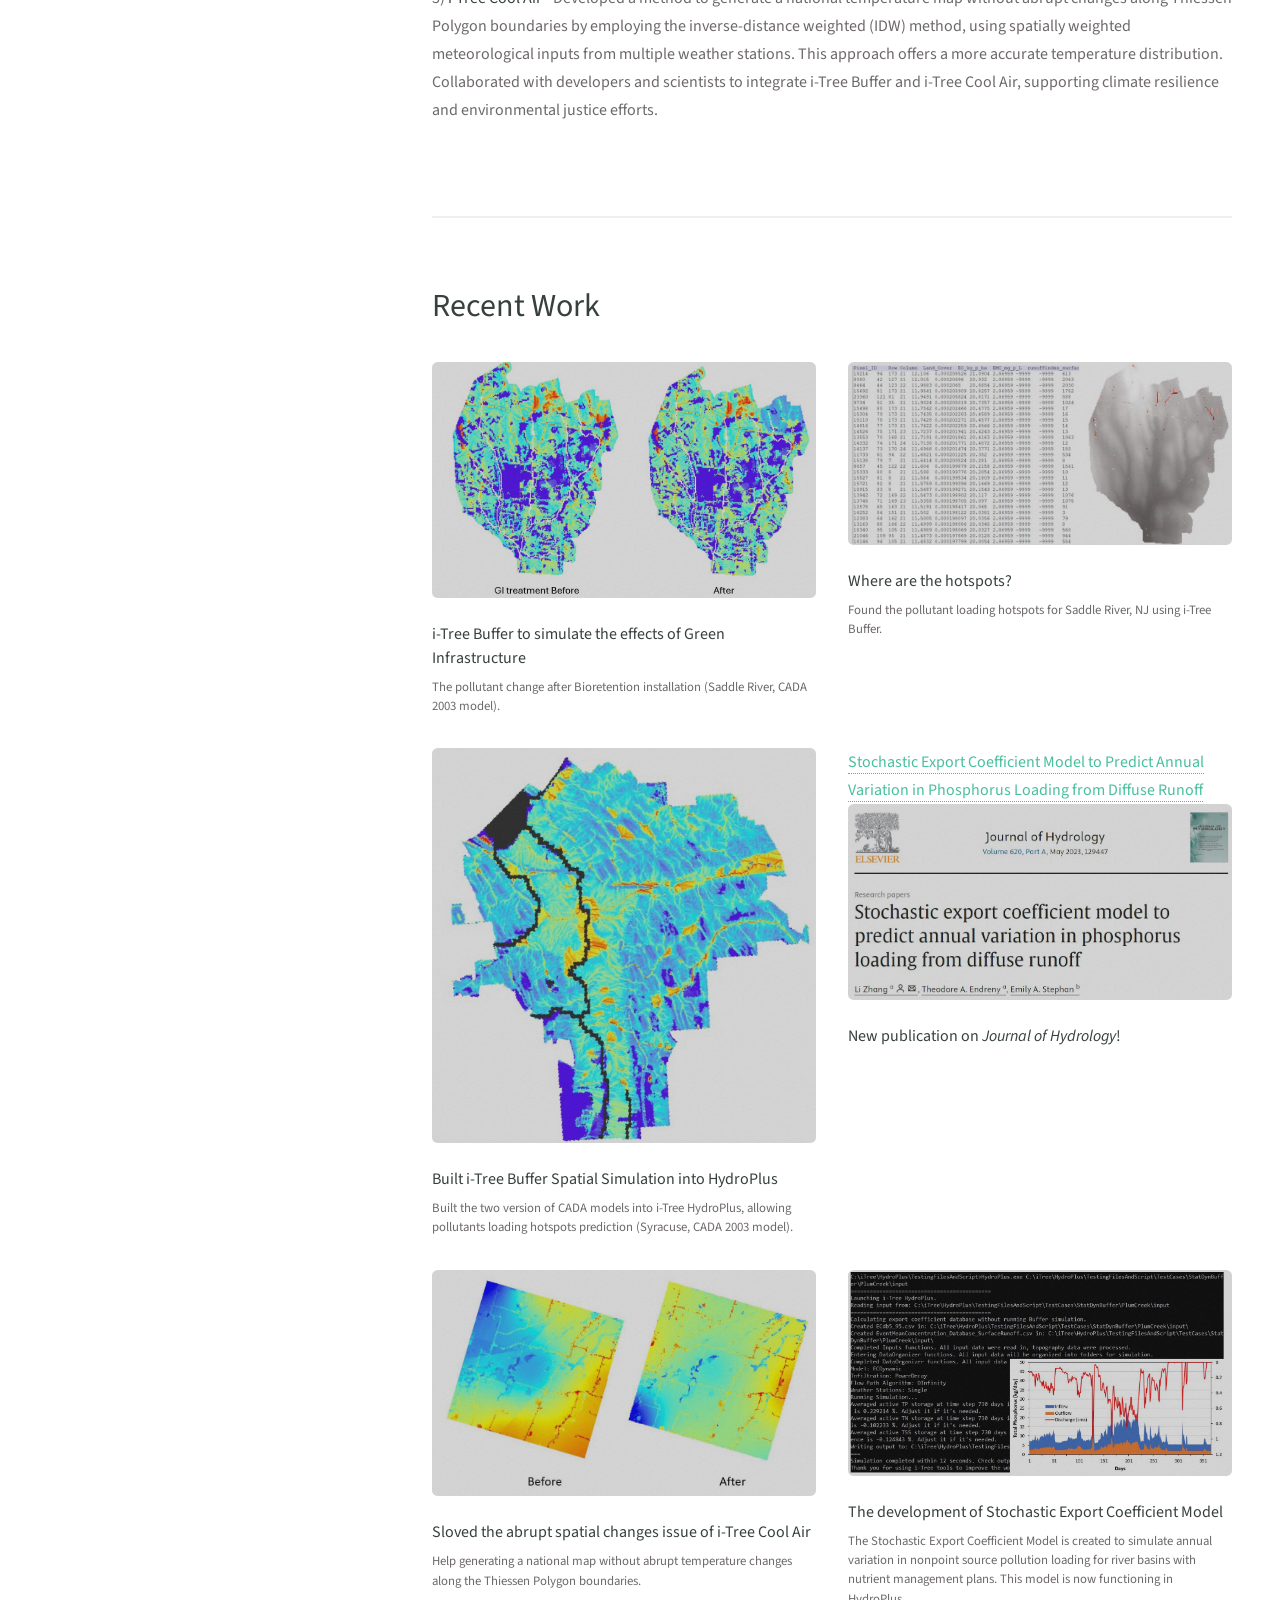
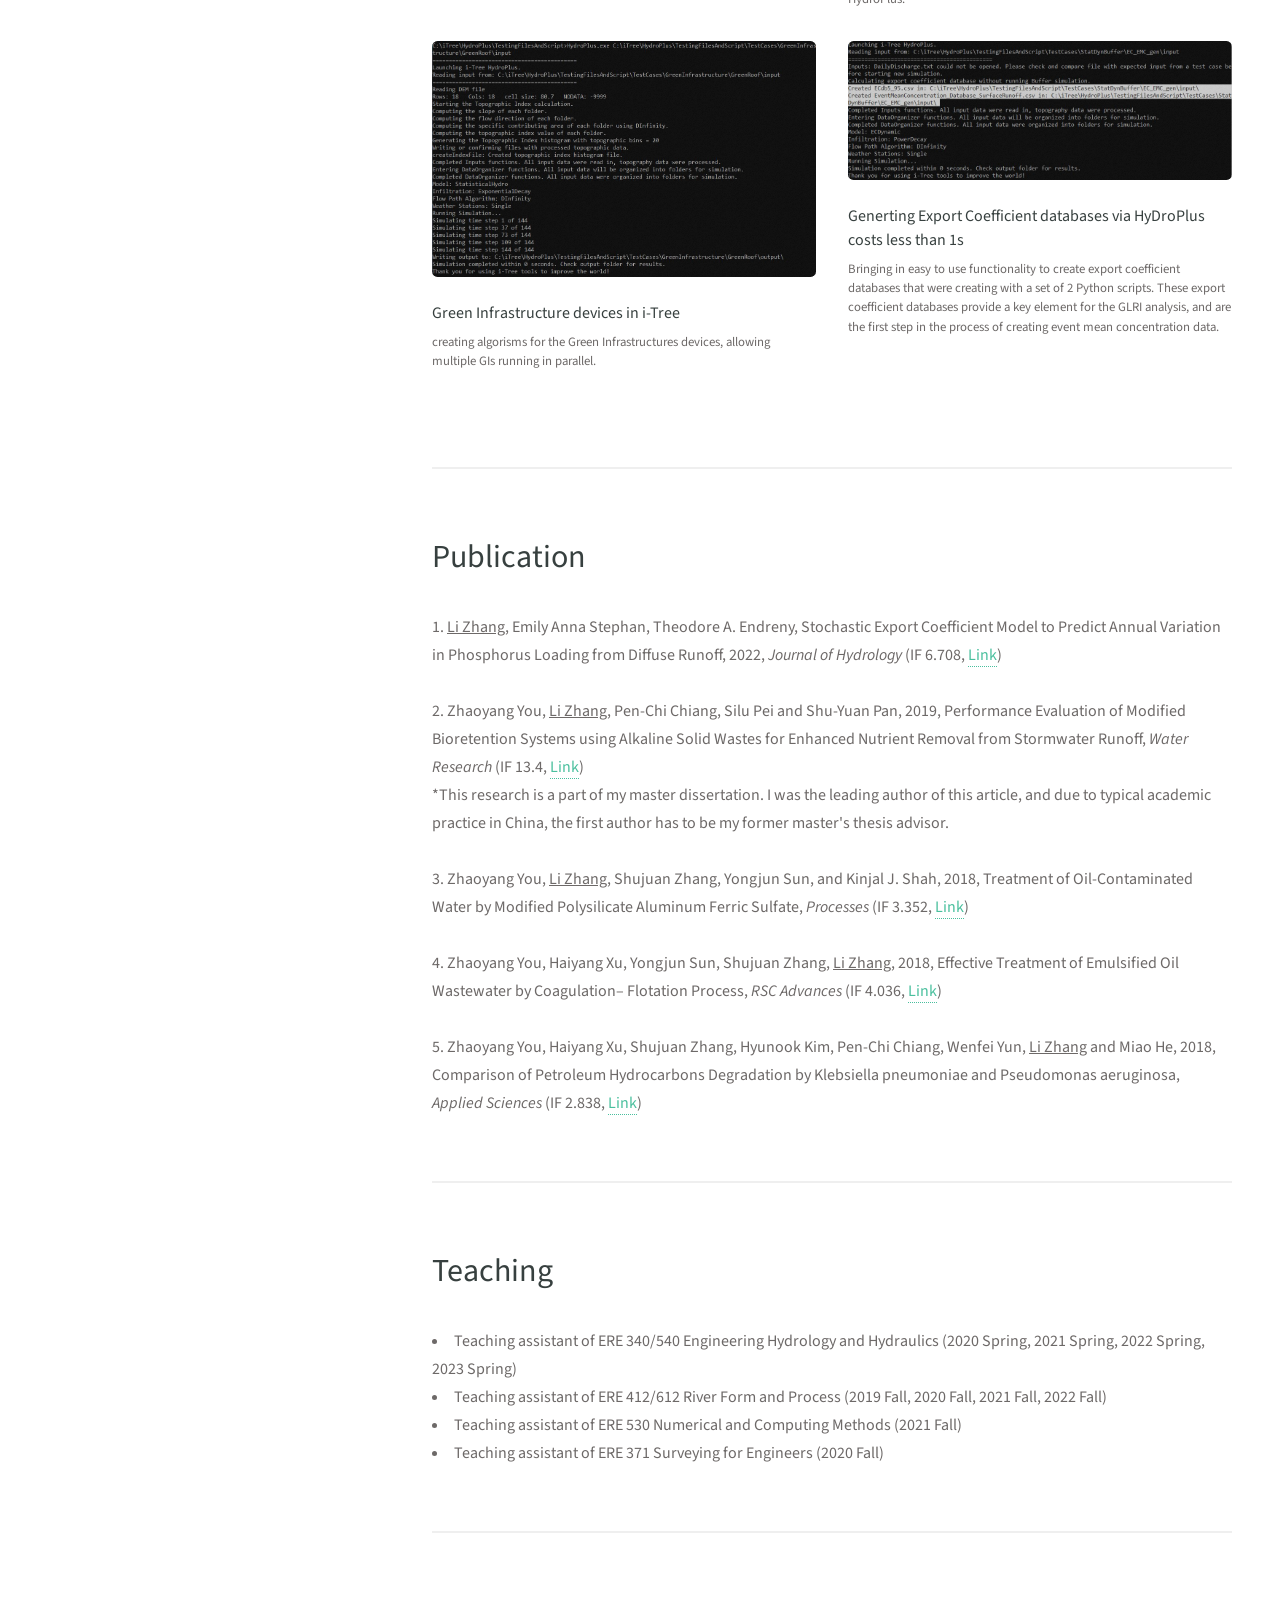
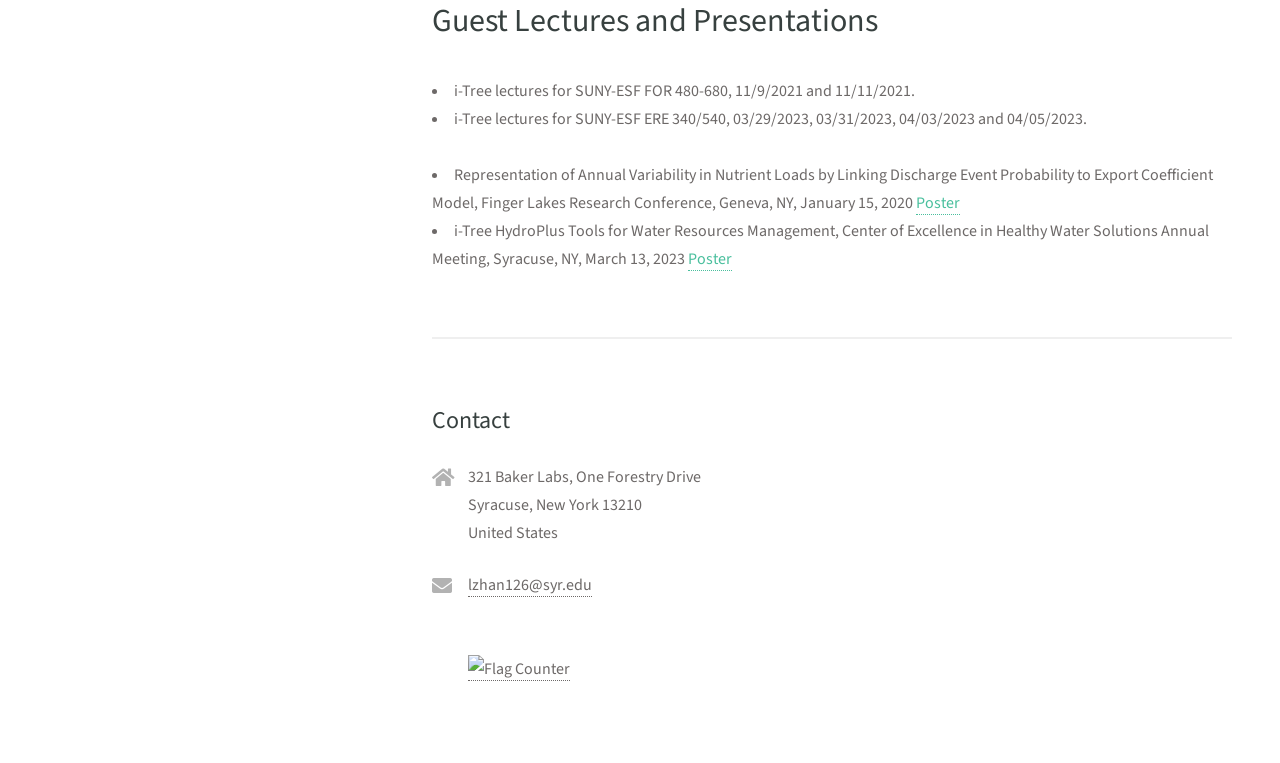
==== commit 776605e1: "Add flagcounter to the end" ====
--- a/index.html
+++ b/index.html
@@ -232,13 +232,15 @@
 									</li>-->
 									<li>
 										<h3 class="icon solid fa-envelope"><span class="label">Email</span></h3>
-										<a href="#">lzhan126@syr.edu</a>
+										<a href="#">lzhan126@syr.edu</a><br /><br /><br />
+										<a href="http://s11.flagcounter.com/more/b0f"><img src="https://s11.flagcounter.com/count/b0f/bg_FFFFFF/txt_424242/border_CCCCCC/columns_3/maxflags_9/viewers_0/labels_0/pageviews_0/flags_0/percent_0/" alt="Flag Counter" border="0"></a>
 									</li>
 								</ul>
 							</div>
 						</div>
 					</section>
 
+					
 				<!-- Four -->
 				<!--
 					<section id="four">
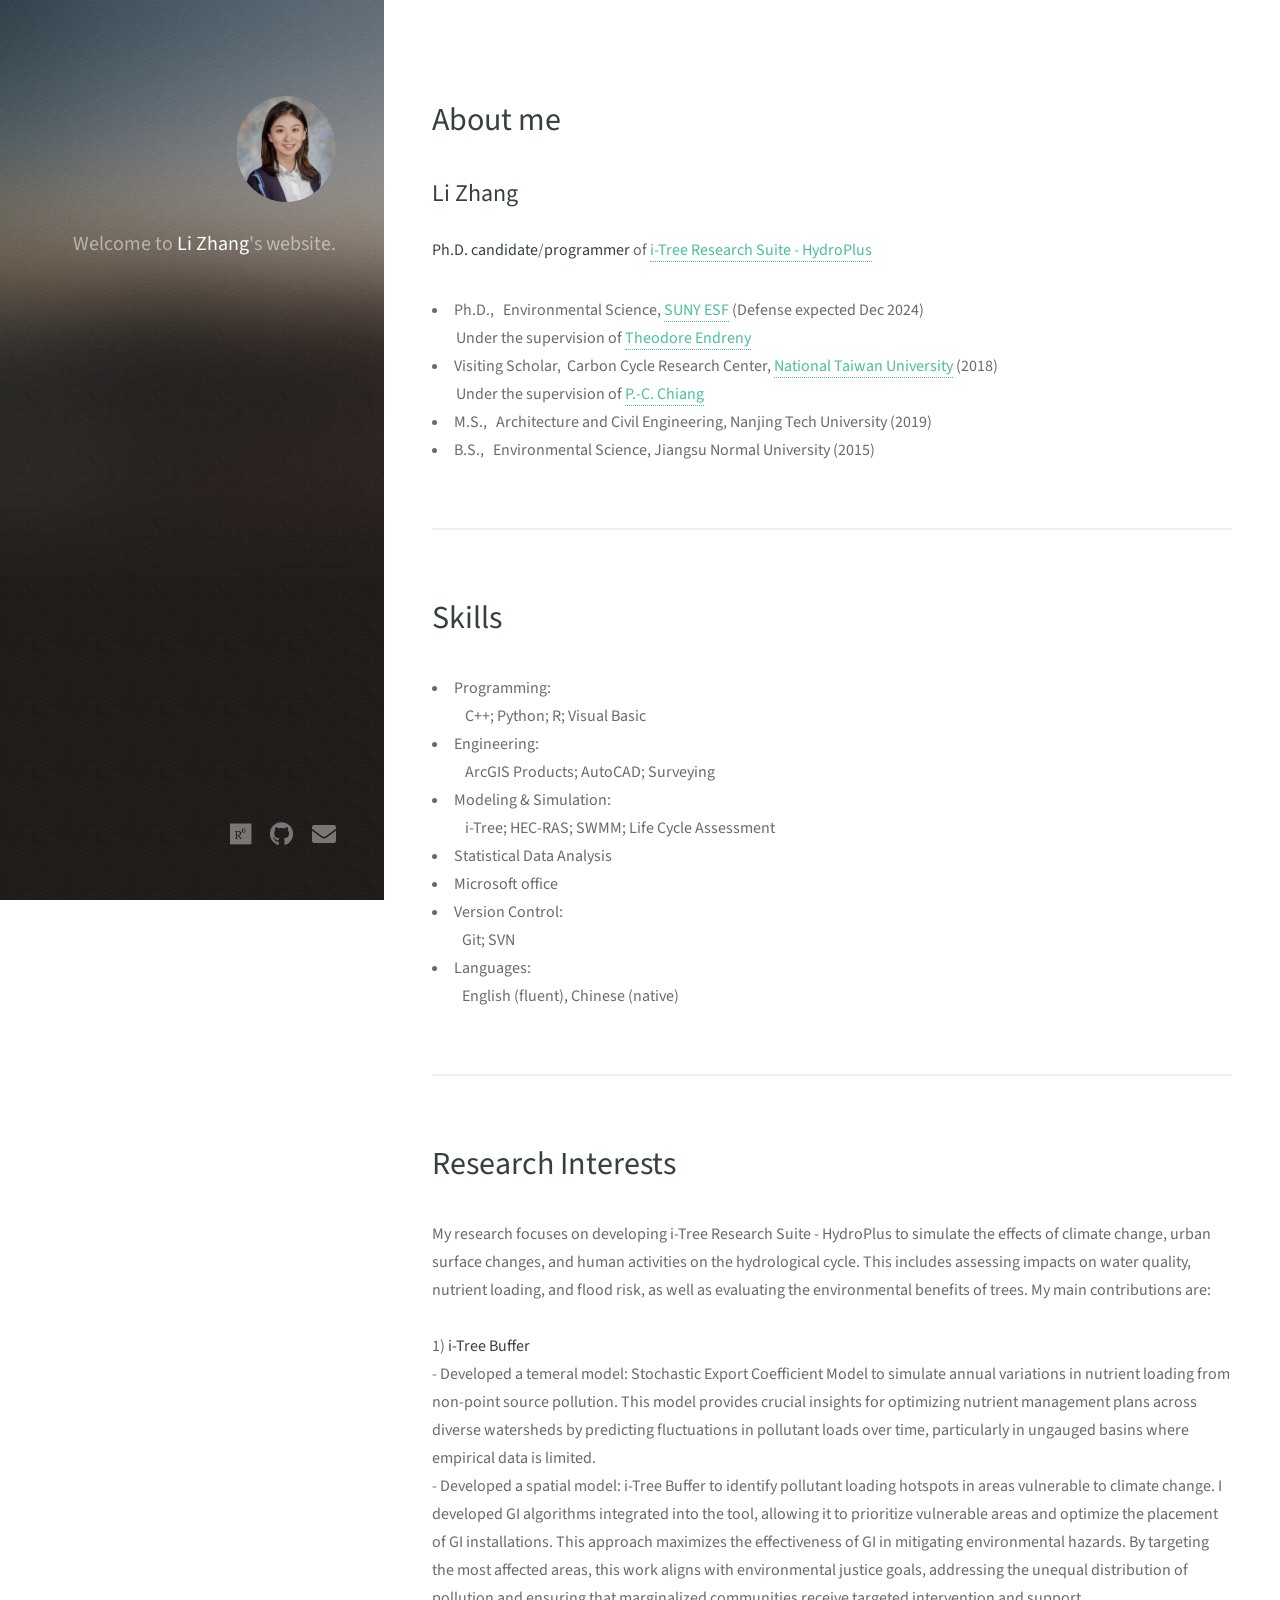
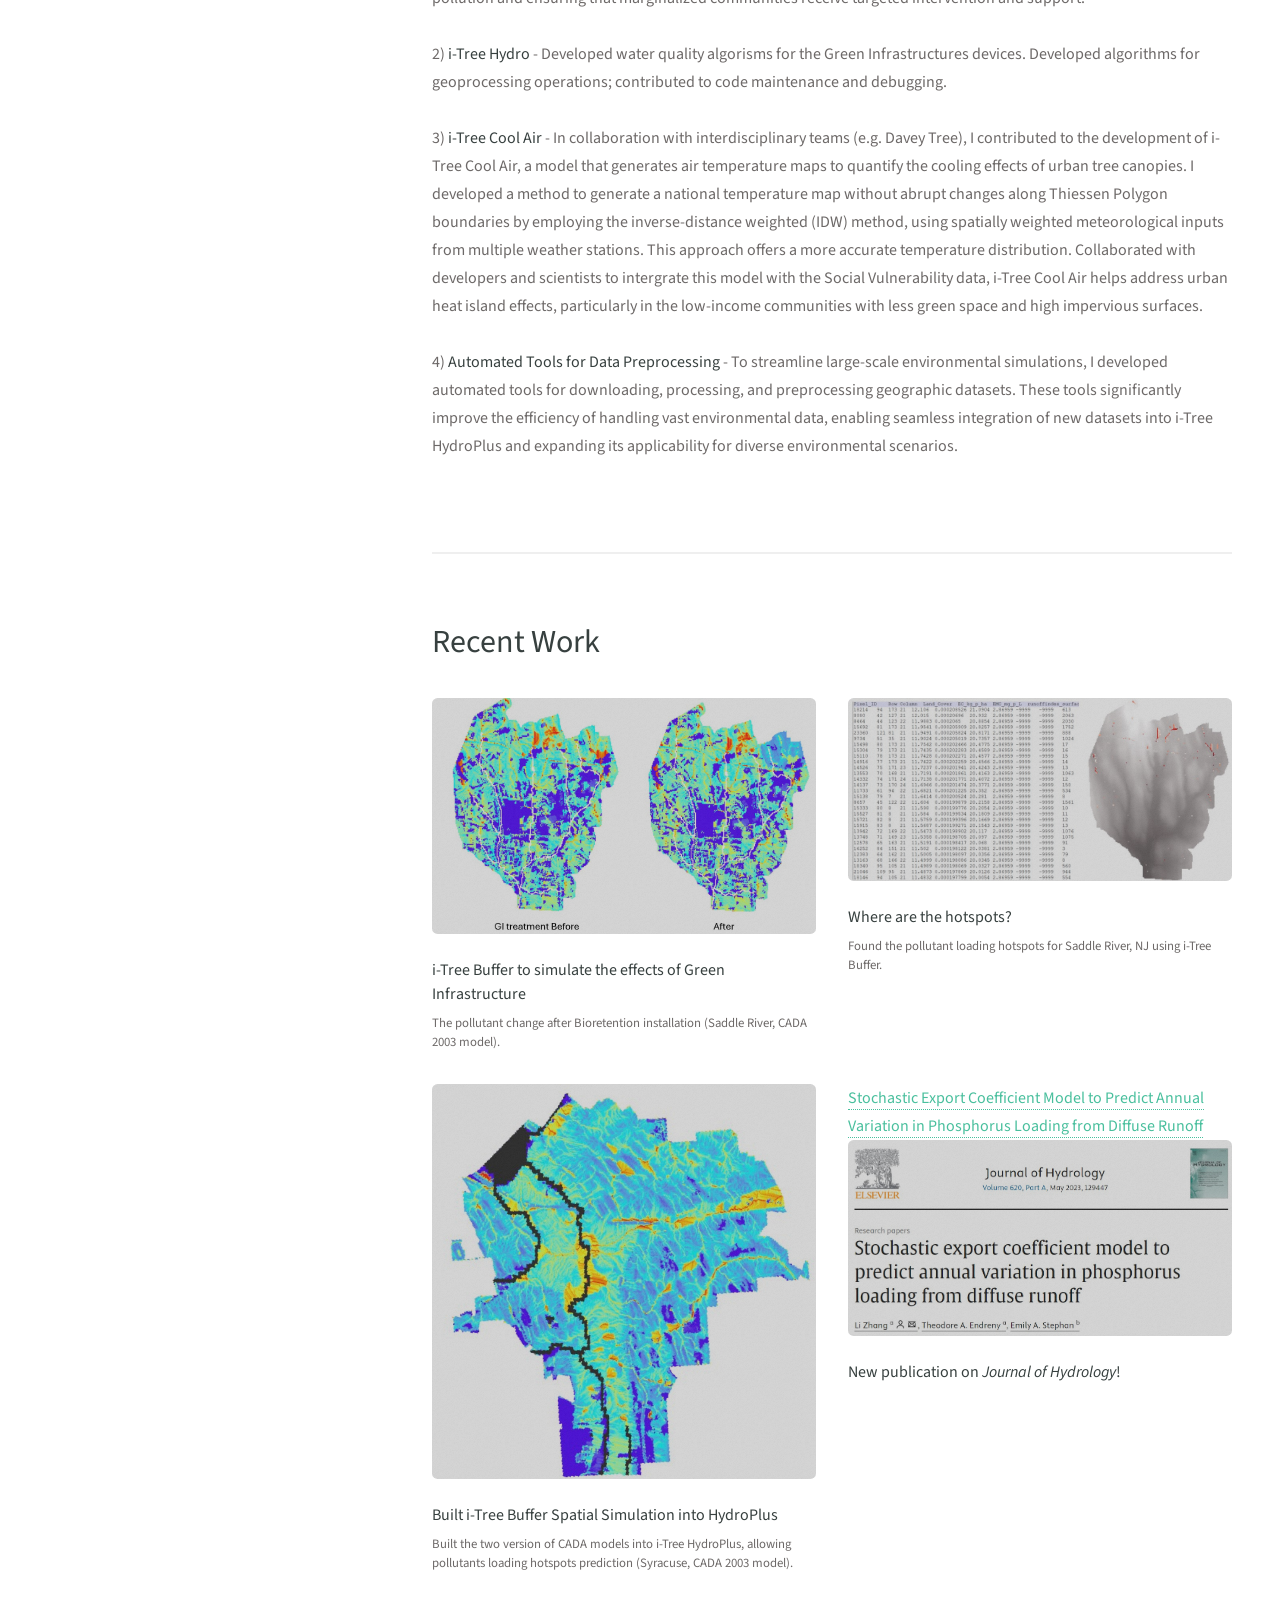
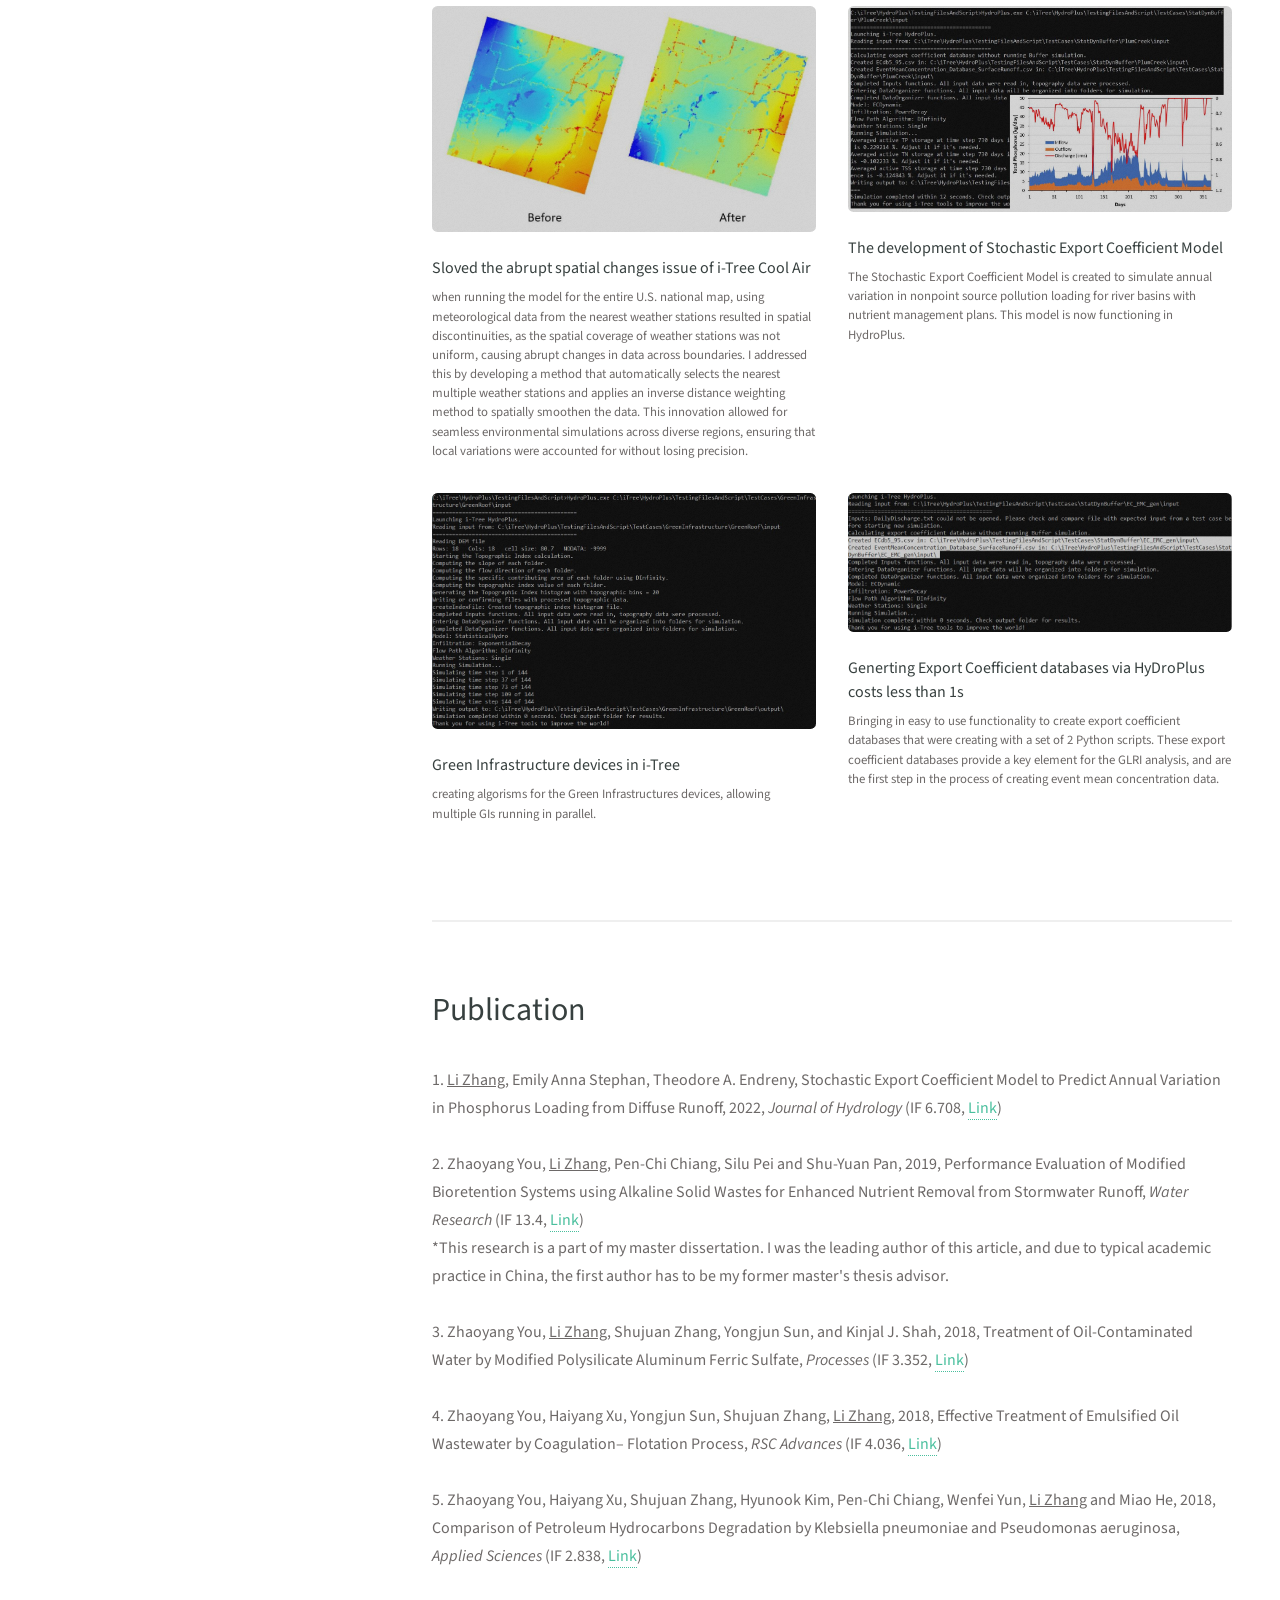
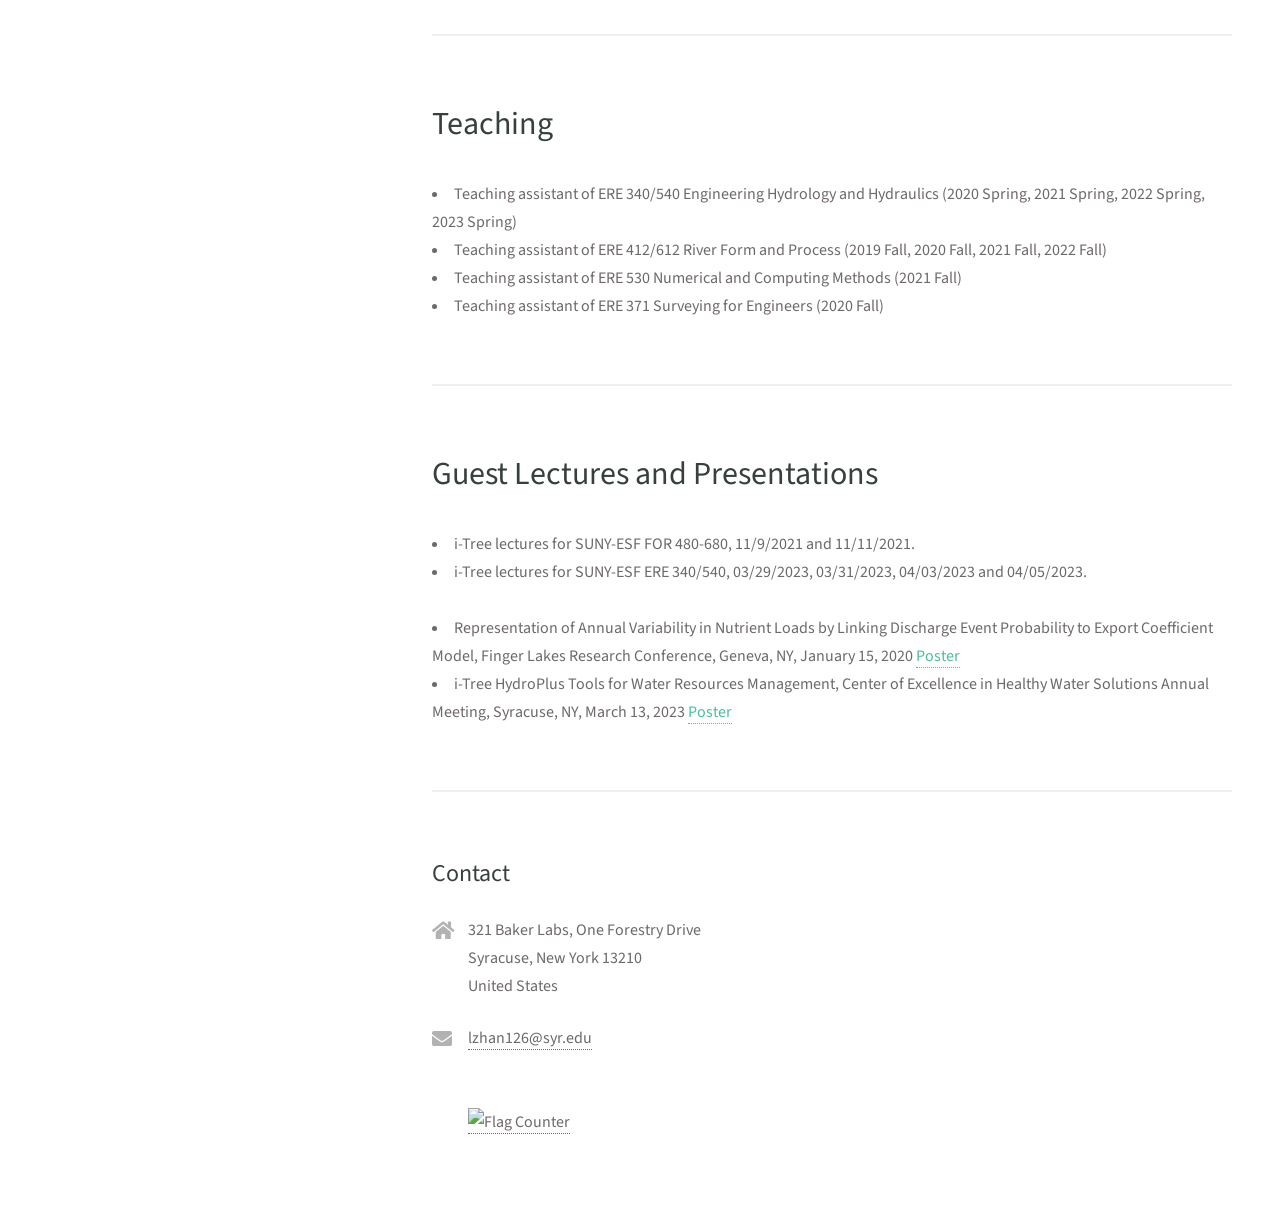
==== commit bc36102a: "Update research interests and skills." ====
--- a/index.html
+++ b/index.html
@@ -49,12 +49,14 @@
 						   &nbsp;&nbsp;&nbsp;&nbsp;&nbsp;&nbsp;&nbsp;&nbsp;&nbsp;&nbsp; C++; Python; R; Visual Basic<br />
 						   <li>Engineering:</li>
 						   &nbsp;&nbsp;&nbsp;&nbsp;&nbsp;&nbsp;&nbsp;&nbsp;&nbsp;&nbsp; ArcGIS Products; AutoCAD; Surveying<br />
-						   <li>Modeling:</li>
-						   &nbsp;&nbsp;&nbsp;&nbsp;&nbsp;&nbsp;&nbsp;&nbsp;&nbsp;&nbsp; i-Tree; HEC-RAS; SWMM<br />
+						   <li>Modeling & Simulation:</li>
+						   &nbsp;&nbsp;&nbsp;&nbsp;&nbsp;&nbsp;&nbsp;&nbsp;&nbsp;&nbsp; i-Tree; HEC-RAS; SWMM; Life Cycle Assessment<br />
 						   <li>Statistical Data Analysis</li>
 						   <li>Microsoft office</li>
 						   <li>Version Control:</li>
 						    &nbsp;&nbsp;&nbsp;&nbsp;&nbsp;&nbsp;&nbsp;&nbsp;&nbsp;&nbsp;Git; SVN
+						   <li>Languages:</li>  
+						   &nbsp;&nbsp;&nbsp;&nbsp;&nbsp;&nbsp;&nbsp;&nbsp;&nbsp;&nbsp;English (fluent), Chinese (native)
 
 						</p>
 						<!-- <ul class="actions">
@@ -72,20 +74,30 @@
 						to simulate the effects of climate change, urban surface changes, and human activities on the hydrological cycle. 
 						This includes assessing impacts on water quality, nutrient loading, and flood risk, as well as evaluating the environmental benefits of trees.
 						 My main contributions are:<br /><br />
-						1)<strong> i-Tree Buffer</strong> <br /> - Developed a temeral model: Stochastic Export Coefficient Model which can 
-						simulate annual variation in nutrients loading from Non-Point Source pollution to assist 
-						with nutrient management plans for river basins. <br />
-						- Developed a spatial model: i-Tree Buffer to generate pollutant loading hotspot maps and optimize the placement of green infrastructure (GI). 
-						Enhanced i-Tree Buffer to simulate the effects of GI, contributing to water quality improvements in urban areas vulnerable to climate change.<br />
-						- Developed Python tools for automated data downloading and geographic data preprocessing.<br /><br />
+						1)<strong> i-Tree Buffer</strong> <br /> - Developed a temeral model: 
+						Stochastic Export Coefficient Model to simulate annual variations in nutrient loading from non-point source pollution. 
+						This model provides crucial insights for optimizing nutrient management plans across diverse watersheds by predicting fluctuations 
+						in pollutant loads over time, particularly in ungauged basins where empirical data is limited. <br />
+						- Developed a spatial model: i-Tree Buffer to identify pollutant loading hotspots in areas vulnerable to climate change.
+						I developed GI algorithms integrated into the tool, allowing it to prioritize vulnerable areas and optimize the placement 
+						of GI installations. This approach maximizes the effectiveness of GI in mitigating environmental hazards. By targeting the 
+						most affected areas, this work aligns with environmental justice goals, addressing the unequal distribution of pollution 
+						and ensuring that marginalized communities receive targeted intervention and support.<br /><br />
 						 
-						2)<strong> i-Tree Hydro</strong> - Developed water quality algorisms for the Green Infrastructures devices.  Developed algorithms for map coordinate system projections; 
-						contributed to code maintenance and debugging.<br /><br />
+						2)<strong> i-Tree Hydro</strong> - Developed water quality algorisms for the Green Infrastructures devices.  Developed algorithms for 
+						geoprocessing operations; contributed to code maintenance and debugging.<br /><br />
 						
-						3)<strong> i-Tree Cool Air</strong> - Developed a method to generate a national temperature map without abrupt changes along Thiessen Polygon boundaries by 
+						3)<strong> i-Tree Cool Air</strong> - In collaboration with interdisciplinary teams (e.g. Davey Tree), I contributed to the development of i-Tree Cool Air, 
+						a model that generates air temperature maps to quantify the cooling effects of urban tree canopies. 
+						I developed a method to generate a national temperature map without abrupt changes along Thiessen Polygon boundaries by 
 						employing the inverse-distance weighted (IDW) method, using spatially weighted meteorological inputs from multiple weather stations. 
-						This approach offers a more accurate temperature distribution. Collaborated with developers and scientists to integrate i-Tree Buffer and i-Tree Cool Air, 
-						supporting climate resilience and environmental justice efforts.<br /><br />
+						This approach offers a more accurate temperature distribution. Collaborated with developers and scientists to intergrate this model with the 
+						Social Vulnerability data, i-Tree Cool Air helps address urban heat island effects, particularly in the low-income communities with less green 
+						space and high impervious surfaces.<br /><br />
+						
+						4)<strong> Automated Tools for Data Preprocessing</strong> - To streamline large-scale environmental simulations, I developed automated tools for 
+						downloading, processing, and preprocessing geographic datasets. These tools significantly improve the efficiency of handling vast environmental 
+						data, enabling seamless integration of new datasets into i-Tree HydroPlus and expanding its applicability for diverse environmental scenarios.<br /><br />
 						
 						</p>
 						<!-- <ul class="actions">
@@ -127,7 +139,13 @@
 							<article class="col-6 col-12-xsmall work-item">
 								<a href="images/thumbs/mapcombine.jpg" class="image fit thumb"><img src="images/thumbs/mapcombine.jpg" alt="" /></a>
 								<h3> Sloved the abrupt spatial changes issue of i-Tree Cool Air  </h3>
-								<p>Help generating a national map without abrupt temperature changes along the Thiessen Polygon boundaries.</p>
+								<p>when running the model for the entire U.S. national map, using meteorological data from the nearest weather stations 
+									resulted in spatial discontinuities, as the spatial coverage of weather stations was not 
+									uniform, causing abrupt changes in data across boundaries. I addressed this by developing 
+									a method that automatically selects the nearest multiple weather stations and applies an 
+									inverse distance weighting method to spatially smoothen the data. This innovation allowed 
+									for seamless environmental simulations across diverse regions, ensuring that local 
+									variations were accounted for without losing precision.</p>
 							</article>
 							
 							<article class="col-6 col-12-xsmall work-item">
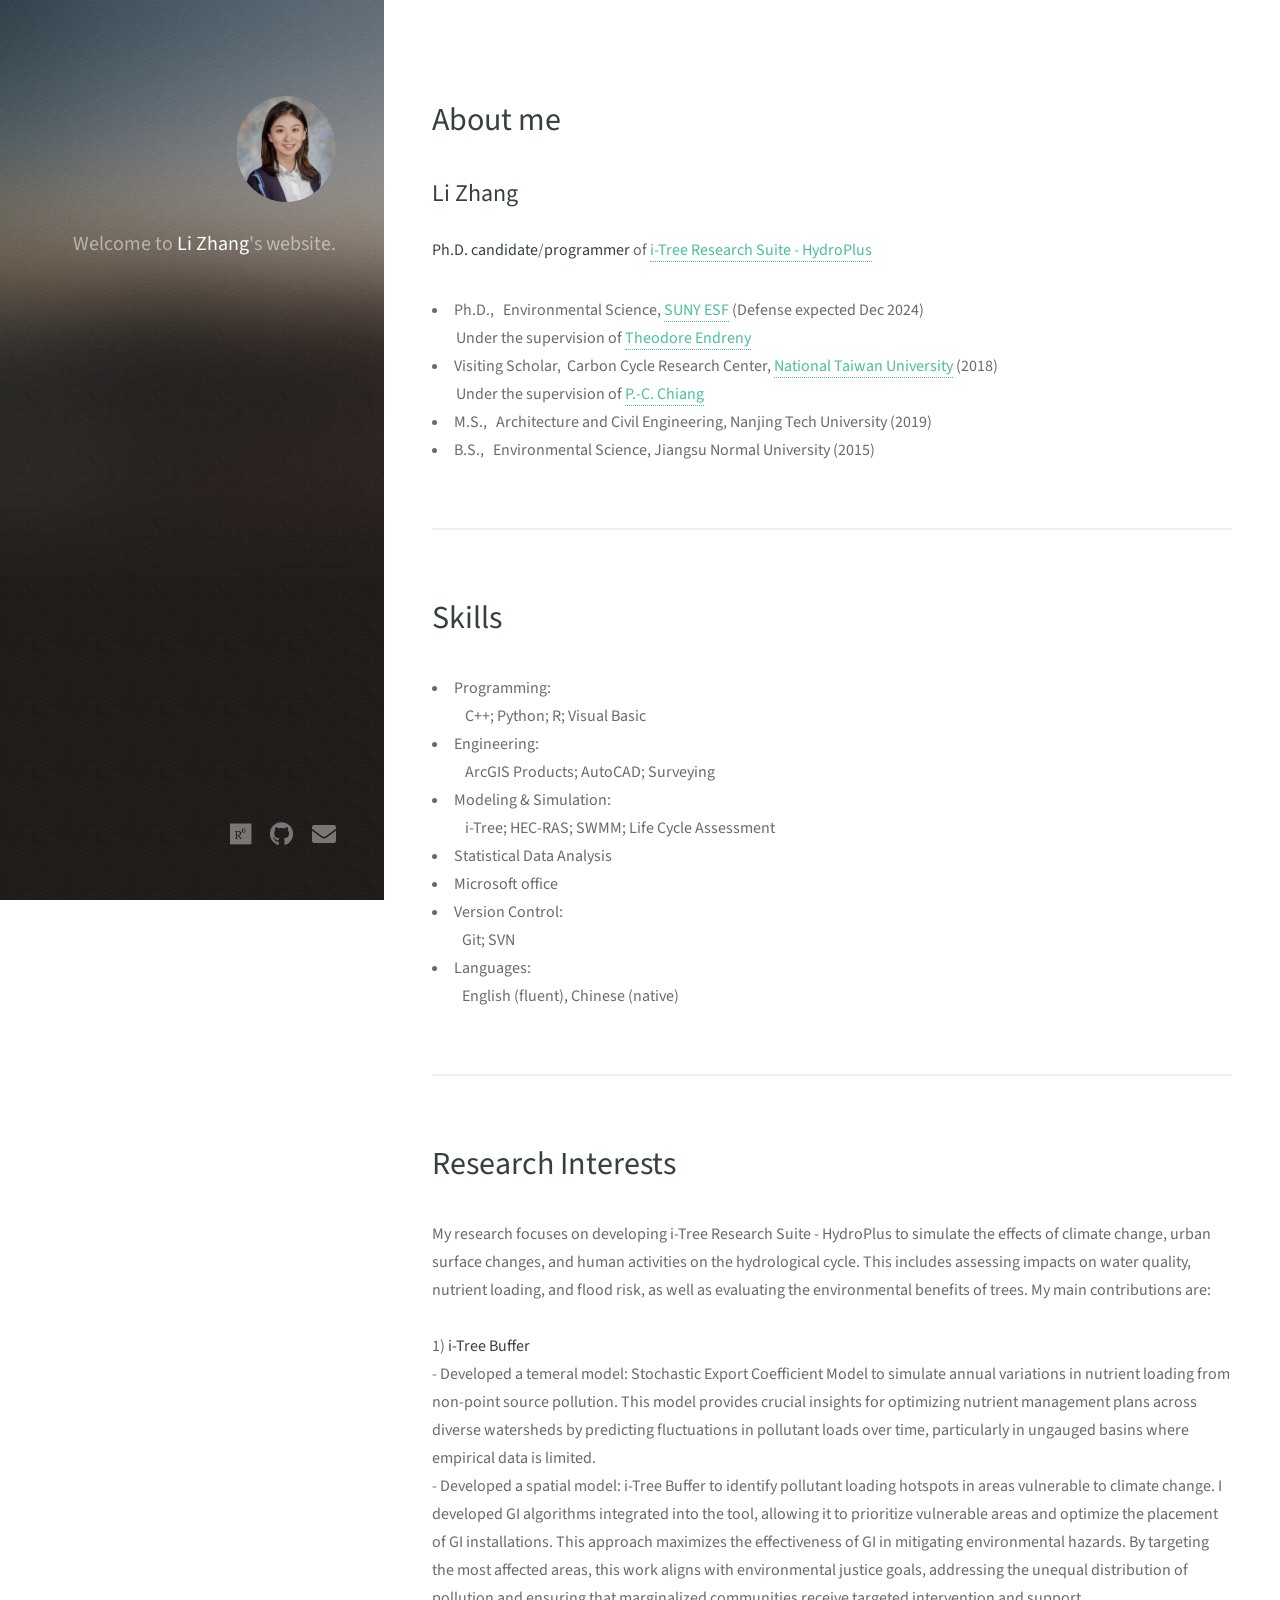
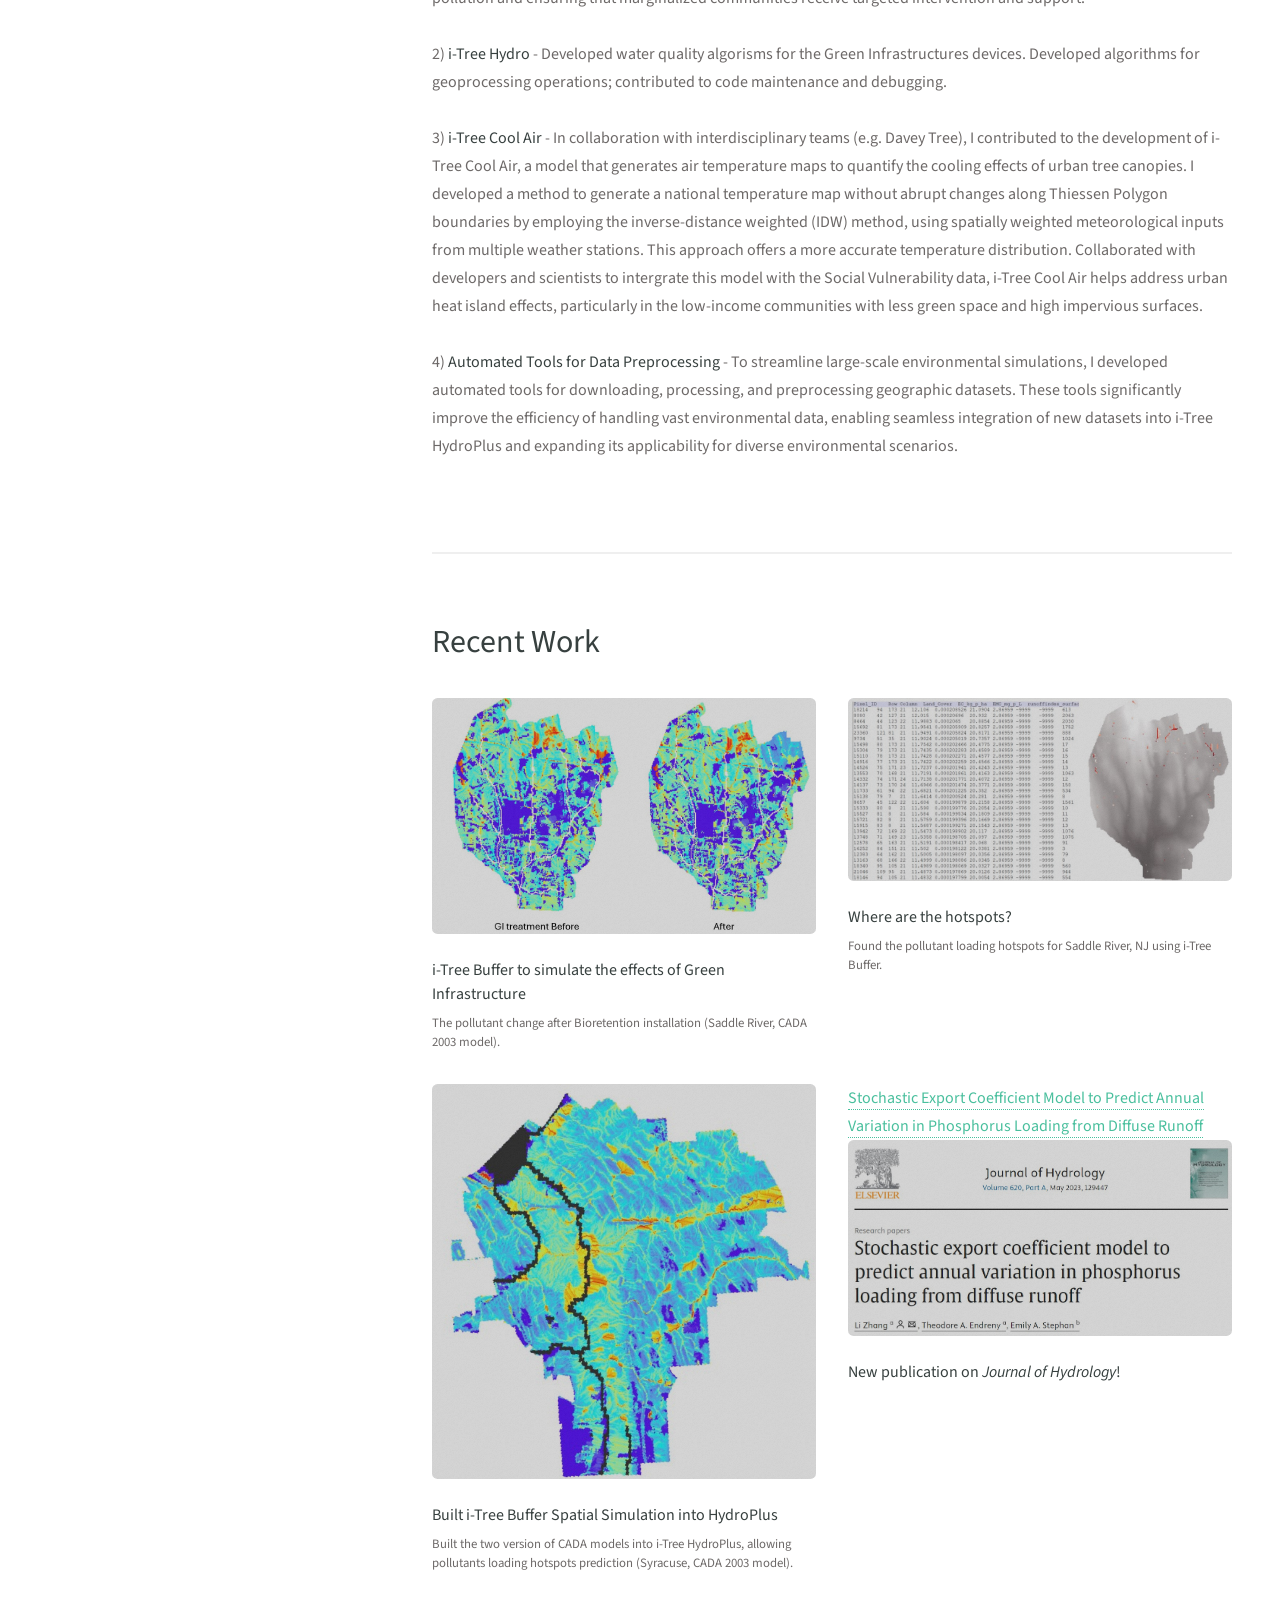
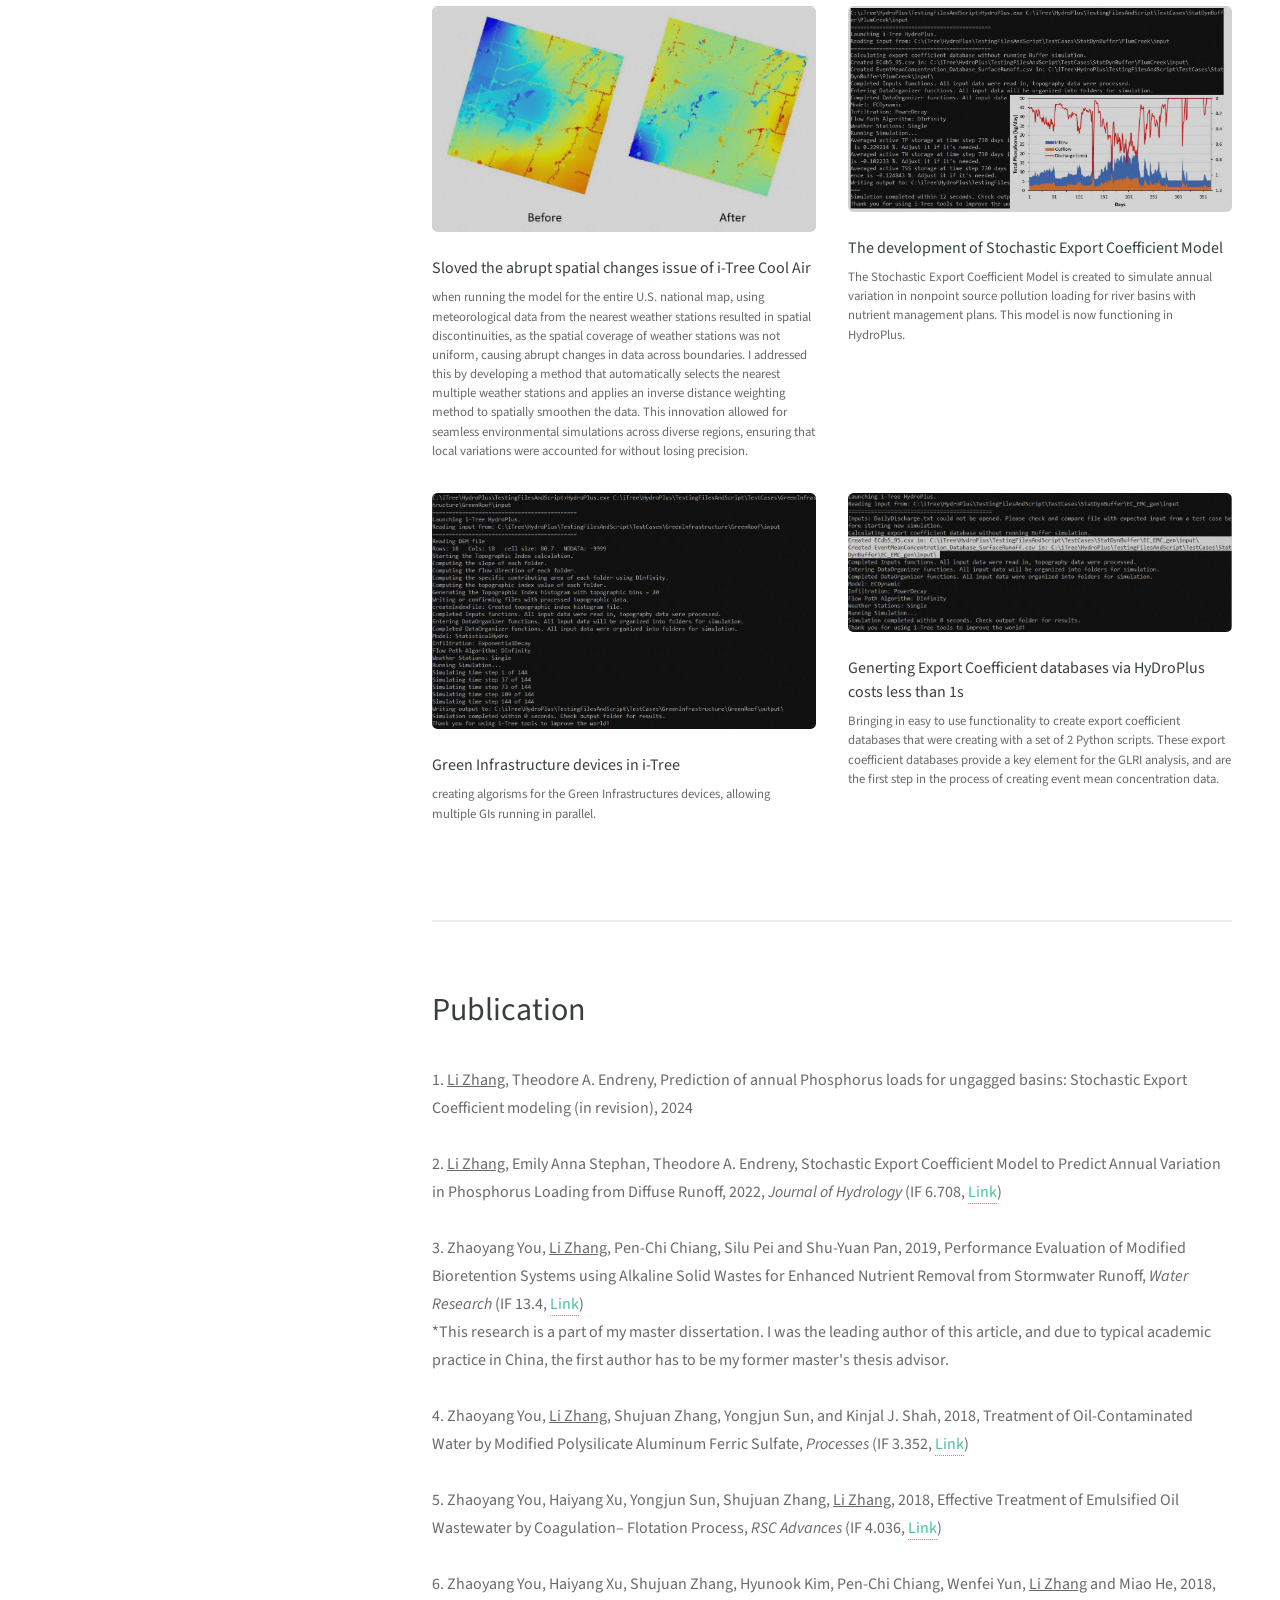
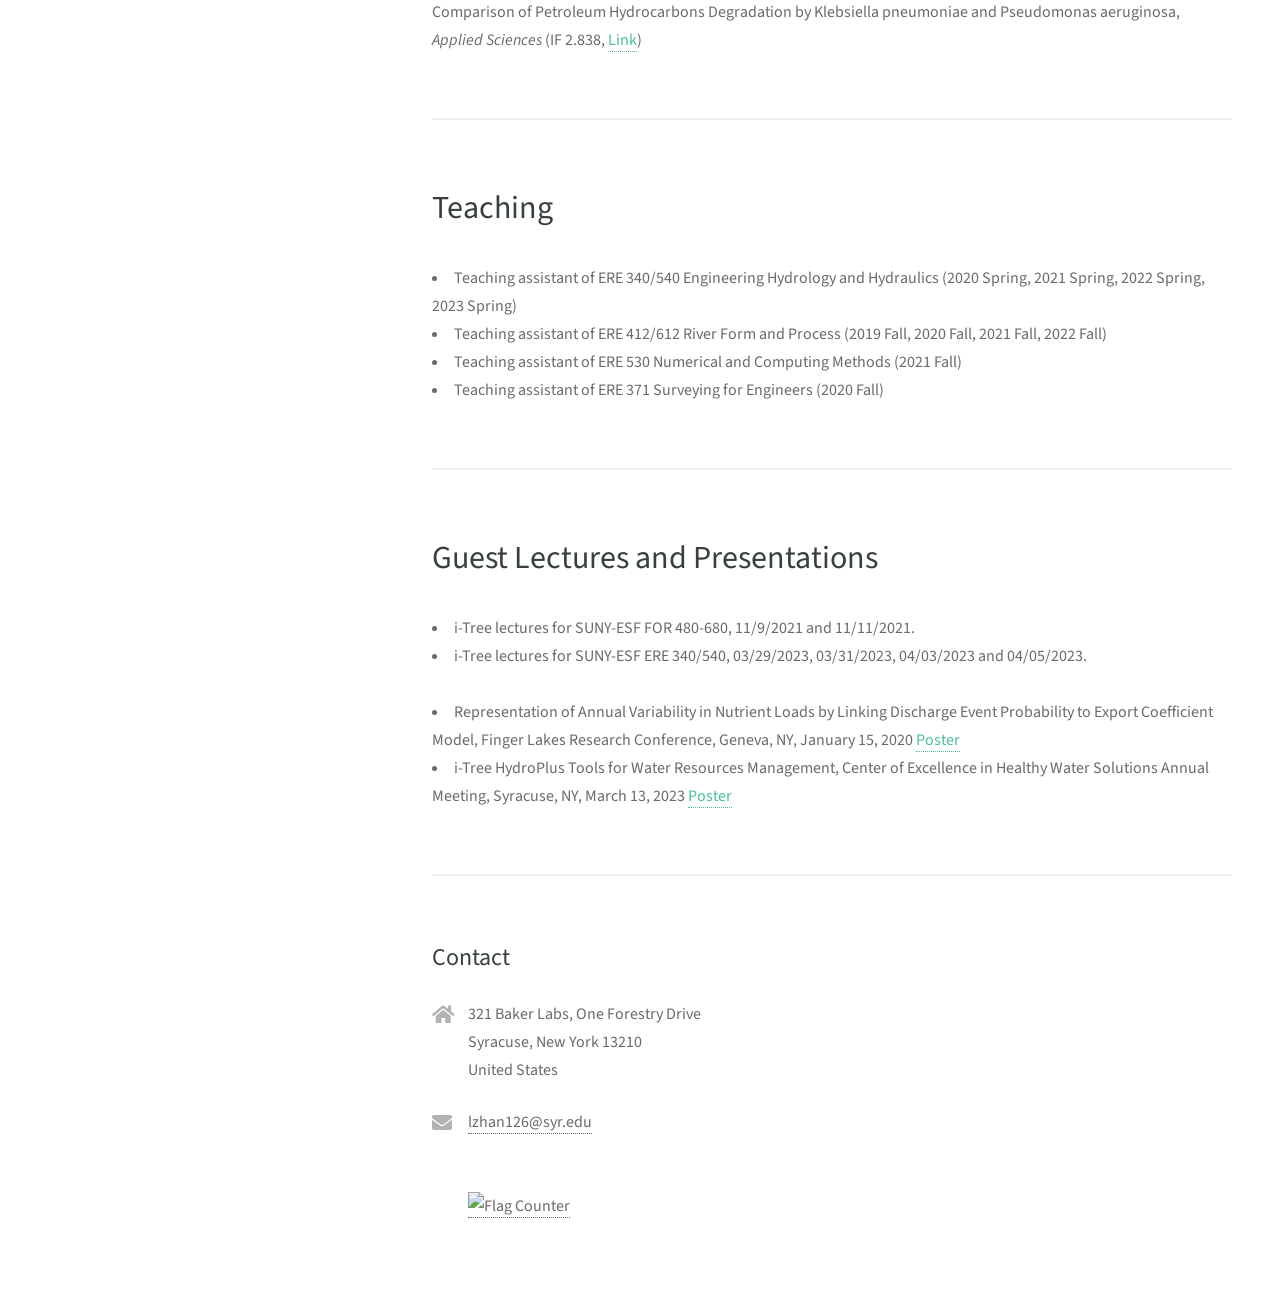
==== commit 90641946: "update the publication" ====
--- a/index.html
+++ b/index.html
@@ -176,12 +176,14 @@
 						<header class="major">
 							<h2>Publication </h2>
 						</header>
-						<p>1.	<u>Li Zhang</u>, Emily Anna Stephan, Theodore A. Endreny, Stochastic Export Coefficient Model to Predict Annual Variation in Phosphorus Loading from Diffuse Runoff, 2022, <i>Journal of Hydrology</i> (IF 6.708, <a herf="https://doi.org/10.1016/j.jhydrol.2023.129447">Link</a>) <br /><br />
-						2.	Zhaoyang You, <u>Li Zhang</u>, Pen-Chi Chiang, Silu Pei and Shu-Yuan Pan, 2019, Performance Evaluation of Modified Bioretention Systems using Alkaline Solid Wastes for Enhanced Nutrient Removal from Stormwater Runoff, <i>Water Research</i> (IF 13.4, <a href="https://www.sciencedirect.com/science/article/abs/pii/S0043135419305032">Link</a>) <br />
+						<p>
+						1.	<u>Li Zhang</u>, Theodore A. Endreny, Prediction of annual Phosphorus loads for ungagged basins: Stochastic Export Coefficient modeling (in revision), 2024<br /><br />
+						2. <u>Li Zhang</u>, Emily Anna Stephan, Theodore A. Endreny, Stochastic Export Coefficient Model to Predict Annual Variation in Phosphorus Loading from Diffuse Runoff, 2022, <i>Journal of Hydrology</i> (IF 6.708, <a herf="https://doi.org/10.1016/j.jhydrol.2023.129447">Link</a>) <br /><br />
+						3.	Zhaoyang You, <u>Li Zhang</u>, Pen-Chi Chiang, Silu Pei and Shu-Yuan Pan, 2019, Performance Evaluation of Modified Bioretention Systems using Alkaline Solid Wastes for Enhanced Nutrient Removal from Stormwater Runoff, <i>Water Research</i> (IF 13.4, <a href="https://www.sciencedirect.com/science/article/abs/pii/S0043135419305032">Link</a>) <br />
 						*This research is a part of my master dissertation. I was the leading author of this article, and due to typical academic practice in China, the first author has to be my former master's thesis advisor.<br /><br />
-						3.	Zhaoyang You, <u>Li Zhang</u>, Shujuan Zhang, Yongjun Sun, and Kinjal J. Shah, 2018, Treatment of Oil-Contaminated Water by Modified Polysilicate Aluminum Ferric Sulfate, <i>Processes</i> (IF 3.352, <a href="https://www.mdpi.com/2227-9717/6/7/95"> Link</a>)<br /><br />
-						4.	Zhaoyang You, Haiyang Xu, Yongjun Sun, Shujuan Zhang, <u>Li Zhang</u>, 2018, Effective Treatment of Emulsified Oil Wastewater by Coagulation– Flotation Process, <i>RSC Advances</i> (IF 4.036, <a href="https://pubs.rsc.org/en/content/articlelanding/2018/ra/c8ra06565a">Link</a>)<br /><br />
-						5.	Zhaoyang You, Haiyang Xu, Shujuan Zhang, Hyunook Kim, Pen-Chi Chiang, Wenfei Yun, <u>Li Zhang</u> and Miao He, 2018, Comparison of Petroleum Hydrocarbons Degradation by Klebsiella pneumoniae and Pseudomonas aeruginosa, <i>Applied Sciences</i> (IF 2.838, <a href="https://www.mdpi.com/2076-3417/8/12/2551">Link</a>)
+						4.	Zhaoyang You, <u>Li Zhang</u>, Shujuan Zhang, Yongjun Sun, and Kinjal J. Shah, 2018, Treatment of Oil-Contaminated Water by Modified Polysilicate Aluminum Ferric Sulfate, <i>Processes</i> (IF 3.352, <a href="https://www.mdpi.com/2227-9717/6/7/95"> Link</a>)<br /><br />
+						5.	Zhaoyang You, Haiyang Xu, Yongjun Sun, Shujuan Zhang, <u>Li Zhang</u>, 2018, Effective Treatment of Emulsified Oil Wastewater by Coagulation– Flotation Process, <i>RSC Advances</i> (IF 4.036, <a href="https://pubs.rsc.org/en/content/articlelanding/2018/ra/c8ra06565a">Link</a>)<br /><br />
+						6.	Zhaoyang You, Haiyang Xu, Shujuan Zhang, Hyunook Kim, Pen-Chi Chiang, Wenfei Yun, <u>Li Zhang</u> and Miao He, 2018, Comparison of Petroleum Hydrocarbons Degradation by Klebsiella pneumoniae and Pseudomonas aeruginosa, <i>Applied Sciences</i> (IF 2.838, <a href="https://www.mdpi.com/2076-3417/8/12/2551">Link</a>)
 						</p>
 						<!-- <ul class="actions">
 							<li><a href="#" class="button">Learn More</a></li>
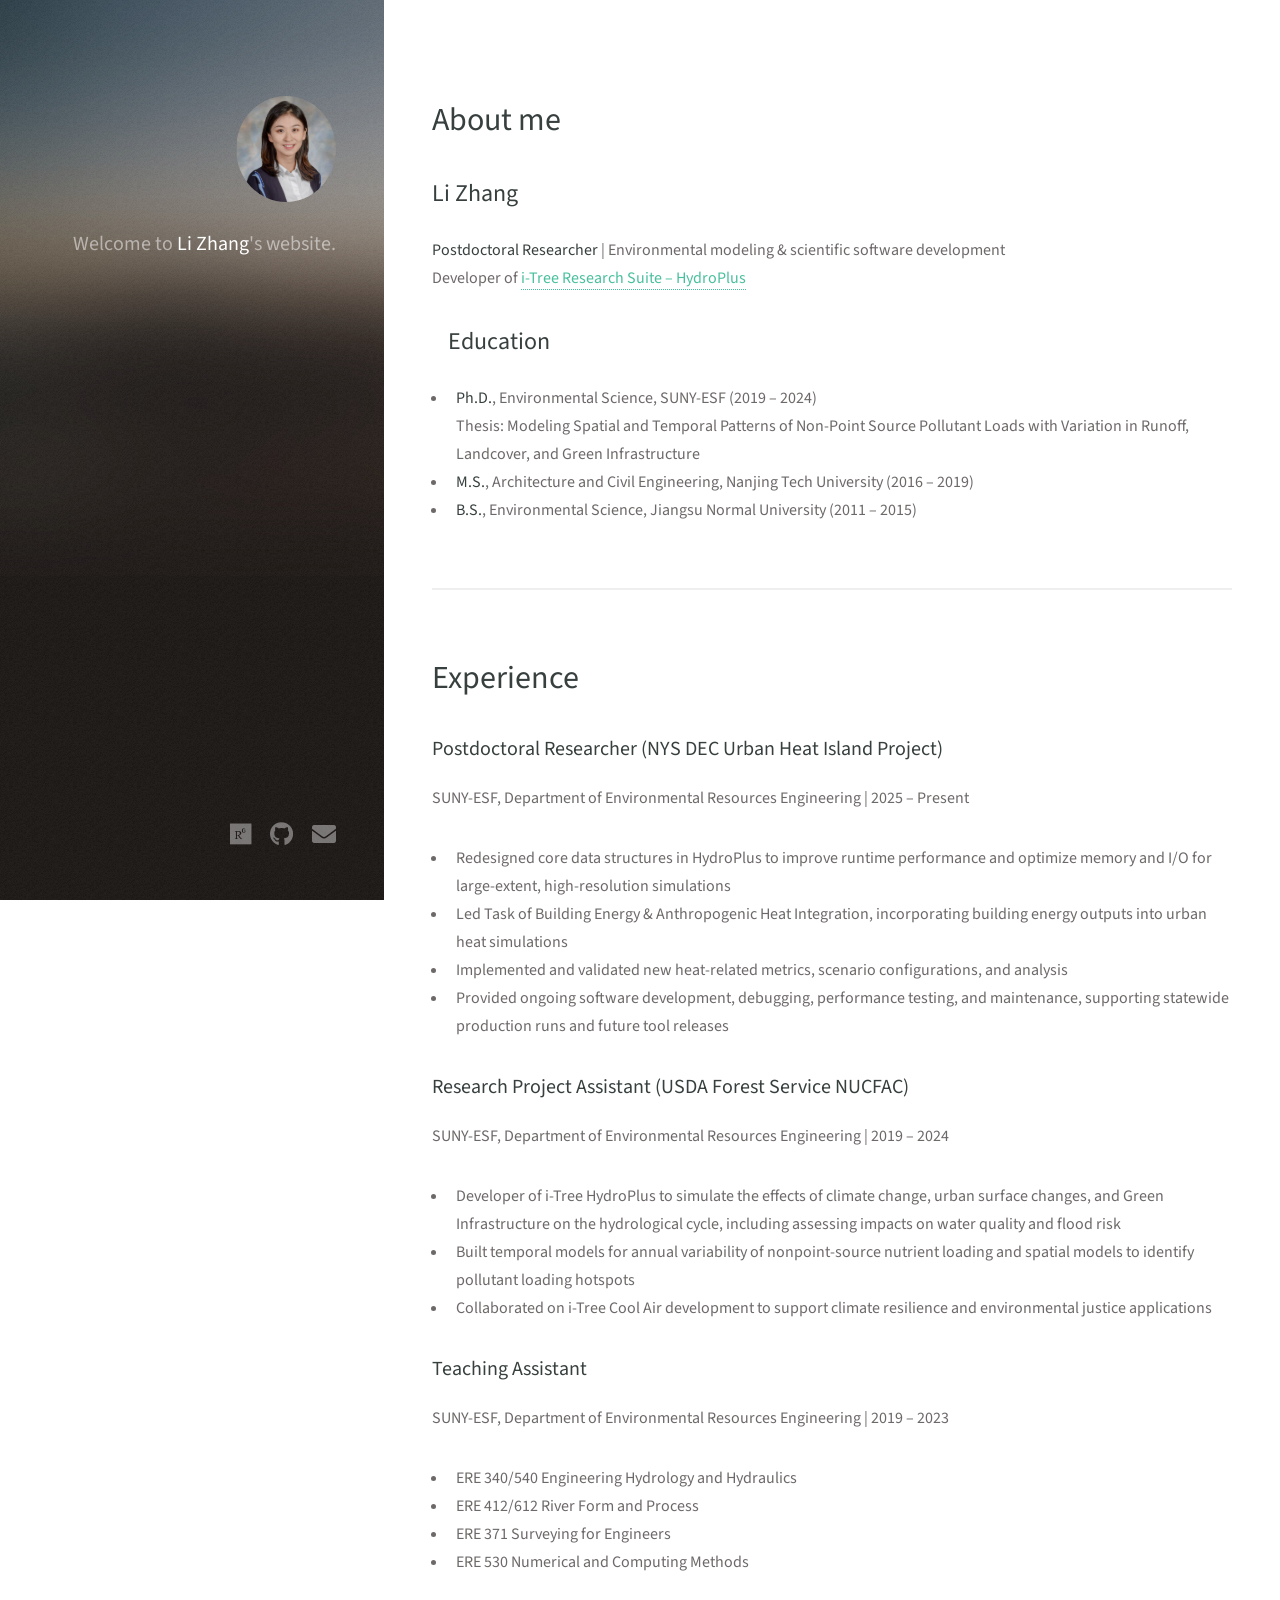
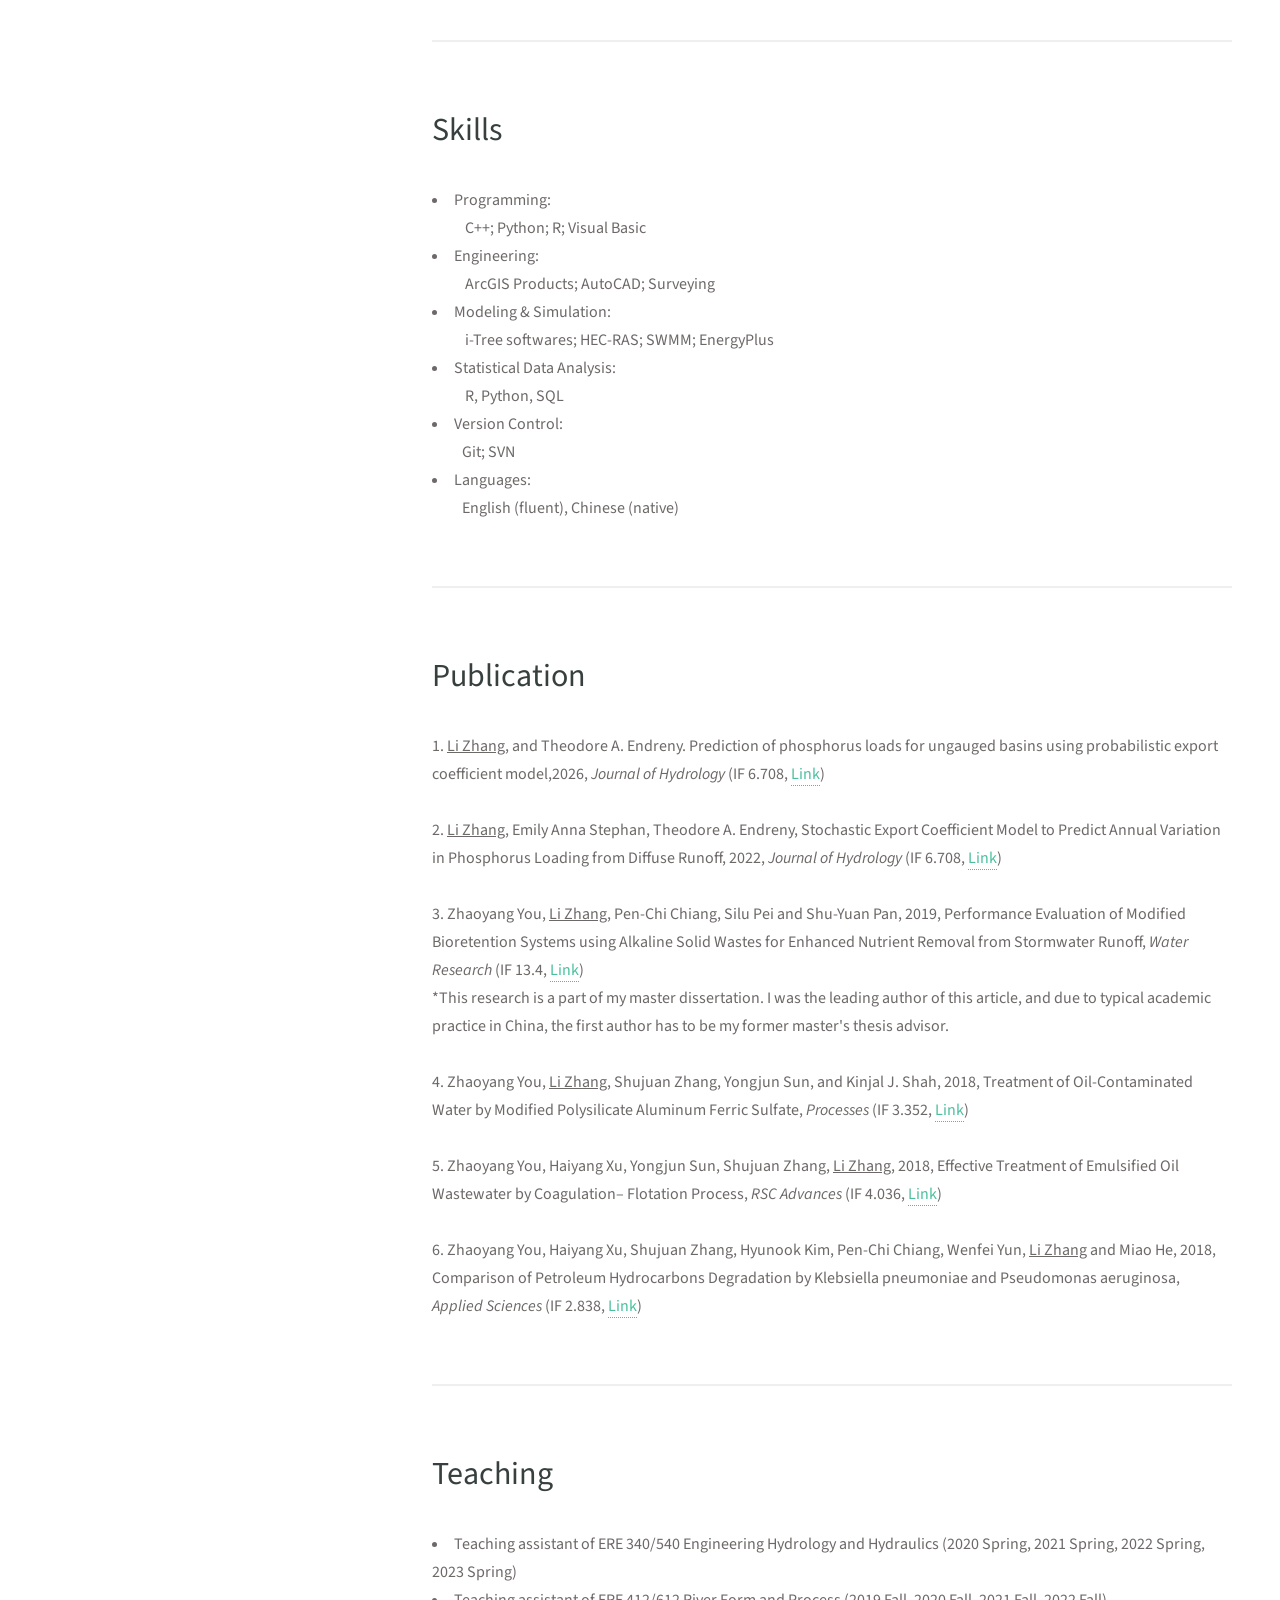
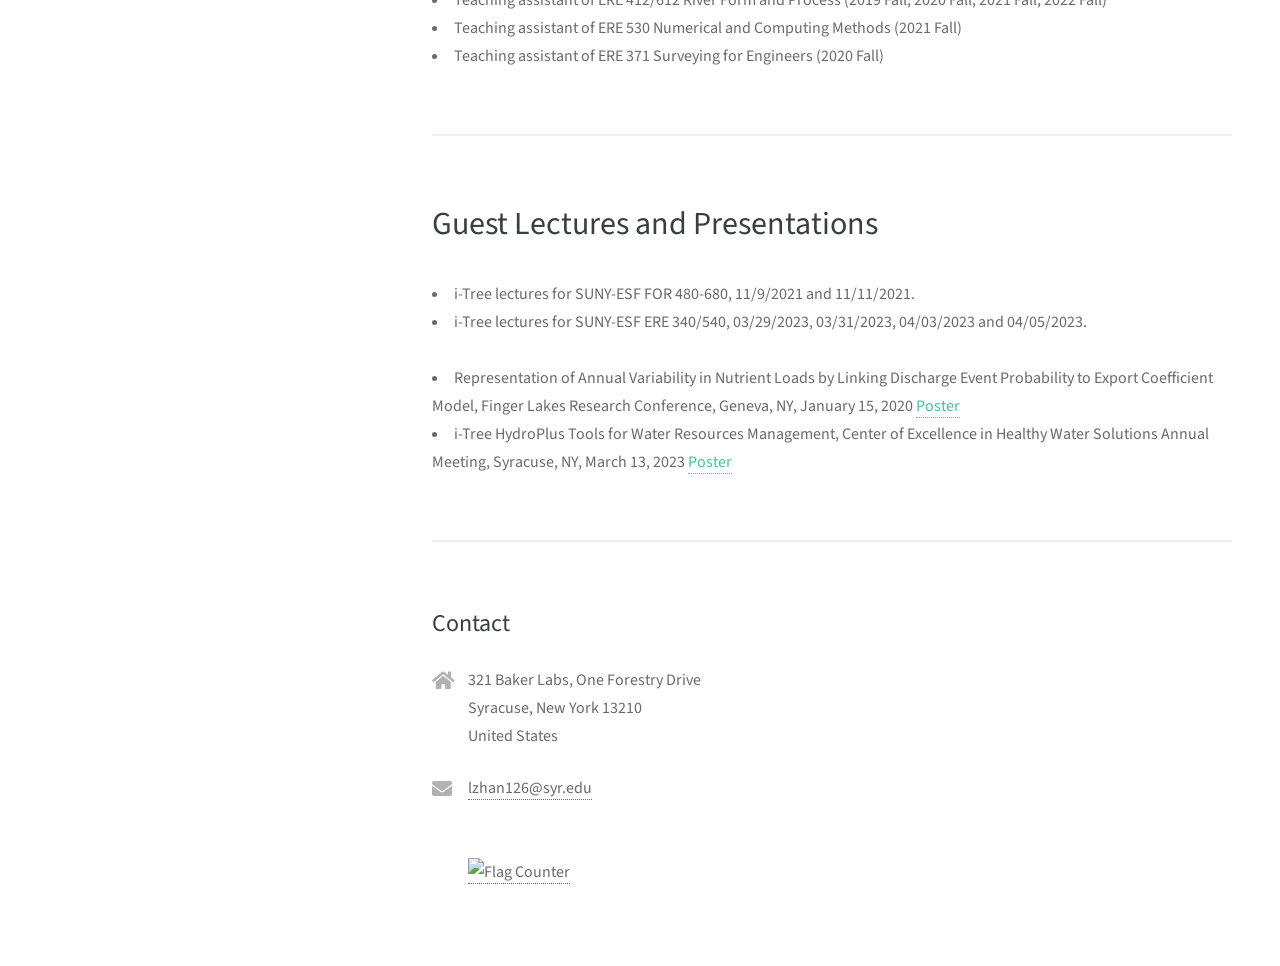
==== commit b6eb4f03: "updated experience, publication, skills" ====
--- a/index.html
+++ b/index.html
@@ -21,24 +21,57 @@
 			<div id="main">
 				<!-- One -->
 					<section id="one">
-						<header class="major">
-							<h2>About me</h2>
-						</header>
-						<h2>Li Zhang</h2>
-						<p><b>Ph.D. candidate</b>/<b>programmer</b> of <a href="https://www.itreetools.org/tools/research-suite">i-Tree Research Suite - HydroPlus</a>
-						<li>Ph.D.,&nbsp;&nbsp;&nbsp;Environmental Science, <a href="https://www.esf.edu/">SUNY ESF</a> (Defense expected Dec 2024) <br />
-						 &nbsp;&nbsp;&nbsp;&nbsp;&nbsp;&nbsp;&nbsp;&nbsp;Under the supervision of <a href="https://www.esf.edu/faculty/endreny/">Theodore Endreny</a></li>
-						<li>Visiting Scholar,&nbsp;&nbsp;Carbon Cycle Research Center, <a href="https://www.ntu.edu.tw/english/">National Taiwan University</a> (2018)<br />
-						&nbsp;&nbsp;&nbsp;&nbsp;&nbsp;&nbsp;&nbsp;&nbsp;Under the supervision of <a href="https://enve.ntu.edu.tw/dispPageBox/giee/GieeENCP.aspx?ddsPageID=GIEETEFULL&dbid=3616163860">P.-C. Chiang</a></li>
-						<li>M.S.,&nbsp;&nbsp;&nbsp;Architecture and Civil Engineering, Nanjing Tech University (2019)</li>
-						<li>B.S.,&nbsp;&nbsp;&nbsp;Environmental Science, Jiangsu Normal University (2015)</li>
-						</p>
-						<!-- <ul class="actions">
-							<li><a href="#" class="button">Learn More</a></li>
-						</ul>-->
+					  <header class="major">
+						<h2>About me</h2>
+					  </header>
+
+					  <h2>Li Zhang</h2>
+					  <p>
+						<b>Postdoctoral Researcher</b> | Environmental modeling & scientific software development<br />
+						Developer of <a href="https://www.itreetools.org/tools/research-suite">i-Tree Research Suite – HydroPlus</a>
+					  </p>
+
+					  <ul>
+					  <h2>Education</h2>
+						<li><b>Ph.D.</b>, Environmental Science, SUNY-ESF (2019 – 2024)<br />
+						  Thesis: Modeling Spatial and Temporal Patterns of Non-Point Source Pollutant Loads with Variation in Runoff, Landcover, and Green Infrastructure
+						</li>
+						<li><b>M.S.</b>, Architecture and Civil Engineering, Nanjing Tech University (2016 – 2019)</li>
+						<li><b>B.S.</b>, Environmental Science, Jiangsu Normal University (2011 – 2015)</li>
+					  </ul>
 					</section>
 				
-
+					<section id="experience">
+					  <header class="major">
+						<h2>Experience</h2>
+					  </header>
+
+					  <h3>Postdoctoral Researcher (NYS DEC Urban Heat Island Project)</h3>
+					  <p>SUNY-ESF, Department of Environmental Resources Engineering | 2025 – Present</p>
+					  <ul>
+						<li>Redesigned core data structures in HydroPlus to improve runtime performance and optimize memory and I/O for large-extent, high-resolution simulations</li>
+						<li>Led Task of Building Energy & Anthropogenic Heat Integration, incorporating building energy outputs into urban heat simulations</li>
+						<li>Implemented and validated new heat-related metrics, scenario configurations, and analysis</li>
+						<li>Provided ongoing software development, debugging, performance testing, and maintenance, supporting statewide production runs and future tool releases</li>
+					  </ul>
+
+					  <h3>Research Project Assistant (USDA Forest Service NUCFAC)</h3>
+					  <p>SUNY-ESF, Department of Environmental Resources Engineering | 2019 – 2024</p>
+					  <ul>
+						<li>Developer of i-Tree HydroPlus to simulate the effects of climate change, urban surface changes, and Green Infrastructure on the hydrological cycle, including assessing impacts on water quality and flood risk</li>
+						<li>Built temporal models for annual variability of nonpoint-source nutrient loading and spatial models to identify pollutant loading hotspots</li>
+						<li>Collaborated on i-Tree Cool Air development to support climate resilience and environmental justice applications</li>
+					  </ul>
+
+					  <h3>Teaching Assistant</h3>
+					  <p>SUNY-ESF, Department of Environmental Resources Engineering | 2019 – 2023</p>
+					  <ul>
+						<li>ERE 340/540 Engineering Hydrology and Hydraulics</li>
+						<li>ERE 412/612 River Form and Process</li>
+						<li>ERE 371 Surveying for Engineers</li>
+						<li>ERE 530 Numerical and Computing Methods</li>
+					  </ul>
+					</section>
 <!-- Six -->
 					<section id="six">
 						<header class="major">
@@ -50,9 +83,9 @@
 						   <li>Engineering:</li>
 						   &nbsp;&nbsp;&nbsp;&nbsp;&nbsp;&nbsp;&nbsp;&nbsp;&nbsp;&nbsp; ArcGIS Products; AutoCAD; Surveying<br />
 						   <li>Modeling & Simulation:</li>
-						   &nbsp;&nbsp;&nbsp;&nbsp;&nbsp;&nbsp;&nbsp;&nbsp;&nbsp;&nbsp; i-Tree; HEC-RAS; SWMM; Life Cycle Assessment<br />
-						   <li>Statistical Data Analysis</li>
-						   <li>Microsoft office</li>
+						   &nbsp;&nbsp;&nbsp;&nbsp;&nbsp;&nbsp;&nbsp;&nbsp;&nbsp;&nbsp; i-Tree softwares; HEC-RAS; SWMM; EnergyPlus<br />
+						   <li>Statistical Data Analysis:</li>
+						    &nbsp;&nbsp;&nbsp;&nbsp;&nbsp;&nbsp;&nbsp;&nbsp;&nbsp;&nbsp; R, Python, SQL<br />
 						   <li>Version Control:</li>
 						    &nbsp;&nbsp;&nbsp;&nbsp;&nbsp;&nbsp;&nbsp;&nbsp;&nbsp;&nbsp;Git; SVN
 						   <li>Languages:</li>  
@@ -64,8 +97,8 @@
 						</ul>-->
 					</section>	
 
-					
-				<!-- One -->
+				
+				<!-- One 
 					<section id="one">
 						<header class="major">
 							<h2>Research Interests</h2>
@@ -98,14 +131,14 @@
 						4)<strong> Automated Tools for Data Preprocessing</strong> - To streamline large-scale environmental simulations, I developed automated tools for 
 						downloading, processing, and preprocessing geographic datasets. These tools significantly improve the efficiency of handling vast environmental 
 						data, enabling seamless integration of new datasets into i-Tree HydroPlus and expanding its applicability for diverse environmental scenarios.<br /><br />
-						
+					-->	
 						</p>
 						<!-- <ul class="actions">
 							<li><a href="#" class="button">Learn More</a></li>
 						</ul>-->
 					</section>
 
-				<!-- Two -->
+				<!-- Two 
 					<section id="two">
 						<header class="major">
 							<h2>Recent Work</h2>
@@ -167,17 +200,20 @@
 							</article>
 		
 						</div>
+						-->
 						<!--<ul class="actions">
 							<li><a href="#" class="button">Full Portfolio</a></li>
 						</ul>-->
 					</section>
+					
+					
 				<!-- Three -->
 					<section id="three">
 						<header class="major">
 							<h2>Publication </h2>
 						</header>
 						<p>
-						1.	<u>Li Zhang</u>, Theodore A. Endreny, Prediction of annual Phosphorus loads for ungagged basins: Stochastic Export Coefficient modeling (in revision), 2024<br /><br />
+						1.	<u>Li Zhang</u>, and Theodore A. Endreny. Prediction of phosphorus loads for ungauged basins using probabilistic export coefficient model,2026, <i>Journal of Hydrology</i> (IF 6.708, <a herf="https://doi.org/10.1016/j.jhydrol.2026.134973">Link</a>) <br /><br />
 						2. <u>Li Zhang</u>, Emily Anna Stephan, Theodore A. Endreny, Stochastic Export Coefficient Model to Predict Annual Variation in Phosphorus Loading from Diffuse Runoff, 2022, <i>Journal of Hydrology</i> (IF 6.708, <a herf="https://doi.org/10.1016/j.jhydrol.2023.129447">Link</a>) <br /><br />
 						3.	Zhaoyang You, <u>Li Zhang</u>, Pen-Chi Chiang, Silu Pei and Shu-Yuan Pan, 2019, Performance Evaluation of Modified Bioretention Systems using Alkaline Solid Wastes for Enhanced Nutrient Removal from Stormwater Runoff, <i>Water Research</i> (IF 13.4, <a href="https://www.sciencedirect.com/science/article/abs/pii/S0043135419305032">Link</a>) <br />
 						*This research is a part of my master dissertation. I was the leading author of this article, and due to typical academic practice in China, the first author has to be my former master's thesis advisor.<br /><br />
